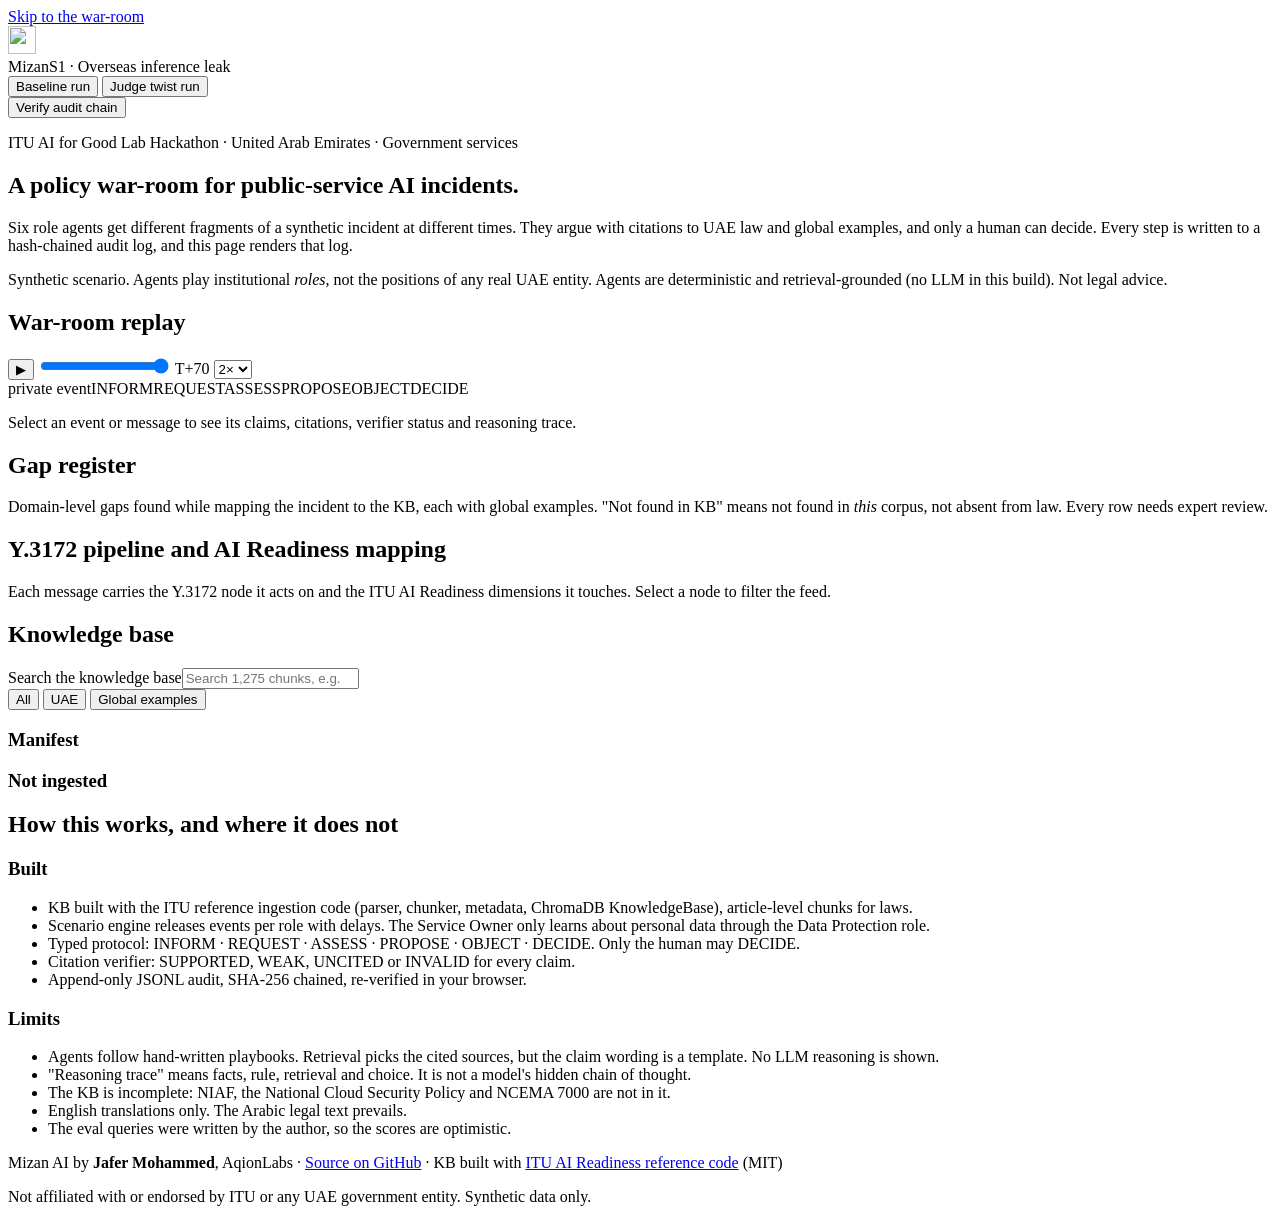
==== web/index.html @ 55af0cc1 "Mizan AI: multi-agent policy war-room for UAE AI governance (ITU AI for Good Hackathon UAE)" ====
<!doctype html>
<html lang="en">
<head>
<meta charset="utf-8">
<meta name="viewport" content="width=device-width, initial-scale=1">
<title>Mizan · policy war-room for public-service AI incidents</title>
<meta name="description" content="Mizan AI: a multi-agent incident simulator for UAE digital government services. Synthetic scenario, cited UAE and global policy sources, hash-chained audit. ITU AI for Good Lab Hackathon UAE entry by AqionLabs.">
<link rel="icon" href="/assets/mark.svg" type="image/svg+xml">
<link rel="preload" href="/assets/fonts/Inter-var-latin.woff2" as="font" type="font/woff2" crossorigin>
<link rel="stylesheet" href="/assets/app.css">
</head>
<body>
<a class="skip" href="#warroom">Skip to the war-room</a>
<header class="top">
  <div class="brand">
    <img src="/assets/mark.svg" width="28" height="28" alt="">
    <div><span class="word">Mizan</span><span class="mono dim tag">S1 · Overseas inference leak</span></div>
  </div>
  <div class="seg" role="radiogroup" aria-label="Recorded run">
    <button role="radio" aria-checked="true" data-run="S1-baseline">Baseline run</button>
    <button role="radio" aria-checked="false" data-run="S1-twist">Judge twist run</button>
  </div>
  <div class="verify">
    <button id="verifyBtn" class="btn">Verify audit chain</button>
    <span id="verifyOut" class="mono small" aria-live="polite"></span>
  </div>
</header>

<main>
<section class="intro">
  <p class="eyebrow mono">ITU AI for Good Lab Hackathon · United Arab Emirates · Government services</p>
  <div><h1>A policy war-room for public-service AI incidents.</h1>
  <p class="lede">Six role agents get different fragments of a synthetic incident at different times. They argue with citations to UAE law and global examples, and only a human can decide. Every step is written to a hash-chained audit log, and this page renders that log.</p></div>
  <div class="side"><ul class="facts mono" id="facts"></ul>
  <p class="notice small">Synthetic scenario. Agents play institutional <em>roles</em>, not the positions of any real UAE entity. Agents are deterministic and retrieval-grounded (no LLM in this build). Not legal advice.</p></div>
</section>

<section id="warroom" class="warroom" aria-label="Incident replay">
  <div class="wr-head">
    <h2>War-room replay</h2>
    <div class="player">
      <button id="playBtn" class="btn icon" aria-label="Play replay">▶</button>
      <input id="scrub" type="range" min="0" max="70" step="0.5" value="70" aria-label="Simulation time">
      <span id="clock" class="mono">T+70</span>
      <select id="speed" aria-label="Replay speed"><option value="1">1×</option><option value="2" selected>2×</option><option value="4">4×</option></select>
    </div>
  </div>
  <div class="legend mono small" aria-hidden="true">
    <span><i class="g ev"></i>private event</span><span><i class="g INFORM"></i>INFORM</span><span><i class="g REQUEST"></i>REQUEST</span><span><i class="g ASSESS"></i>ASSESS</span><span><i class="g PROPOSE"></i>PROPOSE</span><span><i class="g OBJECT"></i>OBJECT</span><span><i class="g DECIDE"></i>DECIDE</span>
  </div>
  <div class="wr-body">
    <div class="lanes-wrap">
      <div id="lanes" class="lanes" role="list" aria-label="Timeline by role"></div>
      <ol id="feed" class="feed" aria-label="Chronological feed"></ol>
    </div>
    <aside id="dossier" class="dossier" aria-live="polite" tabindex="-1">
      <p class="dim">Select an event or message to see its claims, citations, verifier status and reasoning trace.</p>
    </aside>
  </div>
</section>

<section class="gaps" aria-labelledby="gapsH">
  <div class="sec-head"><h2 id="gapsH">Gap register</h2><p class="dim">Domain-level gaps found while mapping the incident to the KB, each with global examples. "Not found in KB" means not found in <em>this</em> corpus, not absent from law. Every row needs expert review.</p></div>
  <div id="gapList" class="gap-list"></div>
</section>

<section class="align" aria-labelledby="alignH">
  <div class="sec-head"><h2 id="alignH">Y.3172 pipeline and AI Readiness mapping</h2><p class="dim">Each message carries the Y.3172 node it acts on and the ITU AI Readiness dimensions it touches. Select a node to filter the feed.</p></div>
  <div id="pipeline" class="pipeline"></div>
  <div id="dims" class="dims"></div>
</section>

<section class="kb" aria-labelledby="kbH">
  <div class="sec-head"><h2 id="kbH">Knowledge base</h2><p class="dim" id="kbMeta"></p></div>
  <div class="kb-tools">
    <label class="search"><span class="sr">Search the knowledge base</span><input id="kbQ" type="search" placeholder="Search 1,275 chunks, e.g. cross-border transfer, serious incident, human oversight" autocomplete="off"></label>
    <div class="chips" role="radiogroup" aria-label="Scope">
      <button class="chip" role="radio" aria-checked="true" data-scope="">All</button>
      <button class="chip" role="radio" aria-checked="false" data-scope="UAE">UAE</button>
      <button class="chip" role="radio" aria-checked="false" data-scope="global">Global examples</button>
    </div>
  </div>
  <div class="kb-grid">
    <ol id="kbResults" class="kb-results" aria-live="polite"></ol>
    <div class="manifest">
      <h3 class="mono small">Manifest</h3>
      <div id="manifest"></div>
      <h3 class="mono small">Not ingested</h3>
      <ul id="notIngested" class="small"></ul>
    </div>
  </div>
  <div id="evalBox" class="eval"></div>
</section>

<section class="method" aria-labelledby="methodH">
  <h2 id="methodH">How this works, and where it does not</h2>
  <div class="cols">
    <div><h3>Built</h3><ul>
      <li>KB built with the ITU reference ingestion code (parser, chunker, metadata, ChromaDB <span class="mono">KnowledgeBase</span>), article-level chunks for laws.</li>
      <li>Scenario engine releases events per role with delays. The Service Owner only learns about personal data through the Data Protection role.</li>
      <li>Typed protocol: INFORM · REQUEST · ASSESS · PROPOSE · OBJECT · DECIDE. Only the human may DECIDE.</li>
      <li>Citation verifier: SUPPORTED, WEAK, UNCITED or INVALID for every claim.</li>
      <li>Append-only JSONL audit, SHA-256 chained, re-verified in your browser.</li>
    </ul></div>
    <div><h3>Limits</h3><ul>
      <li>Agents follow hand-written playbooks. Retrieval picks the cited sources, but the claim wording is a template. No LLM reasoning is shown.</li>
      <li>"Reasoning trace" means facts, rule, retrieval and choice. It is not a model's hidden chain of thought.</li>
      <li>The KB is incomplete: NIAF, the National Cloud Security Policy and NCEMA 7000 are not in it.</li>
      <li>English translations only. The Arabic legal text prevails.</li>
      <li>The eval queries were written by the author, so the scores are optimistic.</li>
    </ul></div>
  </div>
</section>
</main>

<footer class="foot">
  <p>Mizan AI by <strong>Jafer Mohammed</strong>, AqionLabs · <a href="https://github.com/Jaferdecodesai/mizan-ai-itu-uae">Source on GitHub</a> · KB built with <a href="https://github.com/CrashingGuru/ITUAIReadiness">ITU AI Readiness reference code</a> (MIT)</p>
  <p class="dim small">Not affiliated with or endorsed by ITU or any UAE government entity. Synthetic data only.</p>
</footer>

<div id="drawer" class="drawer" role="dialog" aria-modal="true" aria-labelledby="drTitle" hidden>
  <div class="drawer-card">
    <button class="btn icon close" id="drClose" aria-label="Close source">✕</button>
    <p class="mono small dim" id="drId"></p>
    <h3 id="drTitle"></h3>
    <p class="small" id="drMeta"></p>
    <div id="drText" class="src-text"></div>
    <a id="drLink" class="btn" target="_blank" rel="noopener">Open official source ↗</a>
  </div>
</div>
<script type="module" src="/assets/app.js"></script>
</body>
</html>
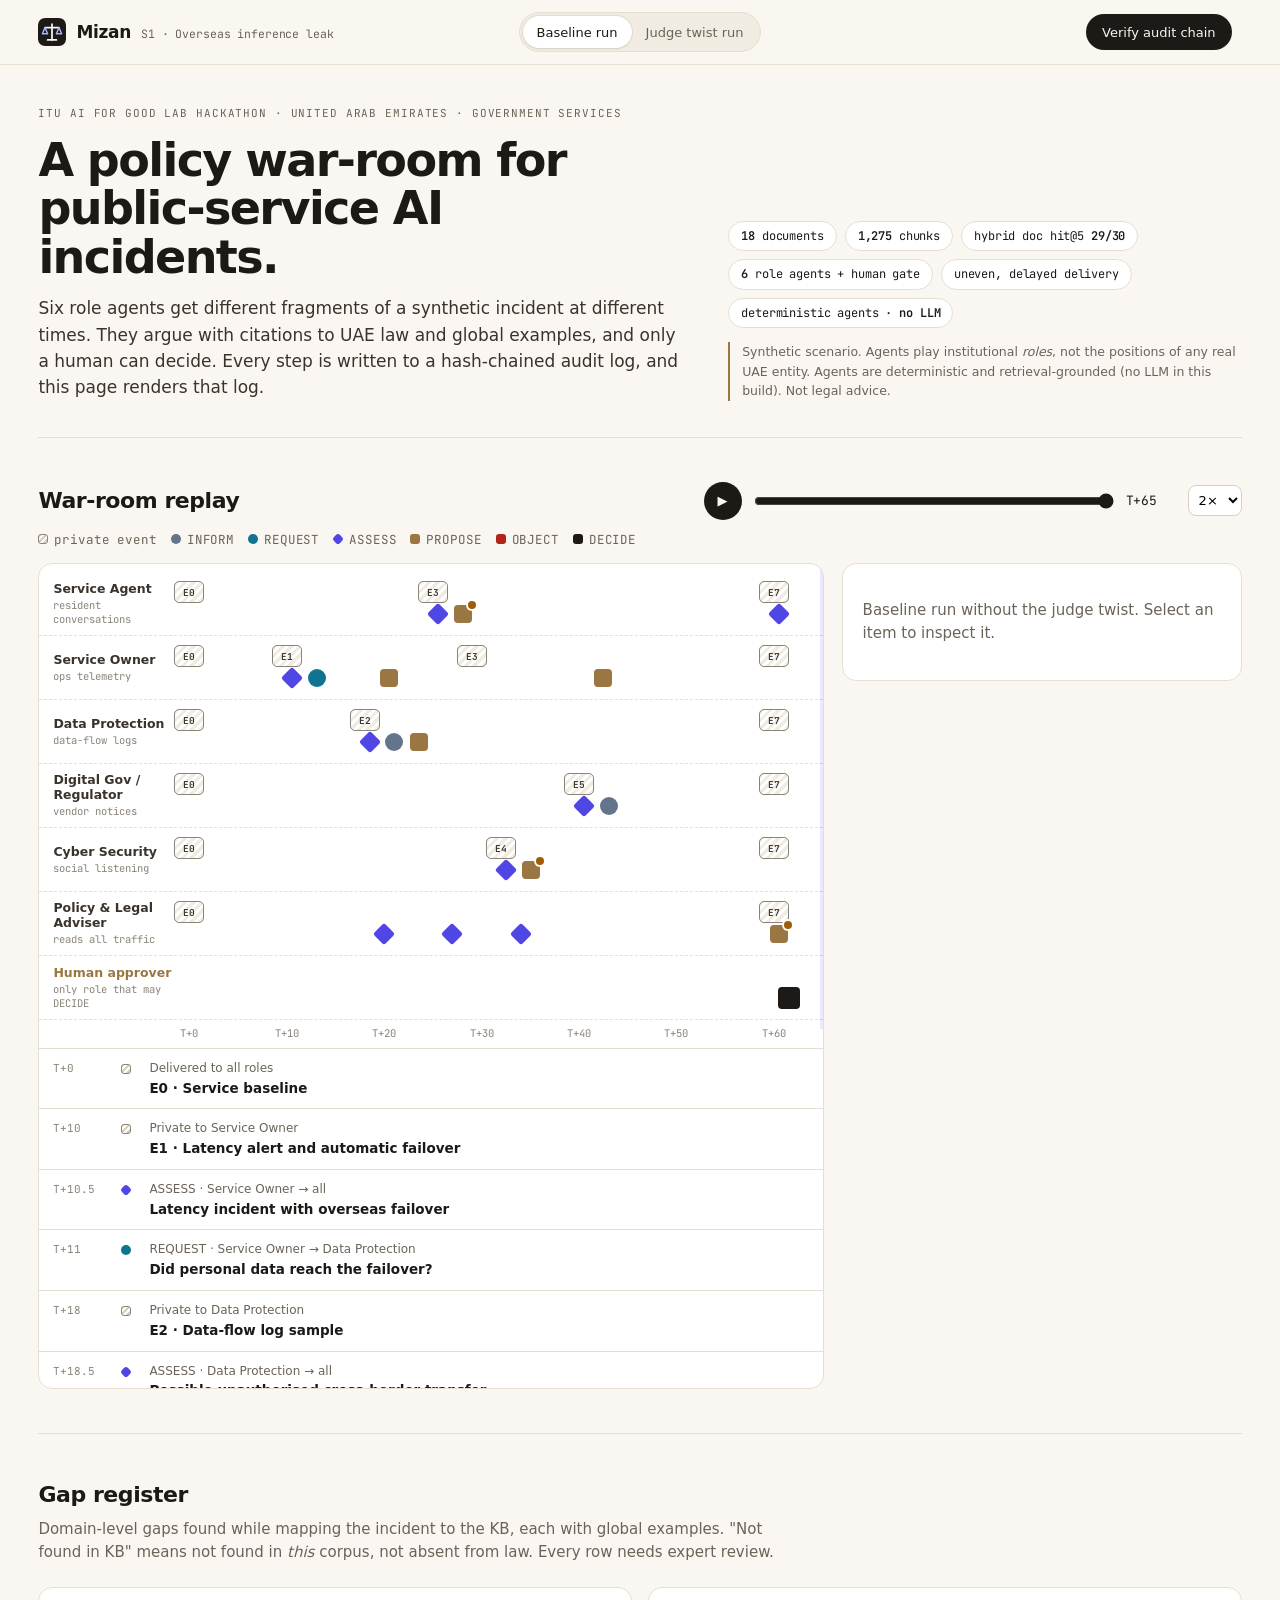
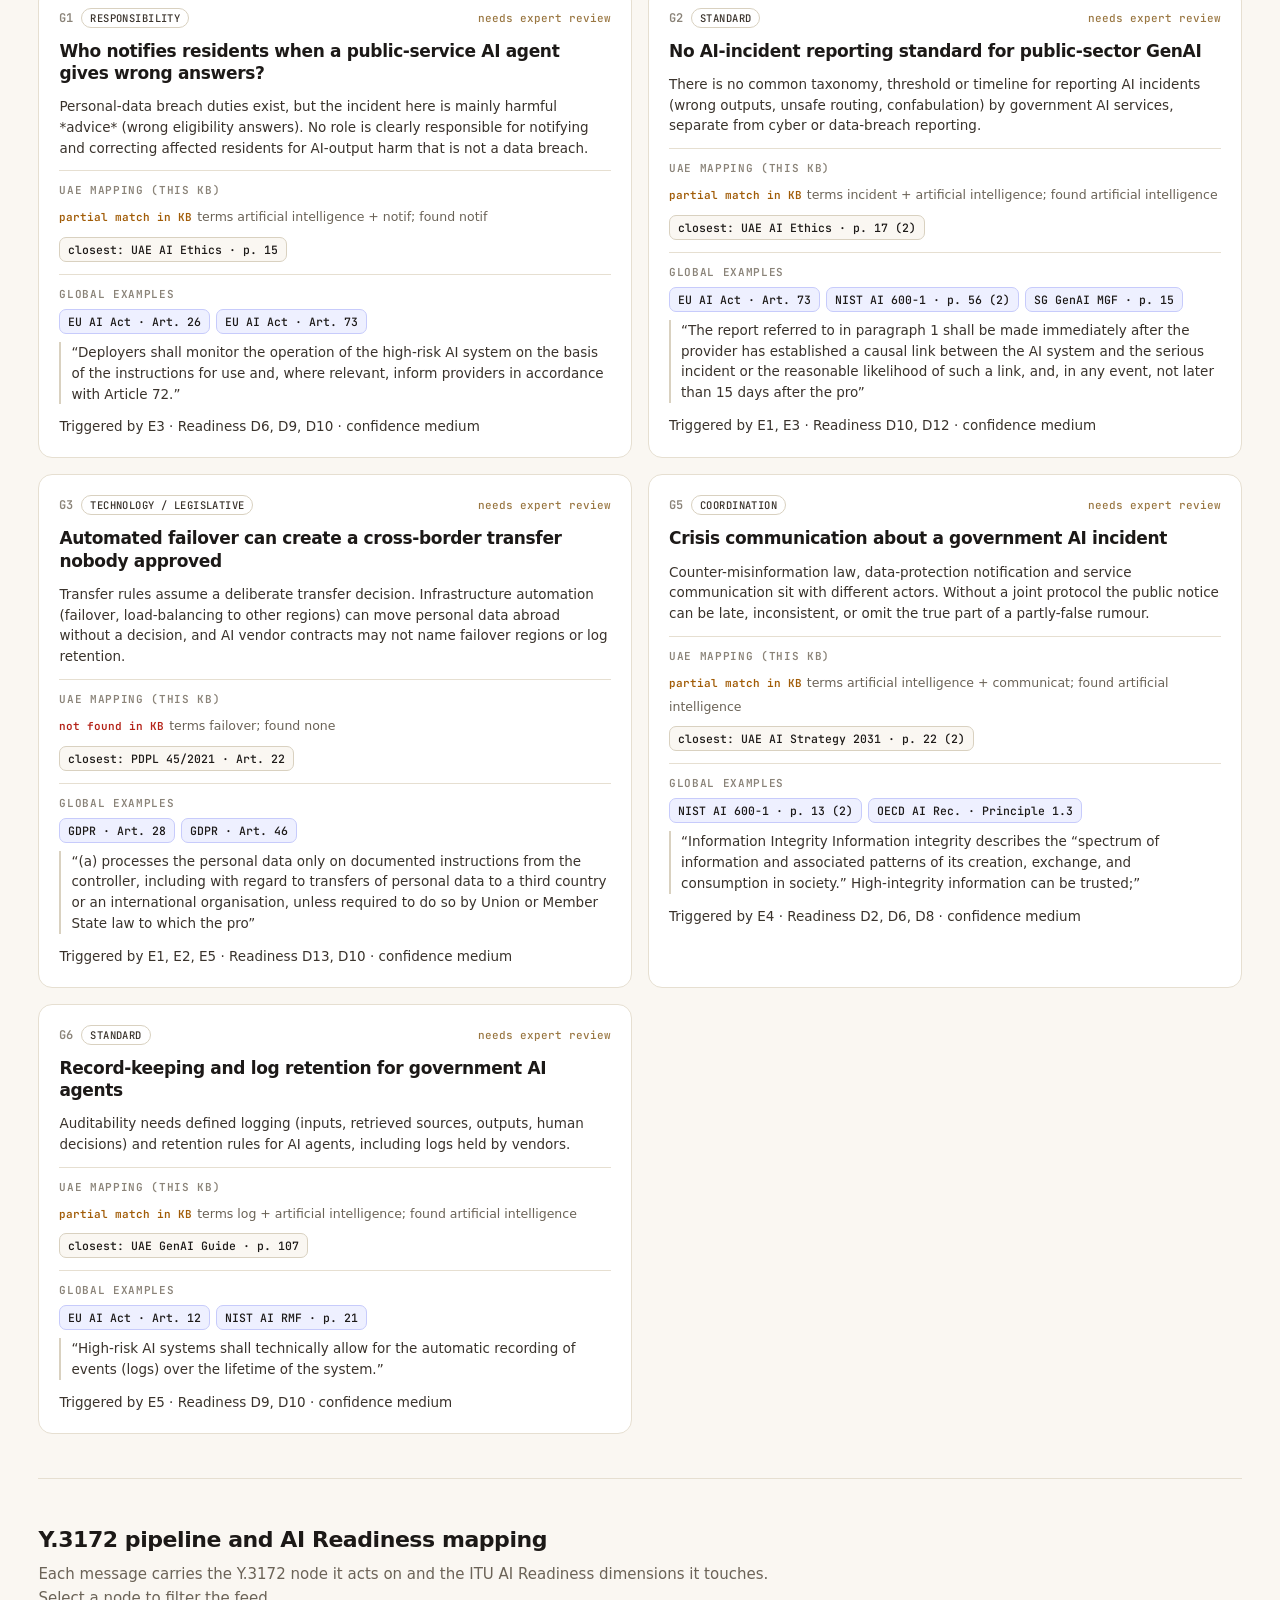
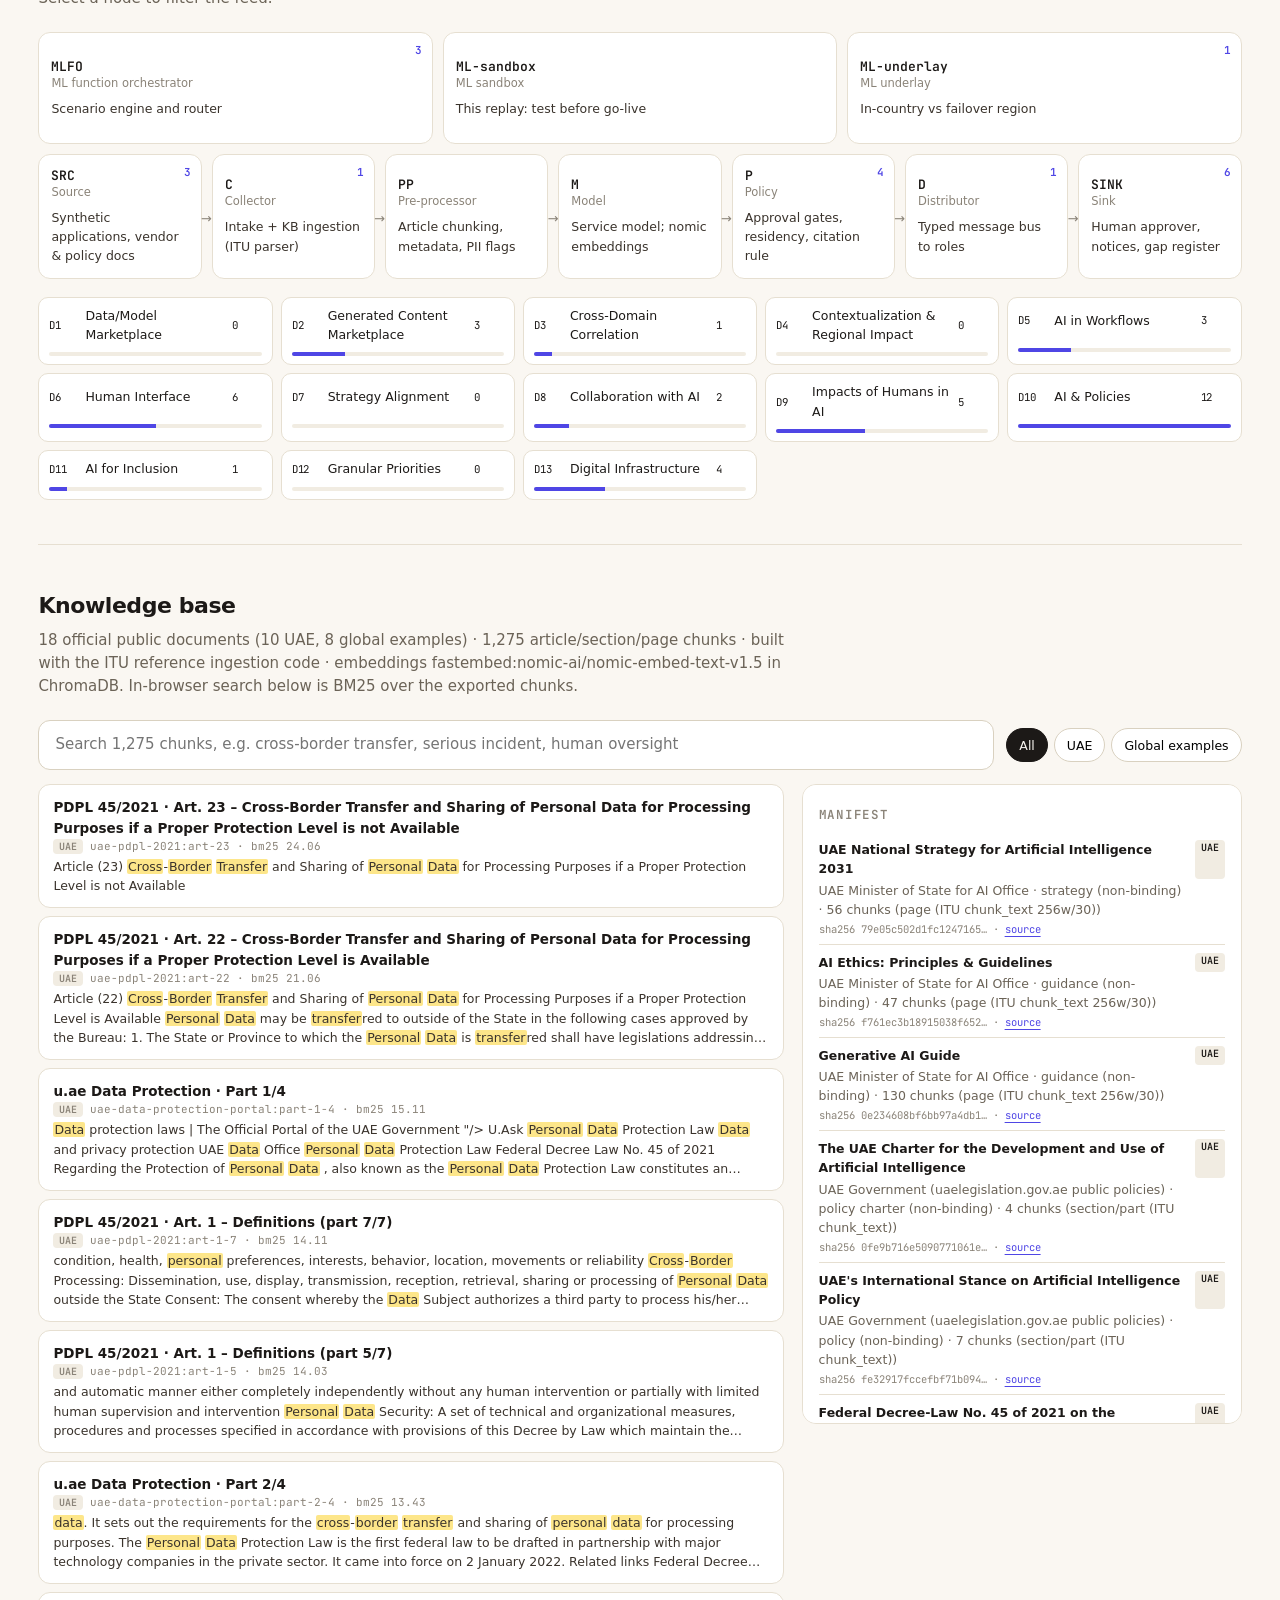
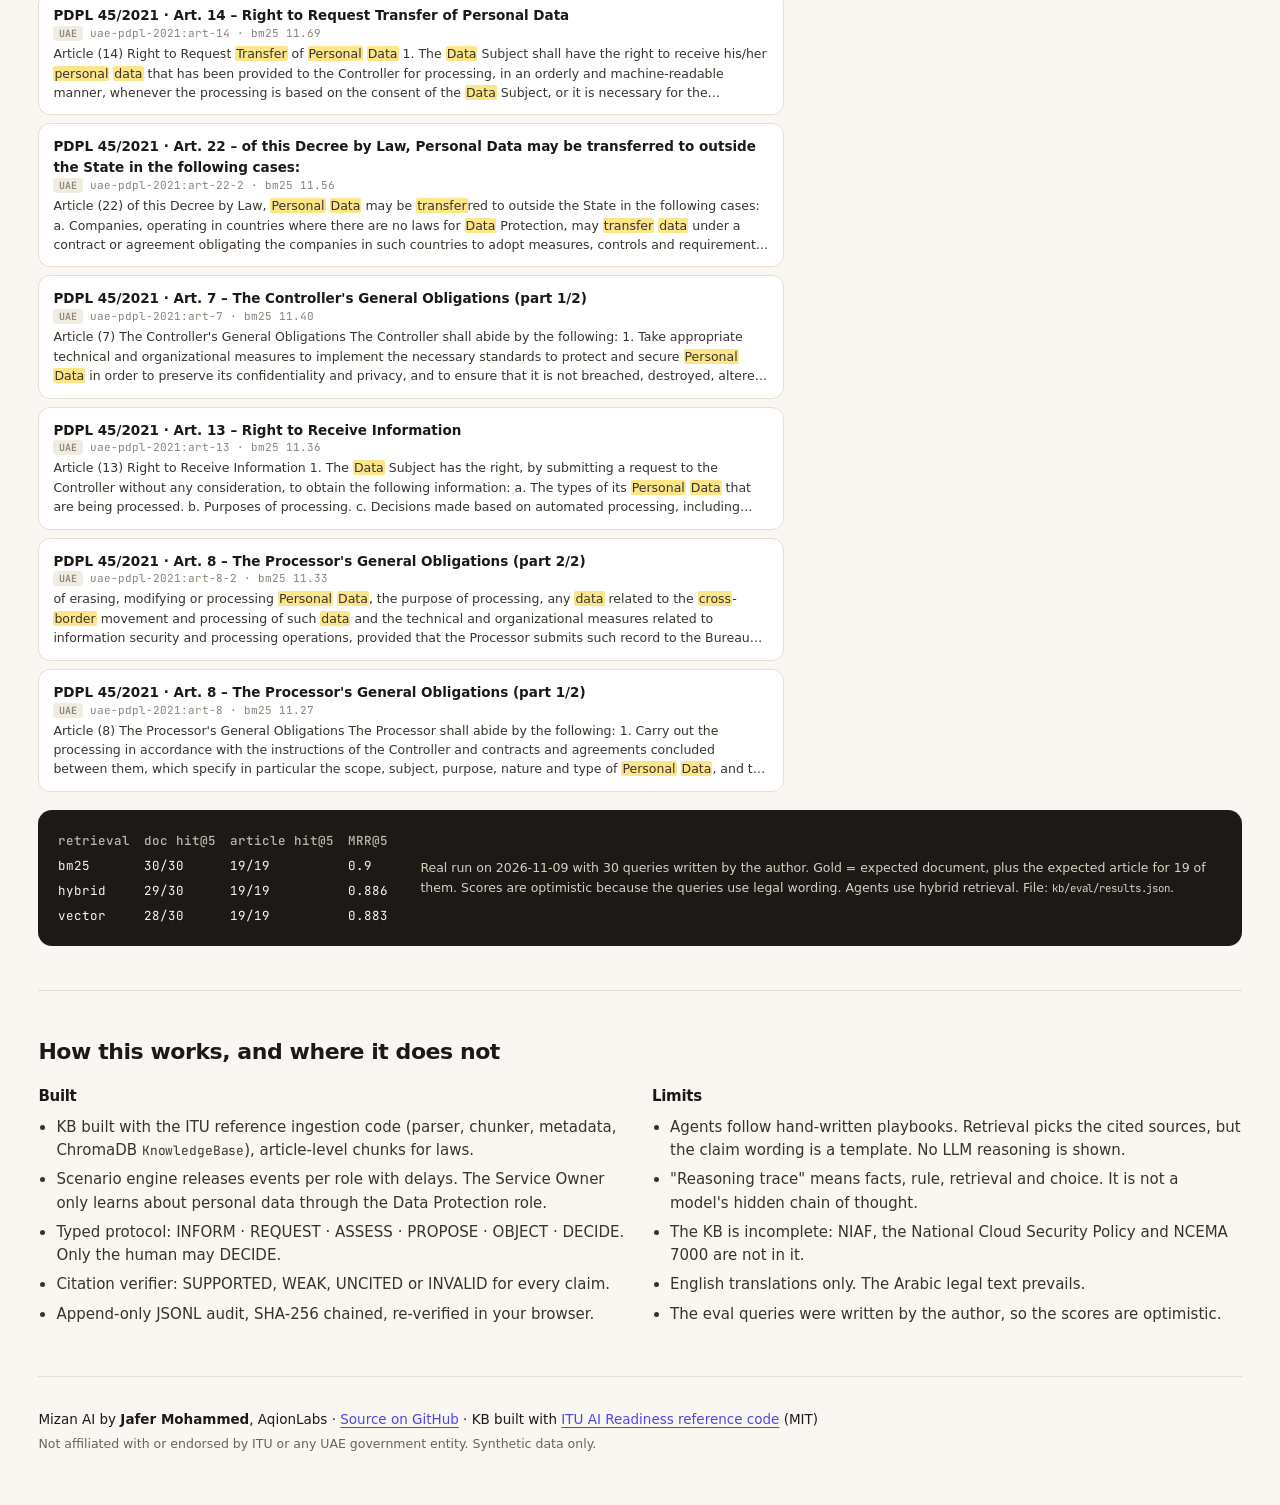
==== commit afb98d3a: "web: relative asset paths (serve from root or sub-path); add fetch_sources script" ====
--- a/web/index.html
+++ b/web/index.html
@@ -5,15 +5,15 @@
 <meta name="viewport" content="width=device-width, initial-scale=1">
 <title>Mizan · policy war-room for public-service AI incidents</title>
 <meta name="description" content="Mizan AI: a multi-agent incident simulator for UAE digital government services. Synthetic scenario, cited UAE and global policy sources, hash-chained audit. ITU AI for Good Lab Hackathon UAE entry by AqionLabs.">
-<link rel="icon" href="/assets/mark.svg" type="image/svg+xml">
-<link rel="preload" href="/assets/fonts/Inter-var-latin.woff2" as="font" type="font/woff2" crossorigin>
-<link rel="stylesheet" href="/assets/app.css">
+<link rel="icon" href="assets/mark.svg" type="image/svg+xml">
+<link rel="preload" href="assets/fonts/Inter-var-latin.woff2" as="font" type="font/woff2" crossorigin>
+<link rel="stylesheet" href="assets/app.css">
 </head>
 <body>
 <a class="skip" href="#warroom">Skip to the war-room</a>
 <header class="top">
   <div class="brand">
-    <img src="/assets/mark.svg" width="28" height="28" alt="">
+    <img src="assets/mark.svg" width="28" height="28" alt="">
     <div><span class="word">Mizan</span><span class="mono dim tag">S1 · Overseas inference leak</span></div>
   </div>
   <div class="seg" role="radiogroup" aria-label="Recorded run">
@@ -128,6 +128,6 @@
     <a id="drLink" class="btn" target="_blank" rel="noopener">Open official source ↗</a>
   </div>
 </div>
-<script type="module" src="/assets/app.js"></script>
+<script type="module" src="assets/app.js"></script>
 </body>
 </html>
--- a/web/assets/app.css
+++ b/web/assets/app.css
@@ -0,0 +1,207 @@
+@font-face{font-family:"Inter";src:url(fonts/Inter-var-latin.woff2) format("woff2");font-weight:100 900;font-display:swap}
+@font-face{font-family:"JetBrains Mono";src:url(fonts/JetBrainsMono-var-latin.woff2) format("woff2");font-weight:400 600;font-display:swap}
+:root{
+  --bone:#faf7f2;--paper:#fff;--parch:#f1ece2;--line:#e6dfd1;--line2:#d9d1c0;
+  --ink:#1c1917;--graphite:#3a332c;--taupe:#6b6357;--ash:#8a8378;
+  --accent:#4f46e5;--accent-soft:#eef0ff;--brass:#9a7742;
+  --ok:#0f766e;--ok-bg:#e7f4f1;--weak:#a15c07;--weak-bg:#fbf0dc;--bad:#b42318;--bad-bg:#fdecea;
+  --t-INFORM:#64748b;--t-REQUEST:#0e7490;--t-ASSESS:#4f46e5;--t-PROPOSE:#9a7742;--t-OBJECT:#b42318;--t-DECIDE:#1c1917;
+  --sans:"Inter",ui-sans-serif,system-ui,-apple-system,"Segoe UI",sans-serif;
+  --mono:"JetBrains Mono",ui-monospace,SFMono-Regular,Menlo,monospace;
+  --r:14px;--lane-h:64px;
+}
+*{box-sizing:border-box}
+html{scroll-behavior:smooth}
+@media (prefers-reduced-motion:reduce){html{scroll-behavior:auto}*{transition:none!important;animation:none!important}}
+body{margin:0;background:var(--bone);color:var(--ink);font:15px/1.55 var(--sans);-webkit-font-smoothing:antialiased;font-feature-settings:"cv11","ss01"}
+a{color:var(--accent);text-underline-offset:3px}
+h1,h2,h3{font-weight:600;letter-spacing:-.02em;margin:0}
+h1{font-size:clamp(30px,3.6vw,48px);line-height:1.05;max-width:17ch;letter-spacing:-.035em;margin-bottom:14px}
+h2{font-size:22px}
+h3{font-size:15px}
+.mono{font-family:var(--mono);font-size:.86em;letter-spacing:-.01em}
+.small{font-size:12.5px}
+.dim{color:var(--taupe)}
+.sr{position:absolute;width:1px;height:1px;overflow:hidden;clip:rect(0 0 0 0)}
+.skip{position:absolute;left:-999px}.skip:focus{left:12px;top:12px;z-index:99;background:var(--ink);color:#fff;padding:8px 12px;border-radius:8px}
+:focus-visible{outline:2px solid var(--accent);outline-offset:2px;border-radius:6px}
+.btn{font:500 13px var(--sans);background:var(--ink);color:var(--bone);border:0;border-radius:999px;padding:9px 16px;cursor:pointer;text-decoration:none;display:inline-flex;gap:6px;align-items:center;min-height:36px}
+.btn:hover{background:var(--graphite)}
+.btn.icon{width:38px;height:38px;padding:0;justify-content:center}
+/* top bar */
+.top{position:sticky;top:0;z-index:20;display:grid;grid-template-columns:1fr auto 1fr;align-items:center;gap:16px;padding:12px clamp(16px,3vw,40px);background:rgba(250,247,242,.86);backdrop-filter:saturate(1.4) blur(12px);border-bottom:1px solid var(--line)}
+.brand{display:flex;gap:10px;align-items:center}
+.brand .word{font-weight:650;font-size:17px;letter-spacing:-.02em;margin-right:10px}
+.brand .tag{font-size:11.5px}
+.seg{display:inline-flex;background:var(--parch);border:1px solid var(--line);border-radius:999px;padding:3px}
+.seg button{font:500 13px var(--sans);border:0;background:transparent;color:var(--taupe);padding:7px 14px;border-radius:999px;cursor:pointer;min-height:32px}
+.seg button[aria-checked=true]{background:var(--paper);color:var(--ink);box-shadow:0 1px 2px rgba(28,25,23,.08),0 0 0 1px var(--line)}
+.seg button[data-run="S1-twist"][aria-checked=true]{color:var(--bad)}
+.verify{justify-self:end;display:flex;gap:10px;align-items:center}
+#verifyOut.ok{color:var(--ok)}#verifyOut.bad{color:var(--bad)}
+main{padding:0 clamp(16px,3vw,40px)}
+section{max-width:1360px;margin:0 auto;padding:44px 0;border-bottom:1px solid var(--line)}
+.intro{padding-top:40px;padding-bottom:36px;display:grid;grid-template-columns:minmax(0,1.25fr) minmax(0,1fr);gap:14px 48px;align-items:end}
+.intro .eyebrow{grid-column:1/-1}.intro .side{display:grid;gap:14px}
+.eyebrow{text-transform:uppercase;letter-spacing:.08em;font-size:11px;color:var(--taupe);margin:0}
+.lede{font-size:17px;max-width:62ch;color:var(--graphite);margin:0}
+.facts{display:flex;flex-wrap:wrap;gap:8px;list-style:none;padding:0;margin:4px 0 0}
+.facts li{border:1px solid var(--line);background:var(--paper);border-radius:999px;padding:5px 12px;font-size:12px}
+.facts b{font-weight:600;color:var(--ink)}
+.notice{margin:0;color:var(--taupe);max-width:80ch;border-left:2px solid var(--brass);padding-left:12px}
+.sec-head{display:grid;gap:6px;margin-bottom:22px;max-width:80ch}
+.sec-head p{margin:0}
+/* war-room */
+.wr-head{display:flex;justify-content:space-between;align-items:center;gap:16px;flex-wrap:wrap;margin-bottom:10px}
+.player{display:flex;align-items:center;gap:10px}
+.player input[type=range]{width:min(360px,40vw);accent-color:var(--ink)}
+.player select{font:inherit;font-size:13px;border:1px solid var(--line2);background:var(--paper);border-radius:8px;padding:6px}
+#clock{min-width:52px;display:inline-block}
+.legend{display:flex;gap:14px;flex-wrap:wrap;color:var(--taupe);margin:0 0 14px}
+.legend span{display:inline-flex;gap:6px;align-items:center}
+.g{display:inline-block;width:10px;height:10px;border-radius:3px;background:currentColor}
+.g.ev{background:repeating-linear-gradient(135deg,var(--line2) 0 2px,transparent 2px 4px);border:1px solid var(--ash)}
+.g.INFORM{color:var(--t-INFORM);border-radius:50%}.g.REQUEST{color:var(--t-REQUEST);border-radius:50%}.g.ASSESS{color:var(--t-ASSESS);transform:rotate(45deg) scale(.85)}
+.g.PROPOSE{color:var(--t-PROPOSE)}.g.OBJECT{color:var(--t-OBJECT)}.g.DECIDE{color:var(--t-DECIDE)}
+.wr-body{display:grid;grid-template-columns:minmax(0,1fr) 400px;gap:18px;align-items:start}
+.lanes-wrap{background:var(--paper);border:1px solid var(--line);border-radius:var(--r);overflow:hidden}
+.lanes{position:relative;padding:8px 0 28px}
+.lane{display:grid;grid-template-columns:150px 1fr;align-items:center;height:var(--lane-h);border-bottom:1px dashed var(--line)}
+.lane:last-of-type{border-bottom:0}
+.lane-name{padding:0 14px;font-size:12.5px;font-weight:550;color:var(--graphite);line-height:1.2}
+.lane-name small{display:block;font:400 10.5px var(--mono);color:var(--ash);margin-top:2px}
+.lane.human .lane-name{color:var(--brass)}
+.track{position:relative;height:100%}
+.axis{position:absolute;left:150px;right:0;bottom:4px;height:18px}
+.axis span{position:absolute;transform:translateX(-50%);font:10.5px var(--mono);color:var(--ash)}
+.gridline{position:absolute;top:0;bottom:0;width:1px;background:var(--line);opacity:.6}
+.playhead{position:absolute;top:0;bottom:22px;width:2px;background:var(--accent);box-shadow:0 0 0 3px rgba(79,70,229,.12);pointer-events:none;transition:left .12s linear}
+.item{position:absolute;top:50%;transform:translate(-50%,-50%);border:0;cursor:pointer;padding:0;display:grid;place-items:center;font:600 9.5px var(--mono);color:#fff;transition:opacity .25s,transform .2s}
+.item:hover{transform:translate(-50%,-50%) scale(1.15)}
+.item.future{opacity:0;pointer-events:none}
+.item.up{top:calc(50% - 11px)}.item.down{top:calc(50% + 11px)}
+.item.sel{outline:2px solid var(--ink);outline-offset:3px}
+.item.dimmed{opacity:.18}
+.item.ev{width:30px;height:22px;border-radius:5px;color:var(--graphite);background:repeating-linear-gradient(135deg,var(--parch) 0 3px,var(--paper) 3px 6px);border:1px solid var(--ash)}
+.item.ev.twist{border-color:var(--bad);color:var(--bad);background:repeating-linear-gradient(135deg,var(--bad-bg) 0 3px,var(--paper) 3px 6px)}
+.item.msg{width:18px;height:18px;border-radius:4px}
+.item.INFORM,.item.REQUEST{border-radius:50%}
+.item.INFORM{background:var(--t-INFORM)}.item.REQUEST{background:var(--t-REQUEST)}.item.ASSESS{background:var(--t-ASSESS);border-radius:3px;transform:translate(-50%,-50%) rotate(45deg) scale(.88)}
+.item.PROPOSE{background:var(--t-PROPOSE)}.item.OBJECT{background:var(--t-OBJECT)}.item.DECIDE{background:var(--t-DECIDE);width:22px;height:22px}
+.item.flag::after{content:"";position:absolute;top:-4px;right:-4px;width:8px;height:8px;border-radius:50%;background:var(--weak);box-shadow:0 0 0 2px var(--paper)}
+.item.flag.uncited::after{background:var(--bad)}
+.links{position:absolute;inset:0;pointer-events:none;overflow:visible}
+.links path{fill:none;stroke:var(--ash);stroke-width:1;stroke-dasharray:2 3;opacity:.55}
+.links path.hl{stroke:var(--ink);stroke-dasharray:none;opacity:.9;stroke-width:1.4}
+.feed{list-style:none;margin:0;padding:0;border-top:1px solid var(--line);max-height:340px;overflow:auto}
+.feed li{display:grid;grid-template-columns:58px 18px 1fr;gap:10px;align-items:start;padding:10px 14px;border-bottom:1px solid var(--line);cursor:pointer}
+.feed li:hover,.feed li.sel{background:var(--bone)}
+.feed li.future{display:none}
+.feed .t{font:11px var(--mono);color:var(--ash);padding-top:2px}
+.feed .who{font-size:12px;color:var(--taupe)}
+.feed .subj{font-size:13.5px;font-weight:550}
+.feed .g{margin-top:5px}
+/* dossier */
+.dossier{position:sticky;top:76px;background:var(--paper);border:1px solid var(--line);border-radius:var(--r);padding:20px;max-height:calc(100vh - 96px);overflow:auto}
+.dossier:focus{outline:none}
+.badge{display:inline-flex;align-items:center;gap:6px;font:600 10.5px var(--mono);letter-spacing:.04em;padding:3px 8px;border-radius:999px;color:#fff;background:var(--ink)}
+.badge.INFORM{background:var(--t-INFORM)}.badge.REQUEST{background:var(--t-REQUEST)}.badge.ASSESS{background:var(--t-ASSESS)}.badge.PROPOSE{background:var(--t-PROPOSE)}.badge.OBJECT{background:var(--t-OBJECT)}.badge.DECIDE{background:var(--t-DECIDE)}
+.badge.ev{background:var(--parch);color:var(--graphite);border:1px solid var(--line2)}
+.route{font-size:12.5px;color:var(--taupe);margin:8px 0 4px}
+.dossier h3{font-size:18px;margin:4px 0 12px;line-height:1.25}
+.claim{border-top:1px solid var(--line);padding:12px 0}
+.claim p{margin:0 0 8px}
+.st{font:600 10px var(--mono);letter-spacing:.05em;padding:2px 7px;border-radius:5px;margin-right:6px;vertical-align:1px}
+.st.SUPPORTED{color:var(--ok);background:var(--ok-bg)}.st.WEAK{color:var(--weak);background:var(--weak-bg)}.st.INFO{color:var(--taupe);background:var(--parch)}.st.UNCITED,.st.INVALID{color:var(--bad);background:var(--bad-bg)}
+.cites{display:flex;flex-wrap:wrap;gap:6px}
+.cite{font:500 11.5px var(--mono);border:1px solid var(--line2);background:var(--bone);color:var(--ink);border-radius:7px;padding:4px 8px;cursor:pointer;text-align:left;max-width:100%}
+.cite:hover{border-color:var(--ink)}
+.cite.global{background:var(--accent-soft);border-color:#c7cbfb}
+.cite.event{background:var(--paper);border-style:dashed}
+.quote{font-size:12.5px;color:var(--graphite);border-left:2px solid var(--line2);padding-left:10px;margin:8px 0 0}
+details.trace{margin-top:14px;border:1px solid var(--line);border-radius:10px;padding:10px 12px;background:var(--bone)}
+details.trace summary{cursor:pointer;font:600 11.5px var(--mono);letter-spacing:.03em}
+.trace ol{margin:10px 0 0;padding-left:18px;font-size:12.5px}
+.trace li{margin-bottom:6px}
+.trace .cand{font:11px var(--mono);color:var(--taupe);display:block}
+.kv{display:grid;grid-template-columns:auto 1fr;gap:4px 12px;font-size:12.5px;margin:10px 0}
+.kv dt{color:var(--ash);font-family:var(--mono);font-size:11px;padding-top:2px}
+.kv dd{margin:0}
+/* gaps */
+.gap-list{display:grid;grid-template-columns:repeat(auto-fill,minmax(400px,1fr));gap:16px}
+.gap{background:var(--paper);border:1px solid var(--line);border-radius:var(--r);padding:20px;display:grid;gap:12px;align-content:start}
+.gap .gid{font:600 12px var(--mono);color:var(--ash)}
+.pill{font:500 10.5px var(--mono);border:1px solid var(--line2);border-radius:999px;padding:2px 8px;color:var(--graphite);text-transform:uppercase;letter-spacing:.04em}
+.gap h3{font-size:17px;line-height:1.3}
+.gap p{margin:0;font-size:13.5px;color:var(--graphite)}
+.map{display:grid;gap:8px;border-top:1px solid var(--line);padding-top:12px}
+.map h4{margin:0;font:600 11px var(--mono);color:var(--ash);text-transform:uppercase;letter-spacing:.06em}
+.ustat{font:600 11px var(--mono)}
+.ustat.found{color:var(--ok)}.ustat.partial{color:var(--weak)}.ustat.none{color:var(--bad)}
+.review{font:500 11px var(--mono);color:var(--brass)}
+/* pipeline */
+.pipeline{display:grid;grid-template-columns:repeat(7,minmax(0,1fr));gap:10px;position:relative;margin-bottom:12px}
+.pipeline .over{grid-column:1/-1;display:grid;grid-template-columns:repeat(3,1fr);gap:10px}
+.node{background:var(--paper);border:1px solid var(--line);border-radius:12px;padding:12px;cursor:pointer;text-align:left;font:inherit;color:inherit;position:relative;min-height:112px}
+.node:hover,.node[aria-pressed=true]{border-color:var(--ink)}
+.node[aria-pressed=true]{box-shadow:0 0 0 3px rgba(79,70,229,.15)}
+.node b{font:600 13px var(--mono);display:block}
+.node .nm{font-size:11.5px;color:var(--ash);display:block;margin-bottom:6px}
+.node .im{font-size:12.5px;color:var(--graphite);display:block}
+.node .ct{position:absolute;top:10px;right:10px;font:600 11px var(--mono);color:var(--accent)}
+.flow .node:not(:last-child)::after{content:"→";position:absolute;right:-11px;top:44%;color:var(--ash);font-size:13px}
+.dims{display:grid;grid-template-columns:repeat(auto-fill,minmax(210px,1fr));gap:8px;margin-top:18px}
+.dim-row{display:grid;grid-template-columns:28px 1fr 30px;gap:8px;align-items:center;font-size:12.5px;background:var(--paper);border:1px solid var(--line);border-radius:10px;padding:8px 10px}
+.dim-row .bar{grid-column:1/-1;height:4px;background:var(--parch);border-radius:4px;overflow:hidden}
+.dim-row .bar i{display:block;height:100%;background:var(--accent)}
+/* kb */
+.kb-tools{display:flex;gap:12px;align-items:center;flex-wrap:wrap;margin-bottom:14px}
+.search{flex:1;min-width:260px}
+.search input{width:100%;font:inherit;font-size:15px;padding:12px 16px;border-radius:12px;border:1px solid var(--line2);background:var(--paper)}
+.chips{display:flex;gap:6px}
+.chip{font:500 12.5px var(--sans);border:1px solid var(--line2);background:var(--paper);border-radius:999px;padding:7px 12px;cursor:pointer;min-height:34px}
+.chip[aria-checked=true]{background:var(--ink);color:var(--bone);border-color:var(--ink)}
+.kb-grid{display:grid;grid-template-columns:minmax(0,1fr) 440px;gap:18px;align-items:start}
+.kb-results{list-style:none;margin:0;padding:0;display:grid;gap:8px}
+.kb-results li button{all:unset;box-sizing:border-box;display:block;width:100%;cursor:pointer;background:var(--paper);border:1px solid var(--line);border-radius:12px;padding:12px 14px}
+.kb-results li button:hover,.kb-results li button:focus-visible{border-color:var(--ink)}
+.kb-results .h{font-weight:600;font-size:13.5px}
+.kb-results .s{font:11px var(--mono);color:var(--ash)}
+.kb-results .x{font-size:12.5px;color:var(--graphite);margin-top:4px;display:-webkit-box;-webkit-line-clamp:3;-webkit-box-orient:vertical;overflow:hidden}
+mark{background:#fde68a;color:inherit;border-radius:2px;padding:0 1px}
+.manifest{background:var(--paper);border:1px solid var(--line);border-radius:var(--r);padding:14px 16px;max-height:640px;overflow:auto}
+.manifest h3{margin:6px 0 8px;color:var(--ash);text-transform:uppercase;letter-spacing:.06em}
+.mrow{display:grid;grid-template-columns:1fr auto;gap:2px 10px;padding:8px 0;border-bottom:1px solid var(--line);font-size:12.5px}
+.mrow .mt{font-weight:550}
+.mrow .ms{grid-column:1/-1;font:10.5px var(--mono);color:var(--ash);word-break:break-all}
+.scope{font:600 10px var(--mono);padding:1px 6px;border-radius:4px;background:var(--parch)}
+.scope.global{background:var(--accent-soft);color:var(--accent)}
+.eval{margin-top:18px;background:var(--ink);color:var(--bone);border-radius:var(--r);padding:18px 20px;display:grid;grid-template-columns:auto 1fr;gap:18px;align-items:center}
+.eval table{border-collapse:collapse;font:12.5px var(--mono)}
+.eval td,.eval th{padding:4px 14px 4px 0;text-align:left}
+.eval th{color:#bdb6aa;font-weight:500}
+.eval p{margin:0;font-size:12.5px;color:#d9d1c0}
+/* method */
+.method .cols{display:grid;grid-template-columns:1fr 1fr;gap:24px;margin-top:16px}
+.method ul{padding-left:18px;margin:8px 0 0;color:var(--graphite)}
+.method li{margin-bottom:6px}
+.foot{max-width:1360px;margin:0 auto;padding:28px clamp(16px,3vw,40px) 48px;font-size:13.5px}
+.foot p{margin:4px 0}
+/* drawer */
+.drawer{position:fixed;inset:0;z-index:50;background:rgba(28,25,23,.38);display:flex;justify-content:flex-end}
+.drawer[hidden]{display:none}
+.drawer-card{width:min(620px,100%);height:100%;background:var(--paper);padding:28px;overflow:auto;position:relative;box-shadow:-20px 0 60px rgba(28,25,23,.18)}
+.drawer .close{position:absolute;top:16px;right:16px}
+.drawer h3{font-size:20px;margin:6px 48px 6px 0;line-height:1.25}
+.src-text{white-space:pre-wrap;font-size:13.5px;line-height:1.6;color:var(--graphite);background:var(--bone);border:1px solid var(--line);border-radius:10px;padding:14px;margin:14px 0}
+/* responsive */
+@media (max-width:1100px){.intro{grid-template-columns:1fr}.wr-body,.kb-grid{grid-template-columns:1fr}.dossier{position:static;max-height:none}.pipeline{grid-template-columns:repeat(4,1fr)}.flow .node::after{display:none}}
+@media (max-width:760px){
+  .top{grid-template-columns:1fr auto;row-gap:10px}.seg{grid-column:1/-1;order:3;justify-self:stretch}.seg button{flex:1}
+  .brand .tag{display:none}.verify #verifyOut{display:none}
+  .lanes{display:none}.feed{max-height:none;border-top:0}
+  .gap-list{grid-template-columns:1fr}.method .cols{grid-template-columns:1fr}.pipeline{grid-template-columns:repeat(2,1fr)}
+  .pipeline .over{grid-template-columns:1fr}
+  .eval{grid-template-columns:1fr}.player input[type=range]{width:46vw}
+  section{padding:32px 0}.intro{padding-top:32px}
+}
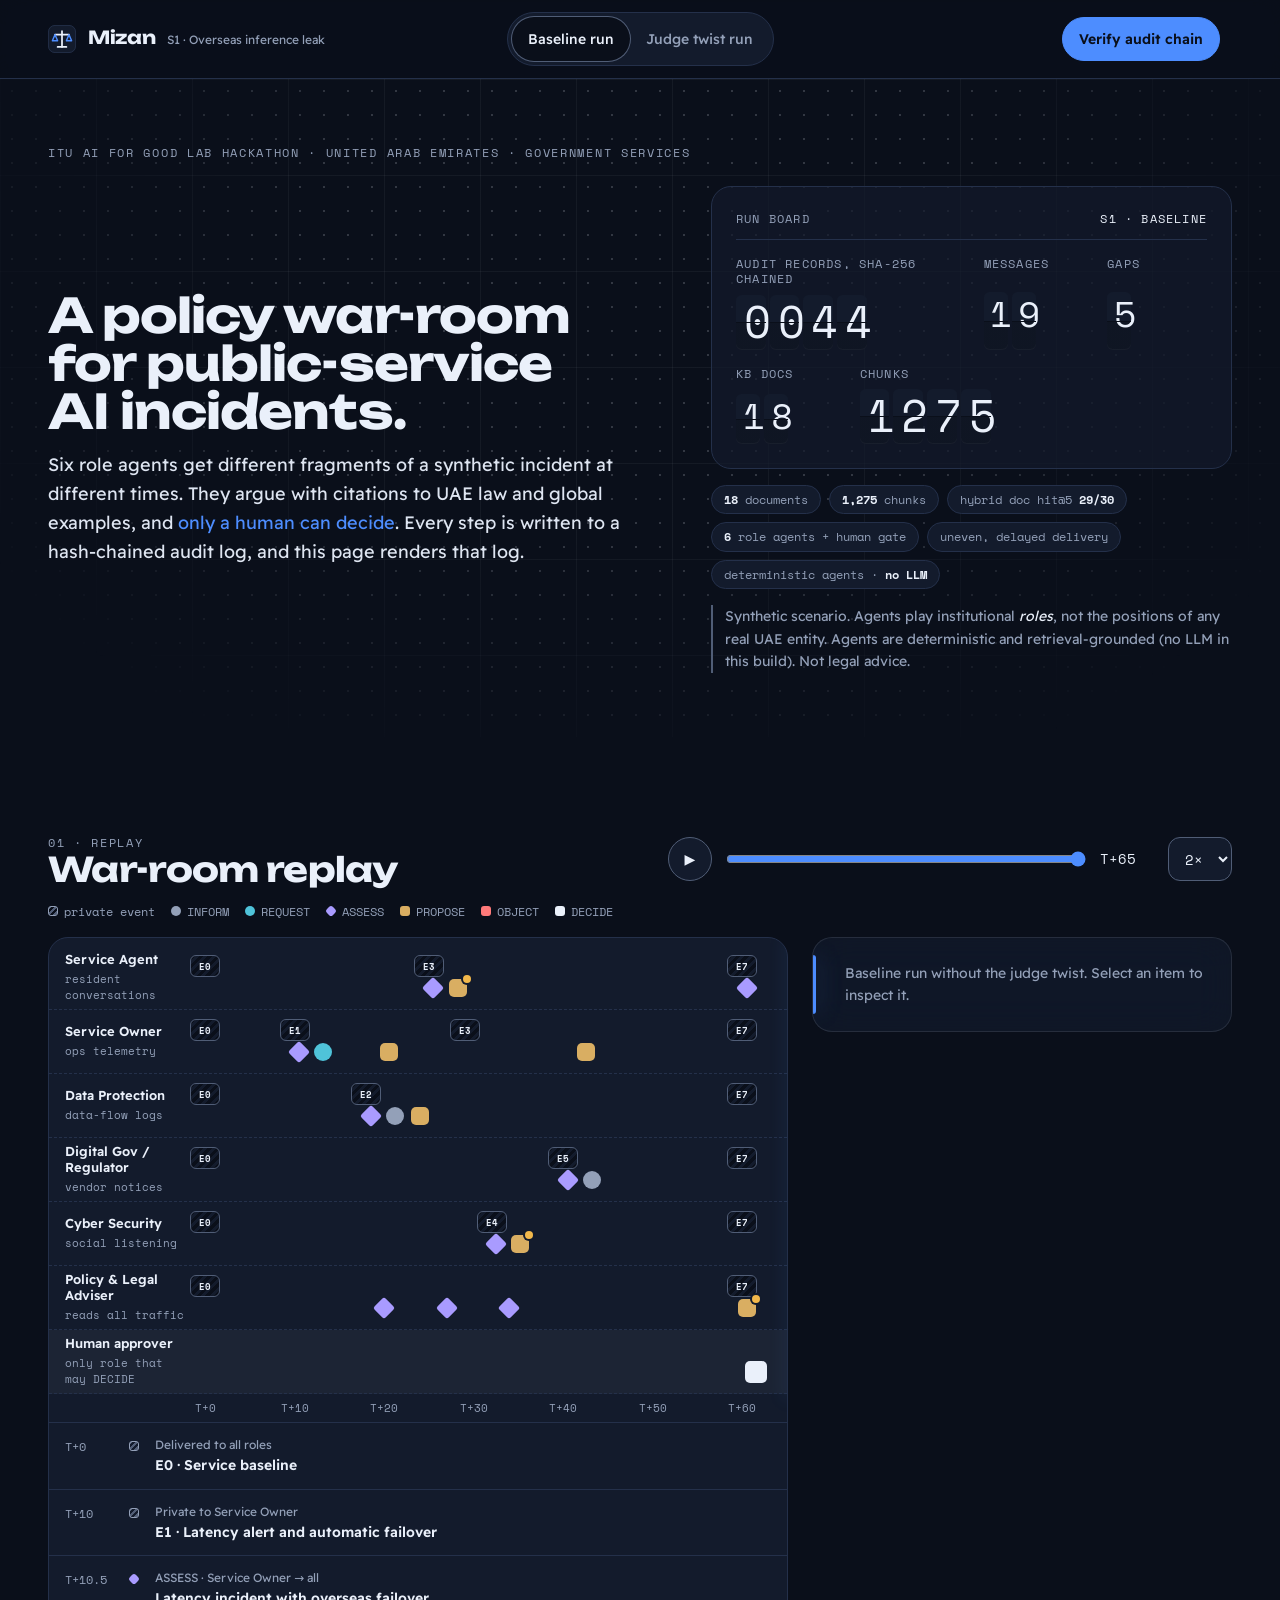
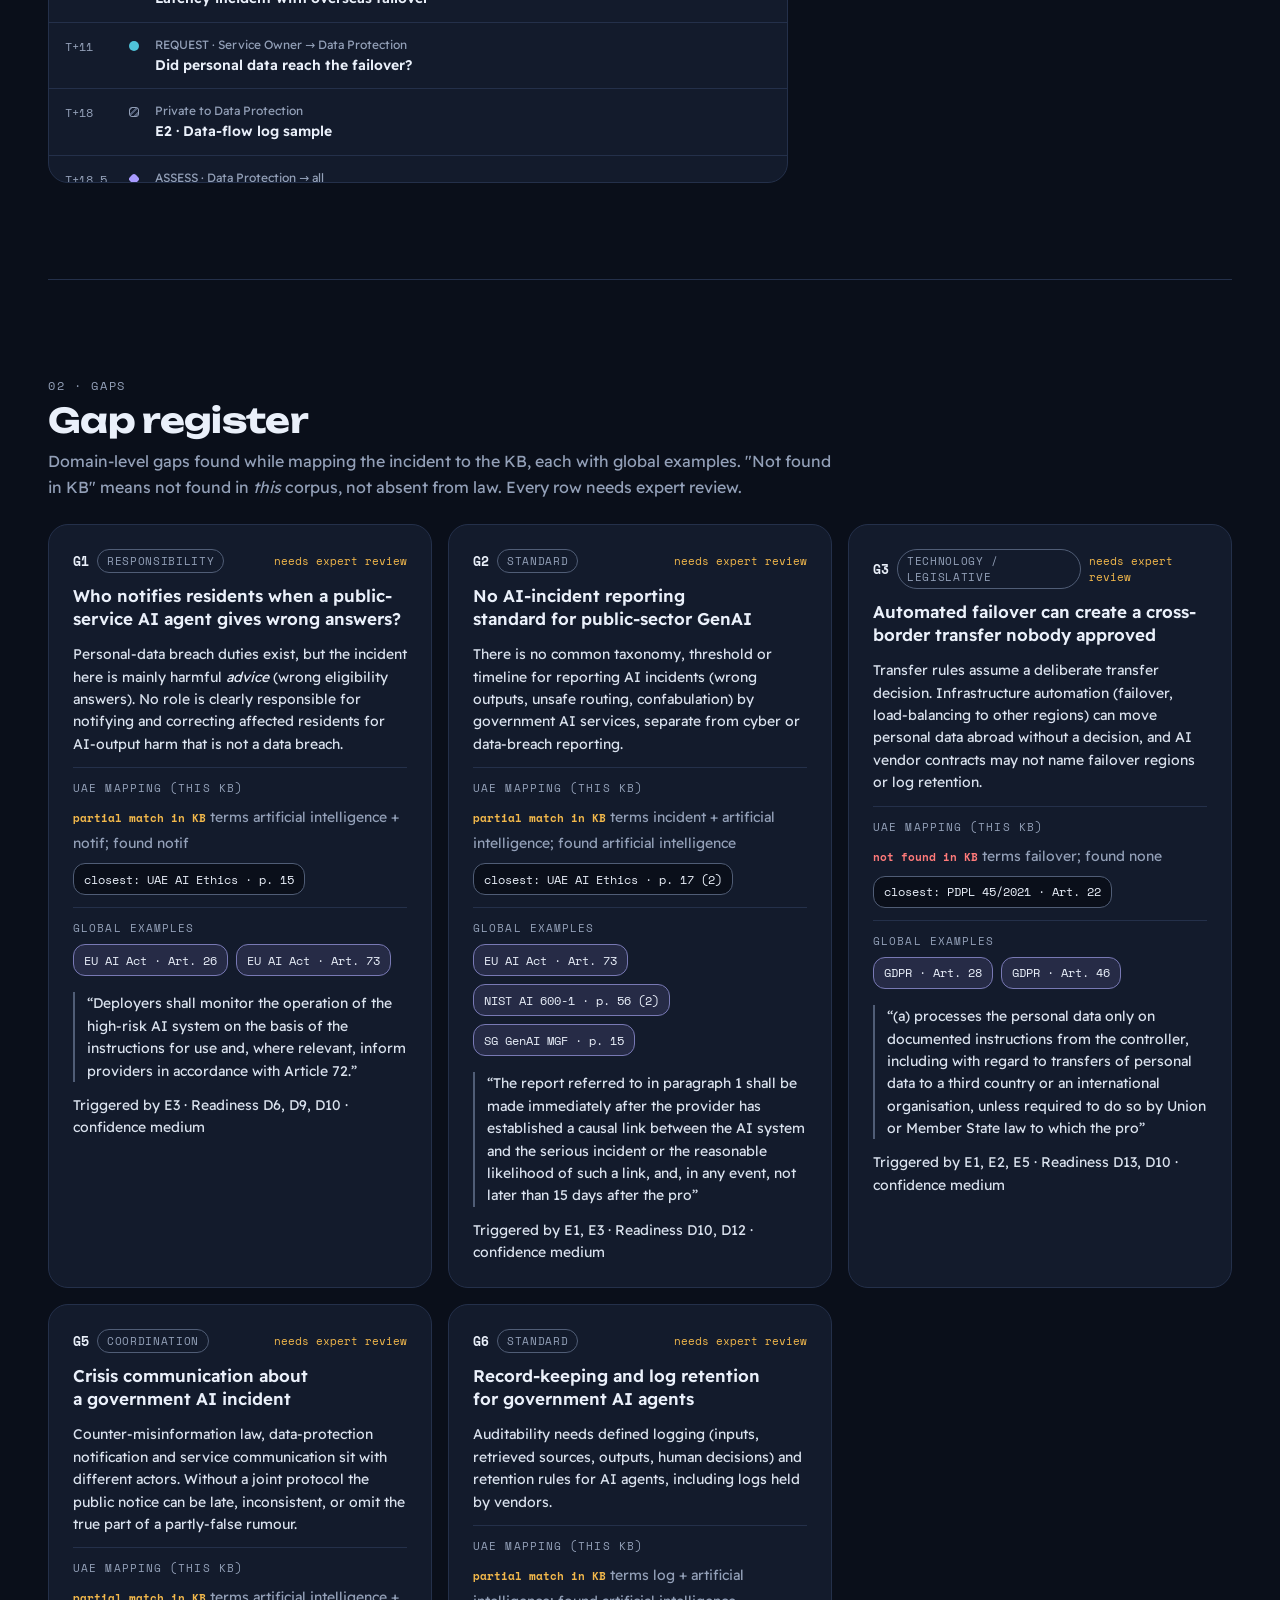
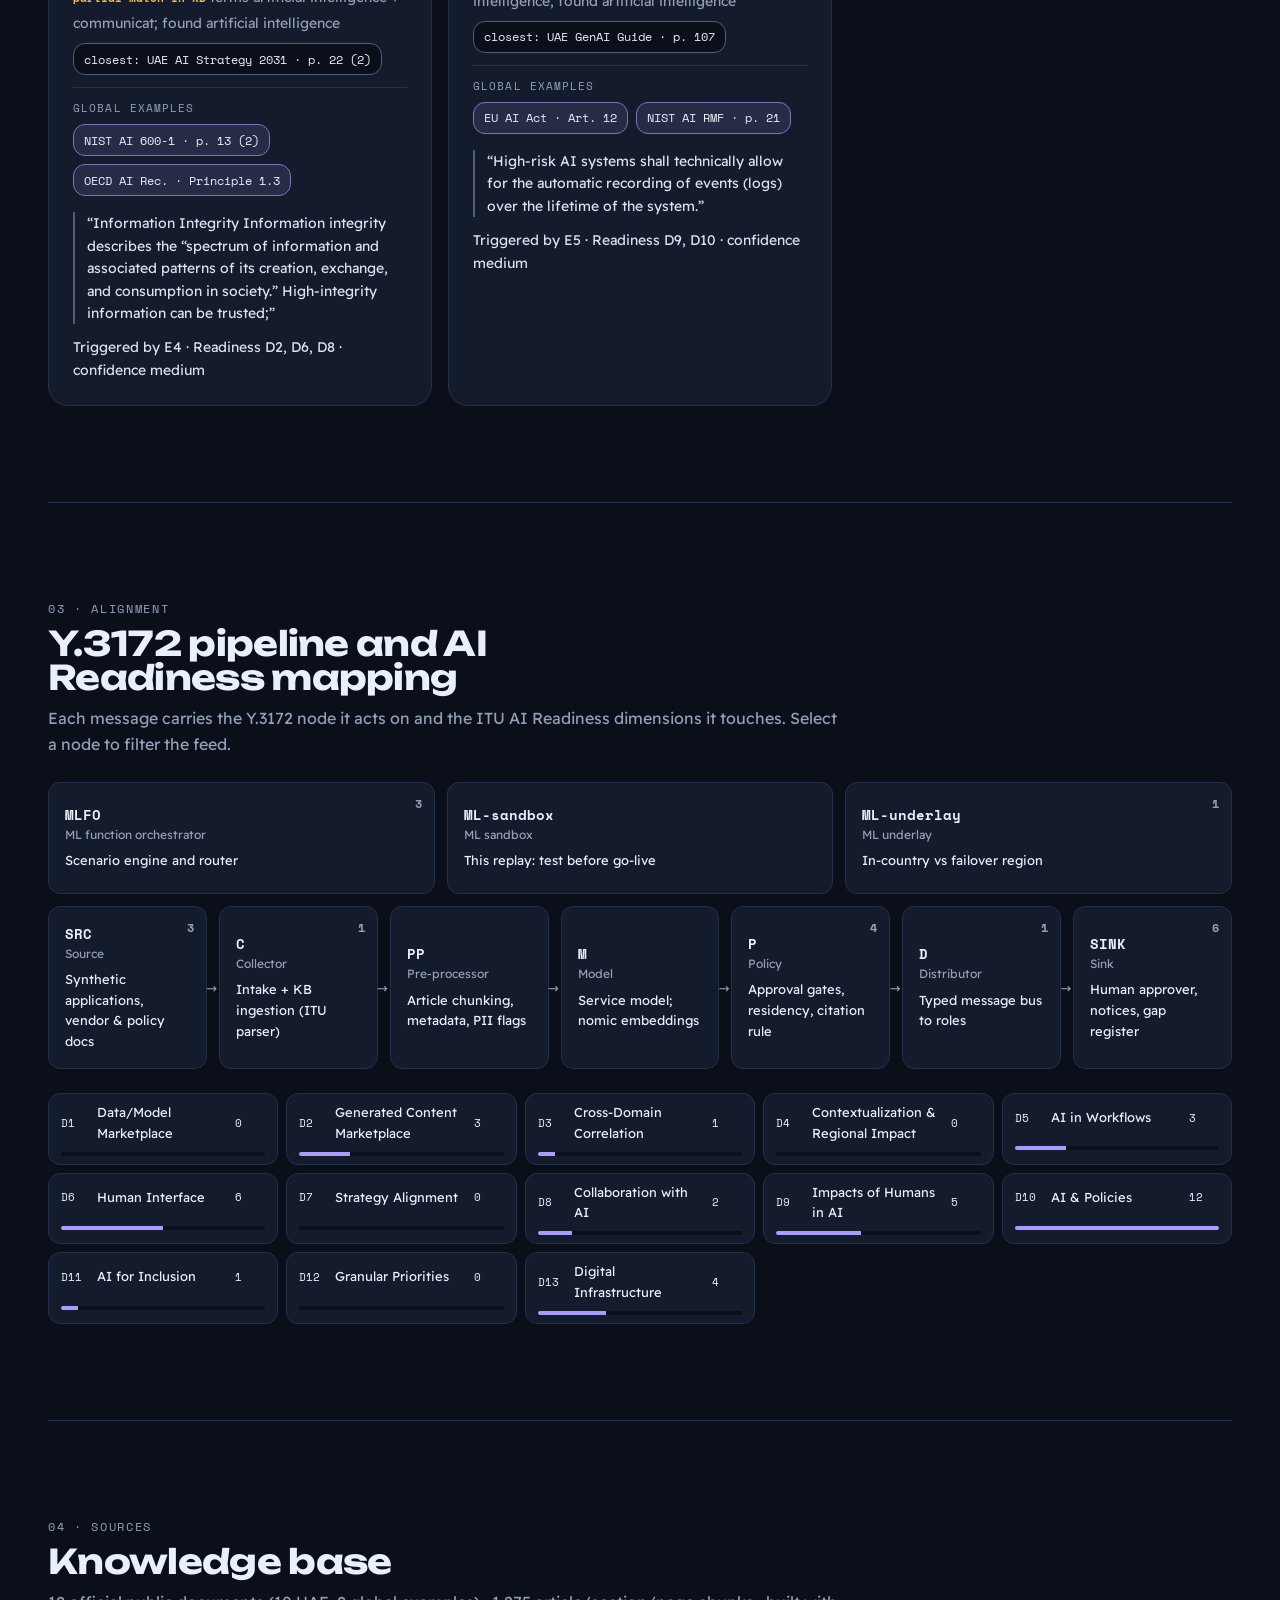
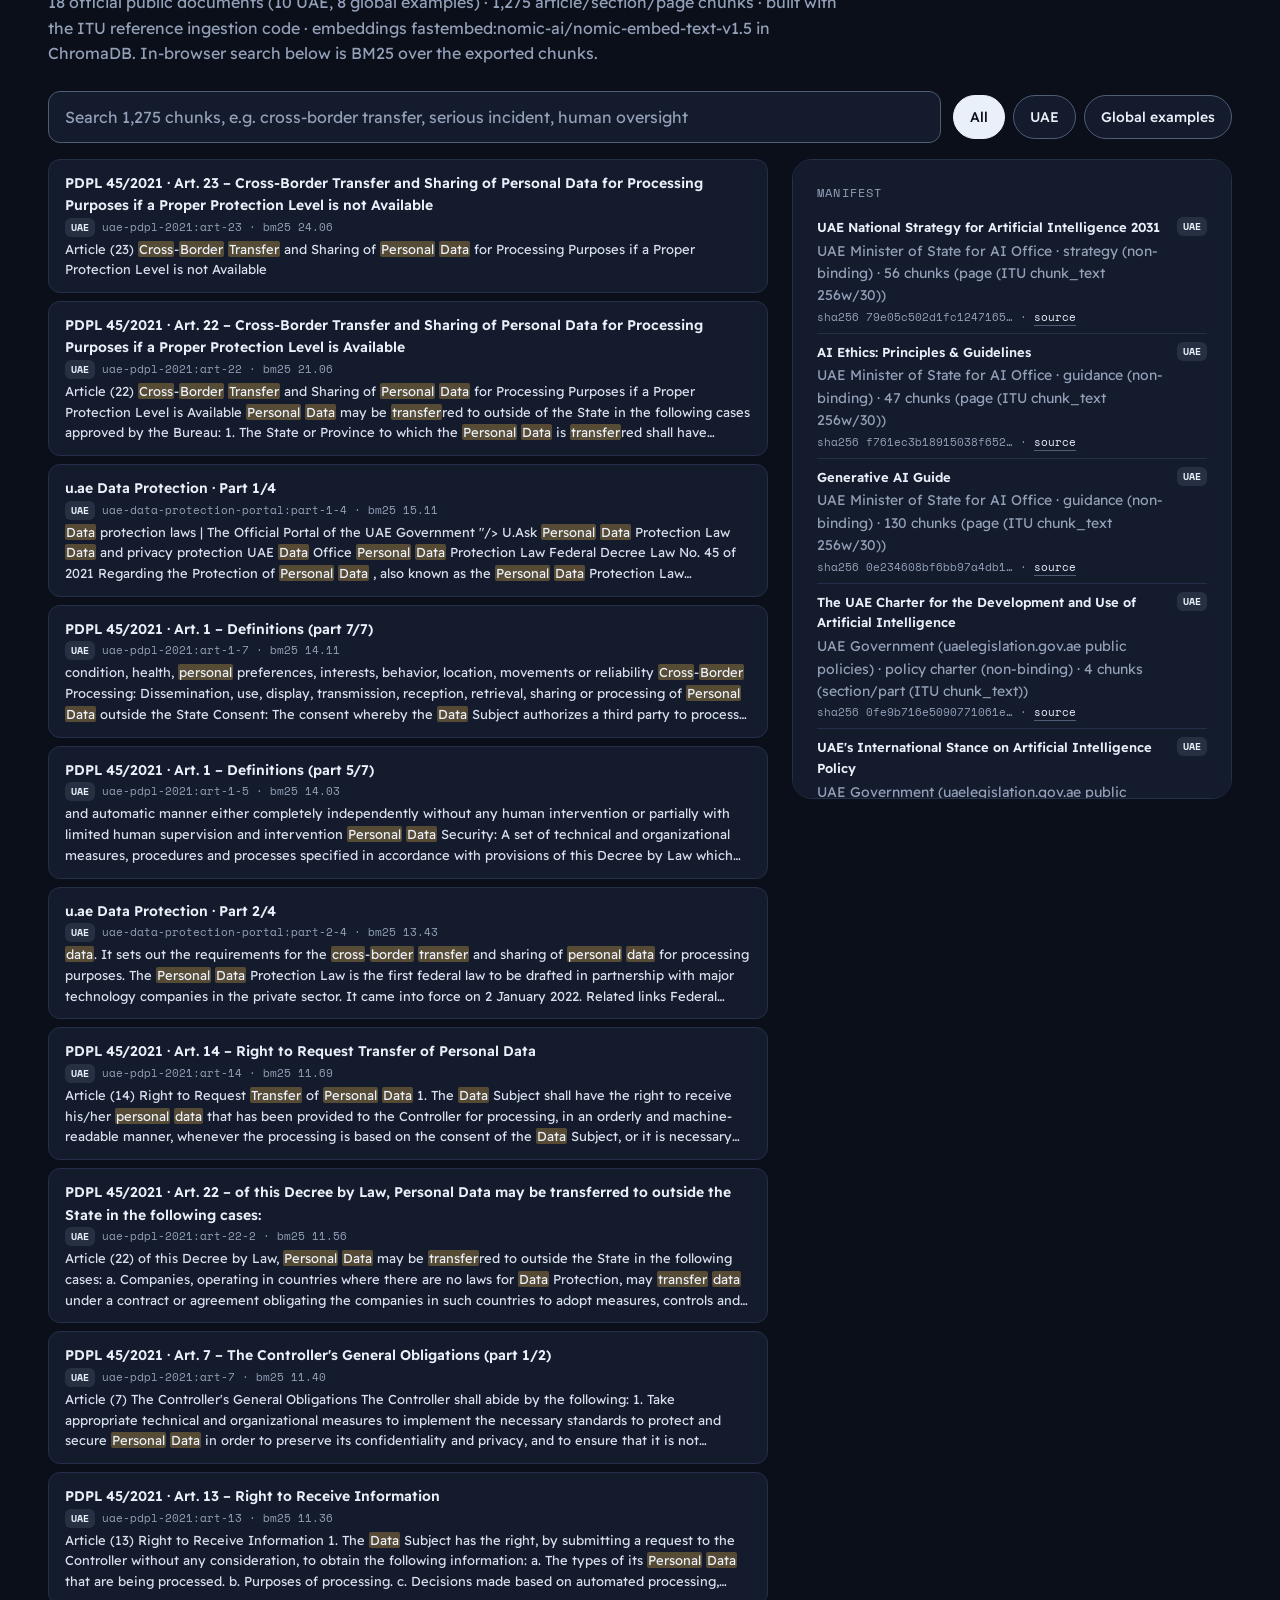
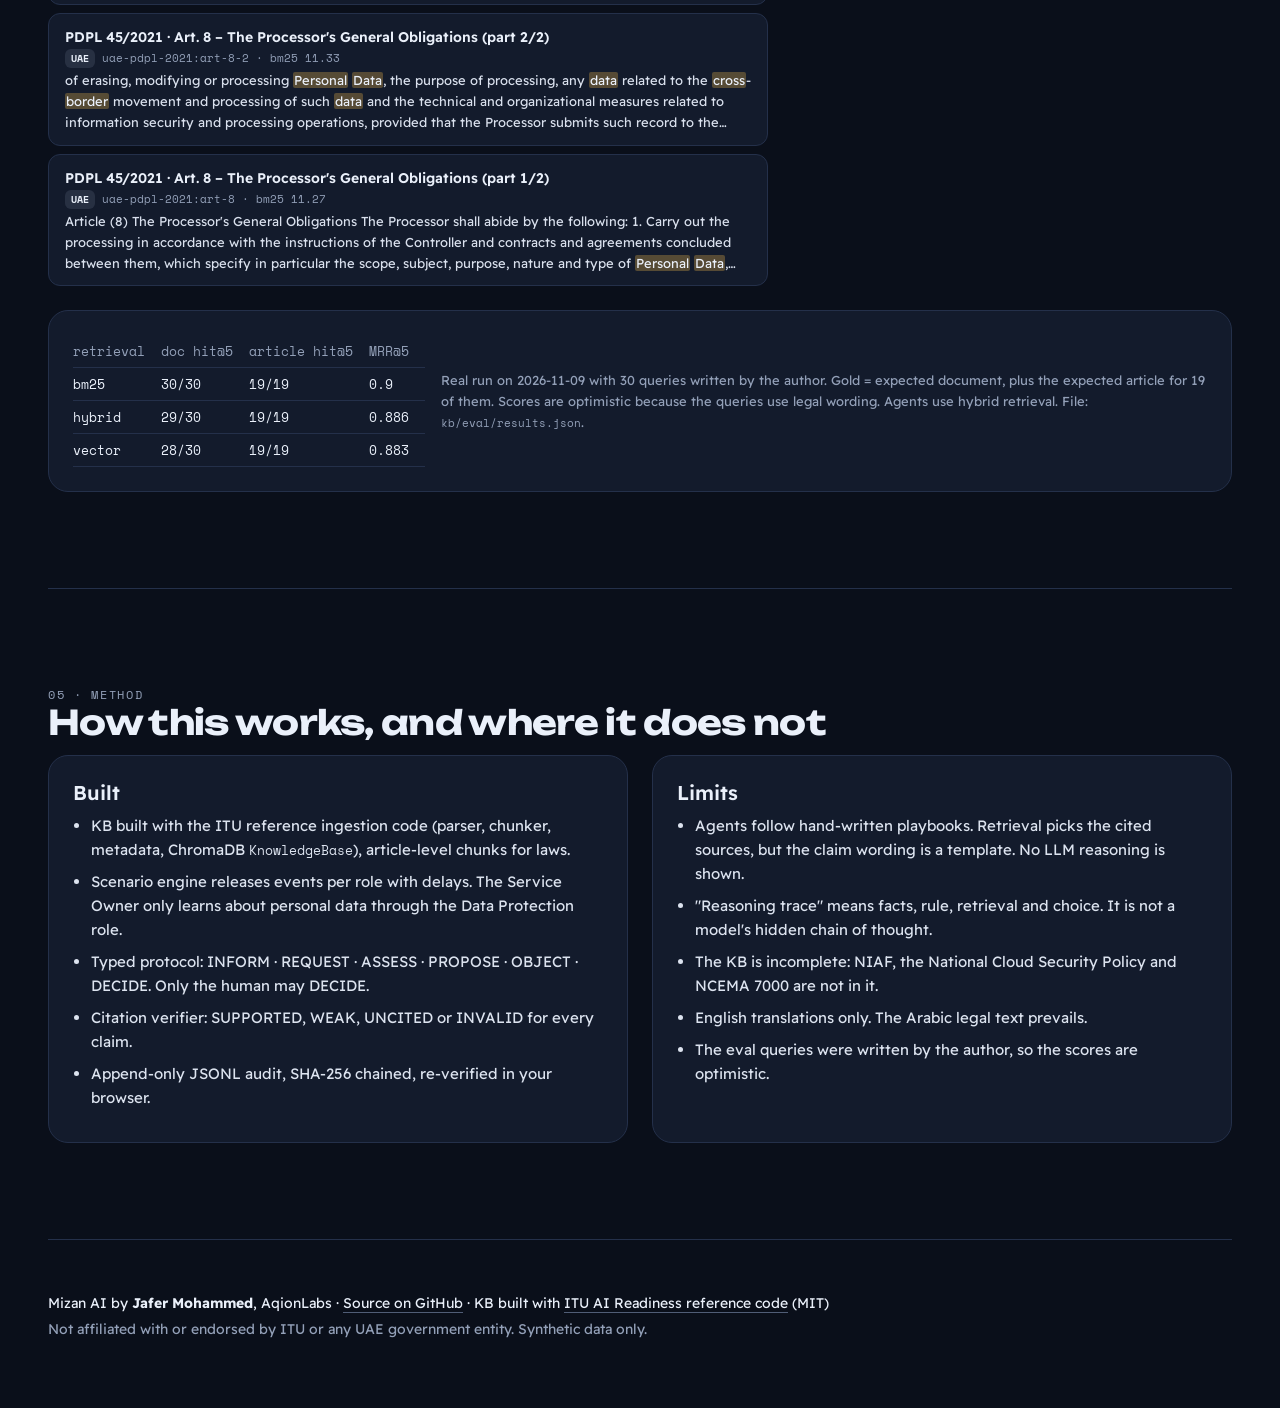
==== commit 9476b549: "Redesign web replay with AqionLabs Design Kit (Cobalt Civic + Gulf Geometric; split-flap run board, " ====
--- a/web/index.html
+++ b/web/index.html
@@ -1,12 +1,17 @@
 <!doctype html>
-<html lang="en">
+<html lang="en" data-palette="cobalt-civic" data-type="gulf">
 <head>
 <meta charset="utf-8">
 <meta name="viewport" content="width=device-width, initial-scale=1">
 <title>Mizan · policy war-room for public-service AI incidents</title>
 <meta name="description" content="Mizan AI: a multi-agent incident simulator for UAE digital government services. Synthetic scenario, cited UAE and global policy sources, hash-chained audit. ITU AI for Good Lab Hackathon UAE entry by AqionLabs.">
 <link rel="icon" href="assets/mark.svg" type="image/svg+xml">
-<link rel="preload" href="assets/fonts/Inter-var-latin.woff2" as="font" type="font/woff2" crossorigin>
+<meta name="theme-color" content="#0A0F1A">
+<link rel="preload" href="assets/fonts/ReadexPro-var-latin.woff2" as="font" type="font/woff2" crossorigin>
+<link rel="preload" href="assets/fonts/Unbounded-var-latin.woff2" as="font" type="font/woff2" crossorigin>
+<link rel="stylesheet" href="assets/fonts.css">
+<link rel="stylesheet" href="assets/kit/tokens.css">
+<link rel="stylesheet" href="assets/kit/elements.css">
 <link rel="stylesheet" href="assets/app.css">
 </head>
 <body>
@@ -14,30 +19,40 @@
 <header class="top">
   <div class="brand">
     <img src="assets/mark.svg" width="28" height="28" alt="">
-    <div><span class="word">Mizan</span><span class="mono dim tag">S1 · Overseas inference leak</span></div>
+    <div><span class="word">Mizan</span><span class="tag">S1 · Overseas inference leak</span></div>
   </div>
   <div class="seg" role="radiogroup" aria-label="Recorded run">
     <button role="radio" aria-checked="true" data-run="S1-baseline">Baseline run</button>
     <button role="radio" aria-checked="false" data-run="S1-twist">Judge twist run</button>
   </div>
   <div class="verify">
-    <button id="verifyBtn" class="btn">Verify audit chain</button>
+    <button id="verifyBtn" class="btn primary">Verify audit chain</button>
     <span id="verifyOut" class="mono small" aria-live="polite"></span>
   </div>
 </header>
 
 <main>
-<section class="intro">
-  <p class="eyebrow mono">ITU AI for Good Lab Hackathon · United Arab Emirates · Government services</p>
+<section class="intro blueprint">
+  <p class="eyebrow">ITU AI for Good Lab Hackathon · United Arab Emirates · Government services</p>
   <div><h1>A policy war-room for public-service AI incidents.</h1>
-  <p class="lede">Six role agents get different fragments of a synthetic incident at different times. They argue with citations to UAE law and global examples, and only a human can decide. Every step is written to a hash-chained audit log, and this page renders that log.</p></div>
-  <div class="side"><ul class="facts mono" id="facts"></ul>
-  <p class="notice small">Synthetic scenario. Agents play institutional <em>roles</em>, not the positions of any real UAE entity. Agents are deterministic and retrieval-grounded (no LLM in this build). Not legal advice.</p></div>
+  <p class="lede">Six role agents get different fragments of a synthetic incident at different times. They argue with citations to UAE law and global examples, and <em>only a human can decide</em>. Every step is written to a hash-chained audit log, and this page renders that log.</p></div>
+  <div class="side">
+    <div class="board" aria-label="Run board">
+      <div class="board-head"><span>Run board</span><b id="boardRun">S1 · baseline</b></div>
+      <div class="cell wide"><span class="lbl">Audit records, SHA-256 chained</span><span class="flap" id="fRec" data-value="0000" aria-describedby="fRecT"></span><span class="sr" id="fRecT"></span></div>
+      <div class="cell"><span class="lbl">Messages</span><span class="flap" id="fMsg" data-value="00"></span></div>
+      <div class="cell"><span class="lbl">Gaps</span><span class="flap" id="fGap" data-value="0"></span></div>
+      <div class="cell"><span class="lbl">KB docs</span><span class="flap" id="fDoc" data-value="00"></span></div>
+      <div class="cell wide"><span class="lbl">Chunks</span><span class="flap" id="fChk" data-value="0000"></span></div>
+    </div>
+    <ul class="facts" id="facts"></ul>
+    <p class="notice">Synthetic scenario. Agents play institutional <em>roles</em>, not the positions of any real UAE entity. Agents are deterministic and retrieval-grounded (no LLM in this build). Not legal advice.</p>
+  </div>
 </section>
 
 <section id="warroom" class="warroom" aria-label="Incident replay">
   <div class="wr-head">
-    <h2>War-room replay</h2>
+    <div><p class="eyebrow">01 · Replay</p><h2>War-room replay</h2></div>
     <div class="player">
       <button id="playBtn" class="btn icon" aria-label="Play replay">▶</button>
       <input id="scrub" type="range" min="0" max="70" step="0.5" value="70" aria-label="Simulation time">
@@ -53,25 +68,25 @@
       <div id="lanes" class="lanes" role="list" aria-label="Timeline by role"></div>
       <ol id="feed" class="feed" aria-label="Chronological feed"></ol>
     </div>
-    <aside id="dossier" class="dossier" aria-live="polite" tabindex="-1">
-      <p class="dim">Select an event or message to see its claims, citations, verifier status and reasoning trace.</p>
+    <aside id="dossier" class="dossier glass" aria-live="polite" tabindex="-1">
+      <p class="dim small">Select an event or message to see its claims, citations, verifier status and reasoning trace.</p>
     </aside>
   </div>
 </section>
 
 <section class="gaps" aria-labelledby="gapsH">
-  <div class="sec-head"><h2 id="gapsH">Gap register</h2><p class="dim">Domain-level gaps found while mapping the incident to the KB, each with global examples. "Not found in KB" means not found in <em>this</em> corpus, not absent from law. Every row needs expert review.</p></div>
+  <div class="sec-head"><p class="eyebrow">02 · Gaps</p><h2 id="gapsH">Gap register</h2><p class="dim">Domain-level gaps found while mapping the incident to the KB, each with global examples. "Not found in KB" means not found in <em>this</em> corpus, not absent from law. Every row needs expert review.</p></div>
   <div id="gapList" class="gap-list"></div>
 </section>
 
 <section class="align" aria-labelledby="alignH">
-  <div class="sec-head"><h2 id="alignH">Y.3172 pipeline and AI Readiness mapping</h2><p class="dim">Each message carries the Y.3172 node it acts on and the ITU AI Readiness dimensions it touches. Select a node to filter the feed.</p></div>
+  <div class="sec-head"><p class="eyebrow">03 · Alignment</p><h2 id="alignH">Y.3172 pipeline and AI Readiness mapping</h2><p class="dim">Each message carries the Y.3172 node it acts on and the ITU AI Readiness dimensions it touches. Select a node to filter the feed.</p></div>
   <div id="pipeline" class="pipeline"></div>
   <div id="dims" class="dims"></div>
 </section>
 
 <section class="kb" aria-labelledby="kbH">
-  <div class="sec-head"><h2 id="kbH">Knowledge base</h2><p class="dim" id="kbMeta"></p></div>
+  <div class="sec-head"><p class="eyebrow">04 · Sources</p><h2 id="kbH">Knowledge base</h2><p class="dim" id="kbMeta"></p></div>
   <div class="kb-tools">
     <label class="search"><span class="sr">Search the knowledge base</span><input id="kbQ" type="search" placeholder="Search 1,275 chunks, e.g. cross-border transfer, serious incident, human oversight" autocomplete="off"></label>
     <div class="chips" role="radiogroup" aria-label="Scope">
@@ -83,9 +98,9 @@
   <div class="kb-grid">
     <ol id="kbResults" class="kb-results" aria-live="polite"></ol>
     <div class="manifest">
-      <h3 class="mono small">Manifest</h3>
+      <h3>Manifest</h3>
       <div id="manifest"></div>
-      <h3 class="mono small">Not ingested</h3>
+      <h3>Not ingested</h3>
       <ul id="notIngested" class="small"></ul>
     </div>
   </div>
@@ -93,7 +108,7 @@
 </section>
 
 <section class="method" aria-labelledby="methodH">
-  <h2 id="methodH">How this works, and where it does not</h2>
+  <p class="eyebrow">05 · Method</p><h2 id="methodH">How this works, and where it does not</h2>
   <div class="cols">
     <div><h3>Built</h3><ul>
       <li>KB built with the ITU reference ingestion code (parser, chunker, metadata, ChromaDB <span class="mono">KnowledgeBase</span>), article-level chunks for laws.</li>
@@ -128,6 +143,7 @@
     <a id="drLink" class="btn" target="_blank" rel="noopener">Open official source ↗</a>
   </div>
 </div>
+<script src="assets/kit/elements.js"></script>
 <script type="module" src="assets/app.js"></script>
 </body>
 </html>
--- a/web/assets/fonts.css
+++ b/web/assets/fonts.css
@@ -0,0 +1,5 @@
+/* Gulf Geometric pairing (AqionLabs Design Kit), self-hosted Google Fonts (SIL OFL 1.1), latin subset, display=swap */
+@font-face{font-family:"Unbounded";src:url(fonts/Unbounded-var-latin.woff2) format("woff2");font-weight:200 900;font-display:swap}
+@font-face{font-family:"Readex Pro";src:url(fonts/ReadexPro-var-latin.woff2) format("woff2");font-weight:160 700;font-display:swap}
+@font-face{font-family:"Space Mono";src:url(fonts/SpaceMono-400-latin.woff2) format("woff2");font-weight:400;font-display:swap}
+@font-face{font-family:"Space Mono";src:url(fonts/SpaceMono-700-latin.woff2) format("woff2");font-weight:700;font-display:swap}
--- a/web/assets/kit/tokens.css
+++ b/web/assets/kit/tokens.css
@@ -0,0 +1,198 @@
+/* AqionLabs Design Kit — tokens.css
+   Usage: <html data-palette="ember-noir" data-type="gallery">
+   Load the matching Google Fonts URL from DESIGN_KIT.md (or preview.html). */
+
+:root, [data-palette="ember-noir"] {  /* Ember Noir */
+  --c-accent: #FF5A1F;
+  --c-base-1: #0E0D0C;
+  --c-base-2: #1C1A17;
+  --c-text: #F2EDE4;
+  --c-muted: #A39C90;
+  --c-border: #34302A;
+  --c-on-accent: #0E0D0C;
+  --c-accent-soft: color-mix(in srgb, var(--c-accent) 14%, transparent);
+  --c-accent-glow: color-mix(in srgb, var(--c-accent) 38%, transparent);
+}
+[data-palette="acid-moss"] {  /* Acid Moss */
+  --c-accent: #C6FF3D;
+  --c-base-1: #0B1210;
+  --c-base-2: #15201C;
+  --c-text: #E8F0EA;
+  --c-muted: #93A79E;
+  --c-border: #26352F;
+  --c-on-accent: #0B1210;
+  --c-accent-soft: color-mix(in srgb, var(--c-accent) 14%, transparent);
+  --c-accent-glow: color-mix(in srgb, var(--c-accent) 38%, transparent);
+}
+[data-palette="coral-clinic"] {  /* Coral Clinic */
+  --c-accent: #FF7A66;
+  --c-base-1: #0F1520;
+  --c-base-2: #1A2333;
+  --c-text: #EEF2F7;
+  --c-muted: #98A3B5;
+  --c-border: #2A3548;
+  --c-on-accent: #0F1520;
+  --c-accent-soft: color-mix(in srgb, var(--c-accent) 14%, transparent);
+  --c-accent-glow: color-mix(in srgb, var(--c-accent) 38%, transparent);
+}
+[data-palette="saffron-souk"] {  /* Saffron Souk */
+  --c-accent: #FFB800;
+  --c-base-1: #140F18;
+  --c-base-2: #231B2A;
+  --c-text: #F5EFE6;
+  --c-muted: #A99DB0;
+  --c-border: #382D41;
+  --c-on-accent: #140F18;
+  --c-accent-soft: color-mix(in srgb, var(--c-accent) 14%, transparent);
+  --c-accent-glow: color-mix(in srgb, var(--c-accent) 38%, transparent);
+}
+[data-palette="signal-pink"] {  /* Signal Pink */
+  --c-accent: #FF2E88;
+  --c-base-1: #0C0E13;
+  --c-base-2: #181C25;
+  --c-text: #EDEFF4;
+  --c-muted: #969CAB;
+  --c-border: #2A303D;
+  --c-on-accent: #0C0E13;
+  --c-accent-soft: color-mix(in srgb, var(--c-accent) 14%, transparent);
+  --c-accent-glow: color-mix(in srgb, var(--c-accent) 38%, transparent);
+}
+[data-palette="cobalt-civic"] {  /* Cobalt Civic */
+  --c-accent: #4D8DFF;
+  --c-base-1: #0A0F1A;
+  --c-base-2: #131B2C;
+  --c-text: #EAF0FA;
+  --c-muted: #93A0B8;
+  --c-border: #24304A;
+  --c-on-accent: #0A0F1A;
+  --c-accent-soft: color-mix(in srgb, var(--c-accent) 14%, transparent);
+  --c-accent-glow: color-mix(in srgb, var(--c-accent) 38%, transparent);
+}
+[data-palette="dune-mint"] {  /* Dune Mint */
+  --c-accent: #3DFFB0;
+  --c-base-1: #16130E;
+  --c-base-2: #262019;
+  --c-text: #F1EBE0;
+  --c-muted: #A69C8C;
+  --c-border: #3A3226;
+  --c-on-accent: #16130E;
+  --c-accent-soft: color-mix(in srgb, var(--c-accent) 14%, transparent);
+  --c-accent-glow: color-mix(in srgb, var(--c-accent) 38%, transparent);
+}
+:root, [data-type="gallery"] {  /* Gallery Grotesk */
+  --font-display: "Syne", ui-serif, Georgia, serif;
+  --font-body: "Inter Tight", ui-sans-serif, system-ui, sans-serif;
+  --font-mono: "JetBrains Mono", ui-monospace, SFMono-Regular, monospace;
+  --display-weight: 800;
+  --display-tracking: -0.04em;
+  --display-leading: 0.95;
+  --display-transform: none;
+  --display-scale: 1;
+}
+[data-type="gulf"] {  /* Gulf Geometric */
+  --font-display: "Unbounded", ui-serif, Georgia, serif;
+  --font-body: "Readex Pro", ui-sans-serif, system-ui, sans-serif;
+  --font-mono: "Space Mono", ui-monospace, SFMono-Regular, monospace;
+  --display-weight: 700;
+  --display-tracking: -0.02em;
+  --display-leading: 1.0;
+  --display-transform: none;
+  --display-scale: 0.85;
+}
+[data-type="editorial"] {  /* Editorial Soft Serif */
+  --font-display: "Fraunces", ui-serif, Georgia, serif;
+  --font-body: "Inter", ui-sans-serif, system-ui, sans-serif;
+  --font-mono: "DM Mono", ui-monospace, SFMono-Regular, monospace;
+  --display-weight: 700;
+  --display-tracking: -0.03em;
+  --display-leading: 1.0;
+  --display-transform: none;
+  --display-scale: 1;
+}
+[data-type="studio"] {  /* Studio Bricolage */
+  --font-display: "Bricolage Grotesque", ui-serif, Georgia, serif;
+  --font-body: "Instrument Sans", ui-sans-serif, system-ui, sans-serif;
+  --font-mono: "Geist Mono", ui-monospace, SFMono-Regular, monospace;
+  --display-weight: 800;
+  --display-tracking: -0.045em;
+  --display-leading: 0.95;
+  --display-transform: none;
+  --display-scale: 1;
+}
+[data-type="luxe"] {  /* Quiet Luxury */
+  --font-display: "Instrument Serif", ui-serif, Georgia, serif;
+  --font-body: "Geist", ui-sans-serif, system-ui, sans-serif;
+  --font-mono: "Geist Mono", ui-monospace, SFMono-Regular, monospace;
+  --display-weight: 400;
+  --display-tracking: -0.01em;
+  --display-leading: 1.0;
+  --display-transform: none;
+  --display-scale: 1.1;
+}
+[data-type="stadium"] {  /* Stadium Condensed */
+  --font-display: "Big Shoulders Display", ui-serif, Georgia, serif;
+  --font-body: "Figtree", ui-sans-serif, system-ui, sans-serif;
+  --font-mono: "IBM Plex Mono", ui-monospace, SFMono-Regular, monospace;
+  --display-weight: 900;
+  --display-tracking: 0;
+  --display-leading: 0.9;
+  --display-transform: uppercase;
+  --display-scale: 1.15;
+}
+
+:root {
+  /* Type scale (rem @16px). Display sizes multiply by --display-scale. */
+  --fs-display-2xl: clamp(3rem, 7vw + 1rem, calc(6rem * var(--display-scale)));   /* 48→96px */
+  --fs-display-xl:  clamp(2.5rem, 5vw + 1rem, calc(4.5rem * var(--display-scale))); /* 40→72px */
+  --fs-h1: clamp(2.125rem, 4vw + 1rem, calc(3.5rem * var(--display-scale)));  /* 34→56px */
+  --fs-h2: clamp(1.75rem, 2.5vw + 1rem, calc(2.5rem * var(--display-scale))); /* 28→40px */
+  --fs-h3: 1.75rem;   /* 28px */
+  --fs-h4: 1.25rem;   /* 20px */
+  --fs-body-lg: 1.125rem; /* 18px */
+  --fs-body: 1rem;    /* 16px */
+  --fs-small: 0.875rem; /* 14px */
+  --fs-eyebrow: 0.75rem; /* 12px mono, uppercase, +0.14em */
+  --fs-hero: clamp(3rem, 8vw + 1rem, calc(7.5rem * var(--display-scale)));
+  --lh-tight: 1.05; --lh-snug: 1.2; --lh-body: 1.6;
+  --ls-tight: -0.03em; --ls-snug: -0.01em; --ls-wide: 0.14em;
+
+  /* Spacing (4px base) */
+  --sp-1: 4px; --sp-2: 8px; --sp-3: 12px; --sp-4: 16px; --sp-5: 24px;
+  --sp-6: 32px; --sp-7: 48px; --sp-8: 64px; --sp-9: 96px; --sp-10: 128px;
+
+  /* Radii — pick ONE family per prototype: sharp (0/2) or soft (12/20) */
+  --r-0: 0; --r-xs: 2px; --r-sm: 6px; --r-md: 12px; --r-lg: 20px; --r-xl: 28px; --r-pill: 999px;
+
+  /* Shadows */
+  --sh-hard: 6px 6px 0 0 var(--c-accent);
+  --sh-hard-ink: 6px 6px 0 0 #000;
+  --sh-soft: 0 1px 0 rgba(255,255,255,.04) inset, 0 20px 40px -20px rgba(0,0,0,.6);
+  --sh-glow: 0 0 0 1px var(--c-accent-soft), 0 10px 40px -10px var(--c-accent-glow);
+
+  /* Motion */
+  --dur-instant: 80ms; --dur-fast: 160ms; --dur-base: 240ms; --dur-slow: 420ms; --dur-xslow: 700ms;
+  --ease-out: cubic-bezier(.22, 1, .36, 1);        /* entrances */
+  --ease-in-out: cubic-bezier(.65, 0, .35, 1);     /* moves/morphs */
+  --ease-spring: cubic-bezier(.34, 1.56, .64, 1);  /* playful pops, small elements only */
+  --ease-in: cubic-bezier(.55, 0, 1, .45);         /* exits */
+
+  /* Layout */
+  --max-prose: 68ch; --max-content: 1200px; --max-wide: 1440px;
+  --gutter: clamp(16px, 4vw, 48px);
+}
+
+/* Base application */
+h1, h2, h3, .display { overflow-wrap: break-word; text-wrap: balance; }
+html { background: var(--c-base-1); color: var(--c-text); font-family: var(--font-body);
+  font-size: 100%; line-height: var(--lh-body); -webkit-font-smoothing: antialiased; text-rendering: optimizeLegibility; }
+.display, h1, h2 { font-family: var(--font-display); font-weight: var(--display-weight);
+  letter-spacing: var(--display-tracking); line-height: var(--display-leading); text-transform: var(--display-transform); }
+.eyebrow { font-family: var(--font-mono); font-size: var(--fs-eyebrow); letter-spacing: var(--ls-wide); text-transform: uppercase; color: var(--c-muted); }
+.mono, code, kbd, .num { font-family: var(--font-mono); font-variant-numeric: tabular-nums; }
+::selection { background: var(--c-accent); color: var(--c-on-accent); }
+:focus-visible { outline: 2px solid var(--c-accent); outline-offset: 3px; border-radius: var(--r-xs); }
+
+@media (prefers-reduced-motion: reduce) {
+  *, *::before, *::after { animation-duration: 0.01ms !important; animation-iteration-count: 1 !important;
+    transition-duration: 0.01ms !important; scroll-behavior: auto !important; }
+}
--- a/web/assets/kit/elements.css
+++ b/web/assets/kit/elements.css
@@ -0,0 +1,34 @@
+/* 05 Glass card, single accent edge */
+.glass { position: relative; padding: var(--sp-6); border-radius: var(--r-lg);
+  background: color-mix(in srgb, var(--c-base-2) 55%, transparent);
+  backdrop-filter: blur(18px) saturate(140%); -webkit-backdrop-filter: blur(18px) saturate(140%);
+  border: 1px solid color-mix(in srgb, var(--c-text) 10%, transparent); overflow: hidden; }
+.glass::before { content: ""; position: absolute; left: 0; top: 18%; bottom: 18%; width: 3px;
+  background: var(--c-accent); border-radius: 0 3px 3px 0; box-shadow: 0 0 24px var(--c-accent-glow); }
+
+/* 09 Split-flap counter */
+.flap { display: inline-flex; gap: 4px; font-family: var(--font-mono); font-weight: 500; font-size: clamp(2rem, 6vw, 3.5rem); }
+.flap i { font-style: normal; position: relative; width: 1.1ch; padding: .12em .18em; text-align: center; line-height: 1;
+  background: linear-gradient(var(--c-base-2) 50%, color-mix(in srgb, var(--c-base-2) 80%, #000) 50%);
+  border-radius: var(--r-sm); color: var(--c-text); box-shadow: inset 0 -1px 0 rgba(255,255,255,.04); }
+.flap i::after { content: ""; position: absolute; left: 0; right: 0; top: 50%; height: 1px; background: var(--c-base-1); }
+.flap i.flip { animation: aq-flip var(--dur-slow) var(--ease-in-out); }
+.flap i.hi { color: var(--c-accent); }
+@keyframes aq-flip { 0% { transform: rotateX(0); } 50% { transform: rotateX(-90deg); } 100% { transform: rotateX(0); } }
+
+/* 13 Blueprint grid / dot-matrix backdrop (pattern on ::before so content isn't masked) */
+.blueprint { position: relative; isolation: isolate; background-color: var(--c-base-1); }
+.blueprint::before { content: ""; position: absolute; inset: 0; z-index: -1; pointer-events: none;
+  background-image: radial-gradient(color-mix(in srgb, var(--c-text) 18%, transparent) 1px, transparent 1px),
+    linear-gradient(color-mix(in srgb, var(--c-text) 5%, transparent) 1px, transparent 1px),
+    linear-gradient(90deg, color-mix(in srgb, var(--c-text) 5%, transparent) 1px, transparent 1px);
+  background-size: 24px 24px, 96px 96px, 96px 96px;
+  -webkit-mask-image: radial-gradient(ellipse at 50% 30%, #000 40%, transparent 85%);
+  mask-image: radial-gradient(ellipse at 50% 30%, #000 40%, transparent 85%); }
+
+@media (prefers-reduced-motion: reduce) {
+  .marquee__track { animation: none; flex-wrap: wrap; width: auto; }
+  .wave i { animation: none; transform: scaleY(calc(.3 + var(--i) * .07)); }
+  .live i::after { animation: none; }
+  .magnetic, .magnetic span { transform: none !important; }
+}
--- a/web/assets/app.css
+++ b/web/assets/app.css
@@ -1,207 +1,257 @@
-@font-face{font-family:"Inter";src:url(fonts/Inter-var-latin.woff2) format("woff2");font-weight:100 900;font-display:swap}
-@font-face{font-family:"JetBrains Mono";src:url(fonts/JetBrainsMono-var-latin.woff2) format("woff2");font-weight:400 600;font-display:swap}
+/* Mizan war-room — AqionLabs Design Kit v1: palette cobalt-civic, type gulf. Mobile first (375 → 768 → 1280). Soft radius family. */
 :root{
-  --bone:#faf7f2;--paper:#fff;--parch:#f1ece2;--line:#e6dfd1;--line2:#d9d1c0;
-  --ink:#1c1917;--graphite:#3a332c;--taupe:#6b6357;--ash:#8a8378;
-  --accent:#4f46e5;--accent-soft:#eef0ff;--brass:#9a7742;
-  --ok:#0f766e;--ok-bg:#e7f4f1;--weak:#a15c07;--weak-bg:#fbf0dc;--bad:#b42318;--bad-bg:#fdecea;
-  --t-INFORM:#64748b;--t-REQUEST:#0e7490;--t-ASSESS:#4f46e5;--t-PROPOSE:#9a7742;--t-OBJECT:#b42318;--t-DECIDE:#1c1917;
-  --sans:"Inter",ui-sans-serif,system-ui,-apple-system,"Segoe UI",sans-serif;
-  --mono:"JetBrains Mono",ui-monospace,SFMono-Regular,Menlo,monospace;
-  --r:14px;--lane-h:64px;
+  --ok:#4FD1A1;--ok-bg:color-mix(in srgb,#4FD1A1 14%,transparent);
+  --weak:#F2B84B;--weak-bg:color-mix(in srgb,#F2B84B 14%,transparent);
+  --bad:#FF7A7A;--bad-bg:color-mix(in srgb,#FF7A7A 14%,transparent);
+  /* categorical message-type colours (data encoding, not accents) */
+  --t-INFORM:#93A0B8;--t-REQUEST:#4FC3D9;--t-ASSESS:#A99BFF;--t-PROPOSE:#D9AE62;--t-OBJECT:#FF7A7A;--t-DECIDE:#EAF0FA;
+  --surface:var(--c-base-2);--surface-2:color-mix(in srgb,var(--c-base-2) 70%,var(--c-base-1));
+  --line:var(--c-border);--line2:color-mix(in srgb,var(--c-border) 60%,var(--c-muted));
+  --lane-h:64px;--tap:44px;
 }
 *{box-sizing:border-box}
 html{scroll-behavior:smooth}
-@media (prefers-reduced-motion:reduce){html{scroll-behavior:auto}*{transition:none!important;animation:none!important}}
-body{margin:0;background:var(--bone);color:var(--ink);font:15px/1.55 var(--sans);-webkit-font-smoothing:antialiased;font-feature-settings:"cv11","ss01"}
-a{color:var(--accent);text-underline-offset:3px}
-h1,h2,h3{font-weight:600;letter-spacing:-.02em;margin:0}
-h1{font-size:clamp(30px,3.6vw,48px);line-height:1.05;max-width:17ch;letter-spacing:-.035em;margin-bottom:14px}
-h2{font-size:22px}
-h3{font-size:15px}
-.mono{font-family:var(--mono);font-size:.86em;letter-spacing:-.01em}
-.small{font-size:12.5px}
-.dim{color:var(--taupe)}
+body{margin:0;background:var(--c-base-1);color:var(--c-text);font:400 var(--fs-body)/var(--lh-body) var(--font-body)}
+a{color:var(--c-text);text-decoration:none;background:linear-gradient(var(--c-accent),var(--c-accent)) 0 100%/0% 2px no-repeat;padding-bottom:1px;transition:background-size var(--dur-base) var(--ease-out),color var(--dur-fast)}
+a:hover,a:focus-visible{background-size:100% 2px;color:var(--c-accent)}
+a{box-shadow:inset 0 -1px 0 var(--line2)}
+h1,h2,h3,h4{margin:0}
+h1{font-size:var(--fs-h1);max-width:16ch;margin-bottom:var(--sp-4)}
+h2{font-size:var(--fs-h2)}
+h3{font-family:var(--font-body);font-weight:600;font-size:var(--fs-h4);line-height:1.3}
+p{margin:0}
+.mono{font-family:var(--font-mono);font-size:.86em}
+.small{font-size:var(--fs-small)}
+.dim{color:var(--c-muted)}
 .sr{position:absolute;width:1px;height:1px;overflow:hidden;clip:rect(0 0 0 0)}
-.skip{position:absolute;left:-999px}.skip:focus{left:12px;top:12px;z-index:99;background:var(--ink);color:#fff;padding:8px 12px;border-radius:8px}
-:focus-visible{outline:2px solid var(--accent);outline-offset:2px;border-radius:6px}
-.btn{font:500 13px var(--sans);background:var(--ink);color:var(--bone);border:0;border-radius:999px;padding:9px 16px;cursor:pointer;text-decoration:none;display:inline-flex;gap:6px;align-items:center;min-height:36px}
-.btn:hover{background:var(--graphite)}
-.btn.icon{width:38px;height:38px;padding:0;justify-content:center}
+.skip{position:absolute;left:-999px}.skip:focus{left:12px;top:12px;z-index:99;background:var(--c-accent);color:var(--c-on-accent);padding:8px 12px;border-radius:var(--r-md)}
+button,select,input{font:inherit;color:inherit}
+.btn{font:600 var(--fs-small)/1 var(--font-body);background:var(--surface);color:var(--c-text);border:1px solid var(--line2);border-radius:var(--r-pill);padding:0 var(--sp-4);min-height:var(--tap);cursor:pointer;display:inline-flex;gap:var(--sp-2);align-items:center;justify-content:center;transition:border-color var(--dur-fast),transform var(--dur-instant)}
+.btn:hover{border-color:var(--c-text)}
+.btn:active{transform:translateY(1px)}
+.btn.primary{background:var(--c-accent);color:var(--c-on-accent);border-color:var(--c-accent)}
+.btn.primary:hover{box-shadow:var(--sh-glow)}
+.btn.icon{width:var(--tap);padding:0}
 /* top bar */
-.top{position:sticky;top:0;z-index:20;display:grid;grid-template-columns:1fr auto 1fr;align-items:center;gap:16px;padding:12px clamp(16px,3vw,40px);background:rgba(250,247,242,.86);backdrop-filter:saturate(1.4) blur(12px);border-bottom:1px solid var(--line)}
-.brand{display:flex;gap:10px;align-items:center}
-.brand .word{font-weight:650;font-size:17px;letter-spacing:-.02em;margin-right:10px}
-.brand .tag{font-size:11.5px}
-.seg{display:inline-flex;background:var(--parch);border:1px solid var(--line);border-radius:999px;padding:3px}
-.seg button{font:500 13px var(--sans);border:0;background:transparent;color:var(--taupe);padding:7px 14px;border-radius:999px;cursor:pointer;min-height:32px}
-.seg button[aria-checked=true]{background:var(--paper);color:var(--ink);box-shadow:0 1px 2px rgba(28,25,23,.08),0 0 0 1px var(--line)}
-.seg button[data-run="S1-twist"][aria-checked=true]{color:var(--bad)}
-.verify{justify-self:end;display:flex;gap:10px;align-items:center}
+.top{position:sticky;top:0;z-index:20;display:grid;grid-template-columns:1fr auto;align-items:center;gap:var(--sp-3);padding:var(--sp-3) var(--gutter);background:color-mix(in srgb,var(--c-base-1) 82%,transparent);backdrop-filter:blur(14px) saturate(140%);-webkit-backdrop-filter:blur(14px) saturate(140%);border-bottom:1px solid var(--line)}
+.brand{display:flex;gap:var(--sp-3);align-items:center;min-width:0}
+.brand .word{font:var(--display-weight) 1.125rem/1 var(--font-display);letter-spacing:var(--display-tracking)}
+.brand .tag{display:none;font-size:var(--fs-eyebrow);color:var(--c-muted);margin-left:var(--sp-3)}
+.seg{grid-column:1/-1;order:3;display:flex;background:var(--surface);border:1px solid var(--line);border-radius:var(--r-pill);padding:4px}
+.seg button{flex:1;font:500 var(--fs-small)/1 var(--font-body);border:0;background:transparent;color:var(--c-muted);padding:0 var(--sp-4);min-height:var(--tap);border-radius:var(--r-pill);cursor:pointer;transition:background var(--dur-fast),color var(--dur-fast)}
+.seg button[aria-checked=true]{background:var(--c-base-1);color:var(--c-text);box-shadow:0 0 0 1px var(--line2)}
+.seg button[data-run="S1-twist"][aria-checked=true]{color:var(--bad);box-shadow:0 0 0 1px color-mix(in srgb,var(--bad) 45%,transparent)}
+.verify{justify-self:end;display:flex;gap:var(--sp-3);align-items:center}
+#verifyOut{display:none}
 #verifyOut.ok{color:var(--ok)}#verifyOut.bad{color:var(--bad)}
-main{padding:0 clamp(16px,3vw,40px)}
-section{max-width:1360px;margin:0 auto;padding:44px 0;border-bottom:1px solid var(--line)}
-.intro{padding-top:40px;padding-bottom:36px;display:grid;grid-template-columns:minmax(0,1.25fr) minmax(0,1fr);gap:14px 48px;align-items:end}
-.intro .eyebrow{grid-column:1/-1}.intro .side{display:grid;gap:14px}
-.eyebrow{text-transform:uppercase;letter-spacing:.08em;font-size:11px;color:var(--taupe);margin:0}
-.lede{font-size:17px;max-width:62ch;color:var(--graphite);margin:0}
-.facts{display:flex;flex-wrap:wrap;gap:8px;list-style:none;padding:0;margin:4px 0 0}
-.facts li{border:1px solid var(--line);background:var(--paper);border-radius:999px;padding:5px 12px;font-size:12px}
-.facts b{font-weight:600;color:var(--ink)}
-.notice{margin:0;color:var(--taupe);max-width:80ch;border-left:2px solid var(--brass);padding-left:12px}
-.sec-head{display:grid;gap:6px;margin-bottom:22px;max-width:80ch}
-.sec-head p{margin:0}
+main{padding:0 var(--gutter)}
+section{max-width:var(--max-wide);margin:0 auto;padding:var(--sp-8) 0;border-bottom:1px solid var(--line)}
+/* hero */
+.intro{position:relative;display:grid;gap:var(--sp-5);padding-top:var(--sp-7);padding-bottom:var(--sp-7);border-bottom:0}
+.intro.blueprint{background-color:transparent}
+.intro.blueprint::before{inset:0 calc(var(--gutter) * -1)}
+.eyebrow{font-family:var(--font-mono);font-size:var(--fs-eyebrow);letter-spacing:var(--ls-wide);text-transform:uppercase;color:var(--c-muted);margin:0}
+.lede{font-size:var(--fs-body-lg);max-width:60ch;color:color-mix(in srgb,var(--c-text) 86%,var(--c-muted))}
+.lede em{font-style:normal;color:var(--c-accent)}
+.side{display:grid;gap:var(--sp-4);min-width:0}
+.board{display:grid;grid-template-columns:repeat(2,minmax(0,1fr));gap:var(--sp-4) var(--sp-5);padding:var(--sp-5);border:1px solid var(--line);border-radius:var(--r-lg);background:color-mix(in srgb,var(--c-base-2) 70%,transparent)}
+.board .cell{display:grid;gap:var(--sp-2);min-width:0}
+.board .cell.wide{grid-column:1/-1}.board .cell.wide:last-child{grid-column:auto}
+.board .lbl{font:400 var(--fs-eyebrow)/1.3 var(--font-mono);letter-spacing:.1em;text-transform:uppercase;color:var(--c-muted)}
+.board .flap{font-size:clamp(1.5rem,6.4vw,2.25rem)}
+.board .cell.wide .flap{font-size:clamp(1.75rem,8vw,2.75rem)}
+.board-head{grid-column:1/-1;display:flex;justify-content:space-between;gap:var(--sp-3);font:400 var(--fs-eyebrow)/1.3 var(--font-mono);letter-spacing:.1em;text-transform:uppercase;color:var(--c-muted);border-bottom:1px solid var(--line);padding-bottom:var(--sp-3)}
+.board-head b{color:var(--c-text);font-weight:400}
+.facts{display:flex;flex-wrap:wrap;gap:var(--sp-2);list-style:none;padding:0;margin:0}
+.facts li{border:1px solid var(--line);background:var(--surface);border-radius:var(--r-pill);padding:6px 12px;font:400 .75rem/1.3 var(--font-mono);color:var(--c-muted)}
+.facts b{font-weight:700;color:var(--c-text)}
+.notice{color:var(--c-muted);font-size:var(--fs-small);max-width:80ch;border-left:2px solid var(--line2);padding-left:var(--sp-3)}
+.notice em{font-style:italic;color:var(--c-text)}
+.sec-head{display:grid;gap:var(--sp-3);margin-bottom:var(--sp-5);max-width:80ch}
+.sec-head .eyebrow{margin-bottom:-4px}
 /* war-room */
-.wr-head{display:flex;justify-content:space-between;align-items:center;gap:16px;flex-wrap:wrap;margin-bottom:10px}
-.player{display:flex;align-items:center;gap:10px}
-.player input[type=range]{width:min(360px,40vw);accent-color:var(--ink)}
-.player select{font:inherit;font-size:13px;border:1px solid var(--line2);background:var(--paper);border-radius:8px;padding:6px}
-#clock{min-width:52px;display:inline-block}
-.legend{display:flex;gap:14px;flex-wrap:wrap;color:var(--taupe);margin:0 0 14px}
+.wr-head{display:flex;justify-content:space-between;align-items:center;gap:var(--sp-4);flex-wrap:wrap;margin-bottom:var(--sp-4)}
+.player{display:flex;align-items:center;gap:var(--sp-3);flex-wrap:wrap}
+.player input[type=range]{width:min(360px,46vw);accent-color:var(--c-accent);min-height:var(--tap)}
+.player select{font:400 var(--fs-small) var(--font-mono);border:1px solid var(--line2);background:var(--surface);border-radius:var(--r-md);padding:0 var(--sp-3);min-height:var(--tap)}
+#clock{min-width:56px;display:inline-block;font-variant-numeric:tabular-nums}
+.legend{display:flex;gap:var(--sp-3) var(--sp-4);flex-wrap:wrap;color:var(--c-muted);margin:0 0 var(--sp-4);font-family:var(--font-mono);font-size:.75rem}
 .legend span{display:inline-flex;gap:6px;align-items:center}
-.g{display:inline-block;width:10px;height:10px;border-radius:3px;background:currentColor}
-.g.ev{background:repeating-linear-gradient(135deg,var(--line2) 0 2px,transparent 2px 4px);border:1px solid var(--ash)}
+.g{display:inline-block;width:10px;height:10px;border-radius:3px;background:currentColor;flex:none}
+.g.ev{background:repeating-linear-gradient(135deg,var(--line2) 0 2px,transparent 2px 4px);border:1px solid var(--c-muted)}
 .g.INFORM{color:var(--t-INFORM);border-radius:50%}.g.REQUEST{color:var(--t-REQUEST);border-radius:50%}.g.ASSESS{color:var(--t-ASSESS);transform:rotate(45deg) scale(.85)}
 .g.PROPOSE{color:var(--t-PROPOSE)}.g.OBJECT{color:var(--t-OBJECT)}.g.DECIDE{color:var(--t-DECIDE)}
-.wr-body{display:grid;grid-template-columns:minmax(0,1fr) 400px;gap:18px;align-items:start}
-.lanes-wrap{background:var(--paper);border:1px solid var(--line);border-radius:var(--r);overflow:hidden}
-.lanes{position:relative;padding:8px 0 28px}
-.lane{display:grid;grid-template-columns:150px 1fr;align-items:center;height:var(--lane-h);border-bottom:1px dashed var(--line)}
+.wr-body{display:grid;grid-template-columns:minmax(0,1fr);gap:var(--sp-5);align-items:start}
+.lanes-wrap{background:var(--surface);border:1px solid var(--line);border-radius:var(--r-lg);overflow:hidden;min-width:0}
+.lanes{display:none;position:relative;padding:var(--sp-2) 0 28px}
+.lane{display:grid;grid-template-columns:156px 1fr;align-items:center;height:var(--lane-h);border-bottom:1px dashed var(--line)}
 .lane:last-of-type{border-bottom:0}
-.lane-name{padding:0 14px;font-size:12.5px;font-weight:550;color:var(--graphite);line-height:1.2}
-.lane-name small{display:block;font:400 10.5px var(--mono);color:var(--ash);margin-top:2px}
-.lane.human .lane-name{color:var(--brass)}
+.lane-name{padding:0 var(--sp-4);font-size:.8125rem;font-weight:600;line-height:1.2}
+.lane-name small{display:block;font:400 .6875rem var(--font-mono);color:var(--c-muted);margin-top:3px}
+.lane.human .lane-name{color:var(--c-text)}.lane.human{background:color-mix(in srgb,var(--c-text) 4%,transparent)}
 .track{position:relative;height:100%}
-.axis{position:absolute;left:150px;right:0;bottom:4px;height:18px}
-.axis span{position:absolute;transform:translateX(-50%);font:10.5px var(--mono);color:var(--ash)}
-.gridline{position:absolute;top:0;bottom:0;width:1px;background:var(--line);opacity:.6}
-.playhead{position:absolute;top:0;bottom:22px;width:2px;background:var(--accent);box-shadow:0 0 0 3px rgba(79,70,229,.12);pointer-events:none;transition:left .12s linear}
-.item{position:absolute;top:50%;transform:translate(-50%,-50%);border:0;cursor:pointer;padding:0;display:grid;place-items:center;font:600 9.5px var(--mono);color:#fff;transition:opacity .25s,transform .2s}
-.item:hover{transform:translate(-50%,-50%) scale(1.15)}
+.axis{position:absolute;left:156px;right:0;bottom:4px;height:18px}
+.axis span{position:absolute;transform:translateX(-50%);font:.6875rem var(--font-mono);color:var(--c-muted)}
+.gridline{position:absolute;top:0;bottom:0;width:1px;background:var(--line);opacity:.7}
+.playhead{position:absolute;top:0;bottom:22px;width:2px;background:var(--c-accent);box-shadow:0 0 16px var(--c-accent-glow);pointer-events:none;transition:left .12s linear}
+.item{position:absolute;top:50%;transform:translate(-50%,-50%);border:0;cursor:pointer;padding:0;display:grid;place-items:center;font:700 .5625rem var(--font-mono);color:var(--c-base-1);transition:opacity var(--dur-base) var(--ease-out),transform var(--dur-fast) var(--ease-out)}
+.item:hover{transform:translate(-50%,-50%) scale(1.18)}
 .item.future{opacity:0;pointer-events:none}
 .item.up{top:calc(50% - 11px)}.item.down{top:calc(50% + 11px)}
-.item.sel{outline:2px solid var(--ink);outline-offset:3px}
-.item.dimmed{opacity:.18}
-.item.ev{width:30px;height:22px;border-radius:5px;color:var(--graphite);background:repeating-linear-gradient(135deg,var(--parch) 0 3px,var(--paper) 3px 6px);border:1px solid var(--ash)}
-.item.ev.twist{border-color:var(--bad);color:var(--bad);background:repeating-linear-gradient(135deg,var(--bad-bg) 0 3px,var(--paper) 3px 6px)}
-.item.msg{width:18px;height:18px;border-radius:4px}
+.item.sel{outline:2px solid var(--c-accent);outline-offset:3px}
+.item.dimmed{opacity:.16}
+.item.ev{width:30px;height:22px;border-radius:6px;color:var(--c-text);background:repeating-linear-gradient(135deg,var(--c-base-1) 0 3px,var(--surface) 3px 6px);border:1px solid var(--line2)}
+.item.ev.twist{border-color:var(--bad);color:var(--bad);background:repeating-linear-gradient(135deg,var(--bad-bg) 0 3px,var(--surface) 3px 6px)}
+.item.msg{width:18px;height:18px;border-radius:5px}
 .item.INFORM,.item.REQUEST{border-radius:50%}
 .item.INFORM{background:var(--t-INFORM)}.item.REQUEST{background:var(--t-REQUEST)}.item.ASSESS{background:var(--t-ASSESS);border-radius:3px;transform:translate(-50%,-50%) rotate(45deg) scale(.88)}
 .item.PROPOSE{background:var(--t-PROPOSE)}.item.OBJECT{background:var(--t-OBJECT)}.item.DECIDE{background:var(--t-DECIDE);width:22px;height:22px}
-.item.flag::after{content:"";position:absolute;top:-4px;right:-4px;width:8px;height:8px;border-radius:50%;background:var(--weak);box-shadow:0 0 0 2px var(--paper)}
+.item.flag::after{content:"";position:absolute;top:-4px;right:-4px;width:8px;height:8px;border-radius:50%;background:var(--weak);box-shadow:0 0 0 2px var(--surface)}
 .item.flag.uncited::after{background:var(--bad)}
 .links{position:absolute;inset:0;pointer-events:none;overflow:visible}
-.links path{fill:none;stroke:var(--ash);stroke-width:1;stroke-dasharray:2 3;opacity:.55}
-.links path.hl{stroke:var(--ink);stroke-dasharray:none;opacity:.9;stroke-width:1.4}
-.feed{list-style:none;margin:0;padding:0;border-top:1px solid var(--line);max-height:340px;overflow:auto}
-.feed li{display:grid;grid-template-columns:58px 18px 1fr;gap:10px;align-items:start;padding:10px 14px;border-bottom:1px solid var(--line);cursor:pointer}
-.feed li:hover,.feed li.sel{background:var(--bone)}
+.links path{fill:none;stroke:var(--c-muted);stroke-width:1;stroke-dasharray:2 3;opacity:.6}
+.links path.hl{stroke:var(--c-accent);stroke-dasharray:none;opacity:.95;stroke-width:1.4}
+.feed{list-style:none;margin:0;padding:0;max-height:none;overflow:auto}
+.feed li{display:grid;grid-template-columns:52px 14px minmax(0,1fr);gap:var(--sp-3);align-items:start;padding:var(--sp-3) var(--sp-4);border-bottom:1px solid var(--line);cursor:pointer;min-height:var(--tap);transition:background var(--dur-fast)}
+.feed li:hover,.feed li.sel{background:color-mix(in srgb,var(--c-accent) 8%,transparent)}
+.feed li.sel{box-shadow:inset 3px 0 0 var(--c-accent)}
 .feed li.future{display:none}
-.feed .t{font:11px var(--mono);color:var(--ash);padding-top:2px}
-.feed .who{font-size:12px;color:var(--taupe)}
-.feed .subj{font-size:13.5px;font-weight:550}
-.feed .g{margin-top:5px}
-/* dossier */
-.dossier{position:sticky;top:76px;background:var(--paper);border:1px solid var(--line);border-radius:var(--r);padding:20px;max-height:calc(100vh - 96px);overflow:auto}
+.feed .t{font:.75rem var(--font-mono);color:var(--c-muted);padding-top:3px}
+.feed .who{font-size:.75rem;color:var(--c-muted)}
+.feed .subj{font-size:.875rem;font-weight:600}
+.feed .g{margin-top:6px}
+/* dossier = glass card with single accent edge */
+.dossier{padding:var(--sp-5) var(--sp-5) var(--sp-5) var(--sp-6);min-width:0}
+.dossier.glass{background:color-mix(in srgb,var(--c-base-2) 72%,transparent)}
 .dossier:focus{outline:none}
-.badge{display:inline-flex;align-items:center;gap:6px;font:600 10.5px var(--mono);letter-spacing:.04em;padding:3px 8px;border-radius:999px;color:#fff;background:var(--ink)}
+.badge{display:inline-flex;align-items:center;gap:6px;font:700 .6875rem/1 var(--font-mono);letter-spacing:.06em;padding:5px 9px;border-radius:var(--r-pill);color:var(--c-base-1);background:var(--c-text)}
 .badge.INFORM{background:var(--t-INFORM)}.badge.REQUEST{background:var(--t-REQUEST)}.badge.ASSESS{background:var(--t-ASSESS)}.badge.PROPOSE{background:var(--t-PROPOSE)}.badge.OBJECT{background:var(--t-OBJECT)}.badge.DECIDE{background:var(--t-DECIDE)}
-.badge.ev{background:var(--parch);color:var(--graphite);border:1px solid var(--line2)}
-.route{font-size:12.5px;color:var(--taupe);margin:8px 0 4px}
-.dossier h3{font-size:18px;margin:4px 0 12px;line-height:1.25}
-.claim{border-top:1px solid var(--line);padding:12px 0}
-.claim p{margin:0 0 8px}
-.st{font:600 10px var(--mono);letter-spacing:.05em;padding:2px 7px;border-radius:5px;margin-right:6px;vertical-align:1px}
-.st.SUPPORTED{color:var(--ok);background:var(--ok-bg)}.st.WEAK{color:var(--weak);background:var(--weak-bg)}.st.INFO{color:var(--taupe);background:var(--parch)}.st.UNCITED,.st.INVALID{color:var(--bad);background:var(--bad-bg)}
-.cites{display:flex;flex-wrap:wrap;gap:6px}
-.cite{font:500 11.5px var(--mono);border:1px solid var(--line2);background:var(--bone);color:var(--ink);border-radius:7px;padding:4px 8px;cursor:pointer;text-align:left;max-width:100%}
-.cite:hover{border-color:var(--ink)}
-.cite.global{background:var(--accent-soft);border-color:#c7cbfb}
-.cite.event{background:var(--paper);border-style:dashed}
-.quote{font-size:12.5px;color:var(--graphite);border-left:2px solid var(--line2);padding-left:10px;margin:8px 0 0}
-details.trace{margin-top:14px;border:1px solid var(--line);border-radius:10px;padding:10px 12px;background:var(--bone)}
-details.trace summary{cursor:pointer;font:600 11.5px var(--mono);letter-spacing:.03em}
-.trace ol{margin:10px 0 0;padding-left:18px;font-size:12.5px}
+.badge.ev{background:transparent;color:var(--c-text);border:1px solid var(--line2)}
+.route{font-size:.8125rem;color:var(--c-muted);margin:var(--sp-3) 0 var(--sp-1)}
+.dossier h3{font-size:var(--fs-h4);margin:var(--sp-1) 0 var(--sp-3)}
+.dossier > p{font-size:var(--fs-small)}
+.claim{border-top:1px solid var(--line);padding:var(--sp-3) 0}
+.claim p{margin:0 0 var(--sp-2);font-size:.9375rem}
+.st{font:700 .625rem/1 var(--font-mono);letter-spacing:.06em;padding:3px 7px;border-radius:var(--r-sm);margin-right:6px;vertical-align:2px}
+.st.SUPPORTED{color:var(--ok);background:var(--ok-bg)}.st.WEAK{color:var(--weak);background:var(--weak-bg)}.st.INFO{color:var(--c-muted);background:color-mix(in srgb,var(--c-muted) 14%,transparent)}.st.UNCITED,.st.INVALID{color:var(--bad);background:var(--bad-bg)}
+.cites{display:flex;flex-wrap:wrap;gap:var(--sp-2)}
+.cite{font:400 .75rem/1.3 var(--font-mono);border:1px solid var(--line2);background:var(--c-base-1);color:var(--c-text);border-radius:var(--r-md);padding:6px 10px;cursor:pointer;text-align:left;max-width:100%;min-height:32px;transition:border-color var(--dur-fast)}
+.cite:hover{border-color:var(--c-accent)}
+.cite.global{border-color:color-mix(in srgb,var(--t-ASSESS) 45%,var(--line2));background:color-mix(in srgb,var(--t-ASSESS) 12%,transparent)}
+.cite.event{border-style:dashed;background:transparent}
+.quote{font-size:.8125rem;color:var(--c-muted);border-left:2px solid var(--line2);padding-left:var(--sp-3);margin:var(--sp-2) 0 0}
+details.trace{margin-top:var(--sp-4);border:1px solid var(--line);border-radius:var(--r-md);padding:var(--sp-3) var(--sp-4);background:color-mix(in srgb,var(--c-base-1) 60%,transparent)}
+details.trace summary{cursor:pointer;font:700 .75rem var(--font-mono);letter-spacing:.04em;min-height:24px}
+.trace ol{margin:var(--sp-3) 0 0;padding-left:18px;font-size:.8125rem}
 .trace li{margin-bottom:6px}
-.trace .cand{font:11px var(--mono);color:var(--taupe);display:block}
-.kv{display:grid;grid-template-columns:auto 1fr;gap:4px 12px;font-size:12.5px;margin:10px 0}
-.kv dt{color:var(--ash);font-family:var(--mono);font-size:11px;padding-top:2px}
-.kv dd{margin:0}
+.trace .cand{font:.6875rem var(--font-mono);color:var(--c-muted);display:block}
+.kv{display:grid;grid-template-columns:auto minmax(0,1fr);gap:6px var(--sp-3);font-size:.8125rem;margin:var(--sp-3) 0}
+.kv dt{color:var(--c-muted);font-family:var(--font-mono);font-size:.6875rem;padding-top:2px}
+.kv dd{margin:0;overflow-wrap:anywhere}
 /* gaps */
-.gap-list{display:grid;grid-template-columns:repeat(auto-fill,minmax(400px,1fr));gap:16px}
-.gap{background:var(--paper);border:1px solid var(--line);border-radius:var(--r);padding:20px;display:grid;gap:12px;align-content:start}
-.gap .gid{font:600 12px var(--mono);color:var(--ash)}
-.pill{font:500 10.5px var(--mono);border:1px solid var(--line2);border-radius:999px;padding:2px 8px;color:var(--graphite);text-transform:uppercase;letter-spacing:.04em}
-.gap h3{font-size:17px;line-height:1.3}
-.gap p{margin:0;font-size:13.5px;color:var(--graphite)}
-.map{display:grid;gap:8px;border-top:1px solid var(--line);padding-top:12px}
-.map h4{margin:0;font:600 11px var(--mono);color:var(--ash);text-transform:uppercase;letter-spacing:.06em}
-.ustat{font:600 11px var(--mono)}
+.gap-list{display:grid;grid-template-columns:minmax(0,1fr);gap:var(--sp-4)}
+.gap{background:var(--surface);border:1px solid var(--line);border-radius:var(--r-lg);padding:var(--sp-5);display:grid;gap:var(--sp-3);align-content:start;min-width:0}
+.gap .gid{font:700 .8125rem var(--font-mono);color:var(--c-text)}
+.pill{font:400 .6875rem var(--font-mono);border:1px solid var(--line2);border-radius:var(--r-pill);padding:3px 9px;color:var(--c-muted);text-transform:uppercase;letter-spacing:.06em}
+.gap h3{font-size:1.0625rem;line-height:1.35}
+.gap p{font-size:.875rem;color:color-mix(in srgb,var(--c-text) 82%,var(--c-muted))}
+.gap em{font-style:italic;color:var(--c-text)}
+.map{display:grid;gap:var(--sp-2);border-top:1px solid var(--line);padding-top:var(--sp-3)}
+.map h4{margin:0;font:400 .6875rem var(--font-mono);color:var(--c-muted);text-transform:uppercase;letter-spacing:.1em}
+.ustat{font:700 .6875rem var(--font-mono)}
 .ustat.found{color:var(--ok)}.ustat.partial{color:var(--weak)}.ustat.none{color:var(--bad)}
-.review{font:500 11px var(--mono);color:var(--brass)}
+.review{font:400 .6875rem var(--font-mono);color:var(--weak)}
 /* pipeline */
-.pipeline{display:grid;grid-template-columns:repeat(7,minmax(0,1fr));gap:10px;position:relative;margin-bottom:12px}
-.pipeline .over{grid-column:1/-1;display:grid;grid-template-columns:repeat(3,1fr);gap:10px}
-.node{background:var(--paper);border:1px solid var(--line);border-radius:12px;padding:12px;cursor:pointer;text-align:left;font:inherit;color:inherit;position:relative;min-height:112px}
-.node:hover,.node[aria-pressed=true]{border-color:var(--ink)}
-.node[aria-pressed=true]{box-shadow:0 0 0 3px rgba(79,70,229,.15)}
-.node b{font:600 13px var(--mono);display:block}
-.node .nm{font-size:11.5px;color:var(--ash);display:block;margin-bottom:6px}
-.node .im{font-size:12.5px;color:var(--graphite);display:block}
-.node .ct{position:absolute;top:10px;right:10px;font:600 11px var(--mono);color:var(--accent)}
-.flow .node:not(:last-child)::after{content:"→";position:absolute;right:-11px;top:44%;color:var(--ash);font-size:13px}
-.dims{display:grid;grid-template-columns:repeat(auto-fill,minmax(210px,1fr));gap:8px;margin-top:18px}
-.dim-row{display:grid;grid-template-columns:28px 1fr 30px;gap:8px;align-items:center;font-size:12.5px;background:var(--paper);border:1px solid var(--line);border-radius:10px;padding:8px 10px}
-.dim-row .bar{grid-column:1/-1;height:4px;background:var(--parch);border-radius:4px;overflow:hidden}
-.dim-row .bar i{display:block;height:100%;background:var(--accent)}
+.pipeline{display:grid;grid-template-columns:repeat(2,minmax(0,1fr));gap:var(--sp-3);position:relative;margin-bottom:var(--sp-3)}
+.pipeline .over{grid-column:1/-1;display:grid;grid-template-columns:1fr;gap:var(--sp-3)}
+.node{background:var(--surface);border:1px solid var(--line);border-radius:var(--r-md);padding:var(--sp-4);cursor:pointer;text-align:left;font:inherit;color:inherit;position:relative;min-height:112px;transition:border-color var(--dur-fast)}
+.node:hover{border-color:var(--line2)}
+.node[aria-pressed=true]{border-color:var(--c-accent);box-shadow:var(--sh-glow)}
+.node b{font:700 .875rem var(--font-mono);display:block}
+.node .nm{font-size:.75rem;color:var(--c-muted);display:block;margin-bottom:6px}
+.node .im{font-size:.8125rem;display:block}
+.node .ct{position:absolute;top:var(--sp-3);right:var(--sp-3);font:700 .75rem var(--font-mono);color:var(--c-muted)}
+.flow .node::after{display:none}
+.dims{display:grid;grid-template-columns:repeat(auto-fill,minmax(210px,1fr));gap:var(--sp-2);margin-top:var(--sp-5)}
+.dim-row{display:grid;grid-template-columns:28px minmax(0,1fr) 30px;gap:var(--sp-2);align-items:center;font-size:.8125rem;background:var(--surface);border:1px solid var(--line);border-radius:var(--r-md);padding:var(--sp-2) var(--sp-3)}
+.dim-row .bar{grid-column:1/-1;height:4px;background:var(--c-base-1);border-radius:4px;overflow:hidden}
+.dim-row .bar i{display:block;height:100%;background:var(--t-ASSESS)}
 /* kb */
-.kb-tools{display:flex;gap:12px;align-items:center;flex-wrap:wrap;margin-bottom:14px}
-.search{flex:1;min-width:260px}
-.search input{width:100%;font:inherit;font-size:15px;padding:12px 16px;border-radius:12px;border:1px solid var(--line2);background:var(--paper)}
-.chips{display:flex;gap:6px}
-.chip{font:500 12.5px var(--sans);border:1px solid var(--line2);background:var(--paper);border-radius:999px;padding:7px 12px;cursor:pointer;min-height:34px}
-.chip[aria-checked=true]{background:var(--ink);color:var(--bone);border-color:var(--ink)}
-.kb-grid{display:grid;grid-template-columns:minmax(0,1fr) 440px;gap:18px;align-items:start}
-.kb-results{list-style:none;margin:0;padding:0;display:grid;gap:8px}
-.kb-results li button{all:unset;box-sizing:border-box;display:block;width:100%;cursor:pointer;background:var(--paper);border:1px solid var(--line);border-radius:12px;padding:12px 14px}
-.kb-results li button:hover,.kb-results li button:focus-visible{border-color:var(--ink)}
-.kb-results .h{font-weight:600;font-size:13.5px}
-.kb-results .s{font:11px var(--mono);color:var(--ash)}
-.kb-results .x{font-size:12.5px;color:var(--graphite);margin-top:4px;display:-webkit-box;-webkit-line-clamp:3;-webkit-box-orient:vertical;overflow:hidden}
-mark{background:#fde68a;color:inherit;border-radius:2px;padding:0 1px}
-.manifest{background:var(--paper);border:1px solid var(--line);border-radius:var(--r);padding:14px 16px;max-height:640px;overflow:auto}
-.manifest h3{margin:6px 0 8px;color:var(--ash);text-transform:uppercase;letter-spacing:.06em}
-.mrow{display:grid;grid-template-columns:1fr auto;gap:2px 10px;padding:8px 0;border-bottom:1px solid var(--line);font-size:12.5px}
-.mrow .mt{font-weight:550}
-.mrow .ms{grid-column:1/-1;font:10.5px var(--mono);color:var(--ash);word-break:break-all}
-.scope{font:600 10px var(--mono);padding:1px 6px;border-radius:4px;background:var(--parch)}
-.scope.global{background:var(--accent-soft);color:var(--accent)}
-.eval{margin-top:18px;background:var(--ink);color:var(--bone);border-radius:var(--r);padding:18px 20px;display:grid;grid-template-columns:auto 1fr;gap:18px;align-items:center}
-.eval table{border-collapse:collapse;font:12.5px var(--mono)}
-.eval td,.eval th{padding:4px 14px 4px 0;text-align:left}
-.eval th{color:#bdb6aa;font-weight:500}
-.eval p{margin:0;font-size:12.5px;color:#d9d1c0}
+.kb-tools{display:flex;gap:var(--sp-3);align-items:center;flex-wrap:wrap;margin-bottom:var(--sp-4)}
+.search{flex:1;min-width:min(260px,100%)}
+.search input{width:100%;font:400 var(--fs-body) var(--font-body);padding:0 var(--sp-4);min-height:52px;border-radius:var(--r-md);border:1px solid var(--line2);background:var(--surface);color:var(--c-text)}
+.search input::placeholder{color:var(--c-muted)}
+.chips{display:flex;gap:var(--sp-2);flex-wrap:wrap}
+.chip{font:500 var(--fs-small)/1 var(--font-body);border:1px solid var(--line2);background:var(--surface);border-radius:var(--r-pill);padding:0 var(--sp-4);cursor:pointer;min-height:var(--tap)}
+.chip[aria-checked=true]{background:var(--c-text);color:var(--c-base-1);border-color:var(--c-text)}
+.kb-grid{display:grid;grid-template-columns:minmax(0,1fr);gap:var(--sp-5);align-items:start}
+.kb-results{list-style:none;margin:0;padding:0;display:grid;gap:var(--sp-2);min-width:0}
+.kb-results li button{all:unset;box-sizing:border-box;display:block;width:100%;cursor:pointer;background:var(--surface);border:1px solid var(--line);border-radius:var(--r-md);padding:var(--sp-3) var(--sp-4);transition:border-color var(--dur-fast)}
+.kb-results li button:hover{border-color:var(--line2)}
+.kb-results li button:focus-visible{outline:2px solid var(--c-accent);outline-offset:3px}
+.kb-results .h{font-weight:600;font-size:.875rem}
+.kb-results .s{font:.6875rem var(--font-mono);color:var(--c-muted);margin-top:2px}
+.kb-results .x{font-size:.8125rem;color:color-mix(in srgb,var(--c-text) 80%,var(--c-muted));margin-top:var(--sp-1);display:-webkit-box;-webkit-line-clamp:3;-webkit-box-orient:vertical;overflow:hidden}
+mark{background:color-mix(in srgb,var(--weak) 30%,transparent);color:var(--c-text);border-radius:2px;padding:0 1px}
+.manifest{background:var(--surface);border:1px solid var(--line);border-radius:var(--r-lg);padding:var(--sp-4) var(--sp-5);max-height:640px;overflow:auto;min-width:0}
+.manifest h3{margin:var(--sp-2) 0;font:400 var(--fs-eyebrow) var(--font-mono);color:var(--c-muted);text-transform:uppercase;letter-spacing:.1em}
+.manifest ul{padding-left:18px;color:var(--c-muted)}
+.manifest li b{color:var(--c-text);font-weight:600}
+.mrow{display:grid;grid-template-columns:minmax(0,1fr) auto;gap:2px var(--sp-3);padding:var(--sp-2) 0;border-bottom:1px solid var(--line);font-size:.8125rem}
+.mrow .mt{font-weight:600}
+.mrow .ms{grid-column:1/-1;font:.6875rem var(--font-mono);color:var(--c-muted);word-break:break-all}
+.scope{font:700 .625rem var(--font-mono);padding:2px 6px;border-radius:var(--r-sm);background:color-mix(in srgb,var(--c-muted) 16%,transparent);color:var(--c-text);align-self:start}
+.scope.global{background:color-mix(in srgb,var(--t-ASSESS) 16%,transparent);color:var(--t-ASSESS)}
+.eval{margin-top:var(--sp-5);background:var(--surface);border:1px solid var(--line);border-radius:var(--r-lg);padding:var(--sp-5);display:grid;grid-template-columns:minmax(0,1fr);gap:var(--sp-4);align-items:center;overflow-x:auto}
+.eval table{border-collapse:collapse;font:.8125rem var(--font-mono);font-variant-numeric:tabular-nums}
+.eval td,.eval th{padding:6px var(--sp-4) 6px 0;text-align:left;border-bottom:1px solid var(--line)}
+.eval th{color:var(--c-muted);font-weight:400}
+.eval p{font-size:.8125rem;color:var(--c-muted)}
 /* method */
-.method .cols{display:grid;grid-template-columns:1fr 1fr;gap:24px;margin-top:16px}
-.method ul{padding-left:18px;margin:8px 0 0;color:var(--graphite)}
-.method li{margin-bottom:6px}
-.foot{max-width:1360px;margin:0 auto;padding:28px clamp(16px,3vw,40px) 48px;font-size:13.5px}
-.foot p{margin:4px 0}
+.method h2{margin-bottom:var(--sp-2)}
+.method .cols{display:grid;grid-template-columns:1fr;gap:var(--sp-5);margin-top:var(--sp-4)}
+.method .cols > div{background:var(--surface);border:1px solid var(--line);border-radius:var(--r-lg);padding:var(--sp-5)}
+.method ul{padding-left:18px;margin:var(--sp-2) 0 0;color:color-mix(in srgb,var(--c-text) 84%,var(--c-muted));font-size:.9375rem}
+.method li{margin-bottom:var(--sp-2)}
+.foot{max-width:var(--max-wide);margin:0 auto;padding:var(--sp-7) var(--gutter) var(--sp-8);font-size:var(--fs-small)}
+.foot p{margin:var(--sp-1) 0}
 /* drawer */
-.drawer{position:fixed;inset:0;z-index:50;background:rgba(28,25,23,.38);display:flex;justify-content:flex-end}
+.drawer{position:fixed;inset:0;z-index:50;background:color-mix(in srgb,#000 55%,transparent);display:flex;justify-content:flex-end}
 .drawer[hidden]{display:none}
-.drawer-card{width:min(620px,100%);height:100%;background:var(--paper);padding:28px;overflow:auto;position:relative;box-shadow:-20px 0 60px rgba(28,25,23,.18)}
-.drawer .close{position:absolute;top:16px;right:16px}
-.drawer h3{font-size:20px;margin:6px 48px 6px 0;line-height:1.25}
-.src-text{white-space:pre-wrap;font-size:13.5px;line-height:1.6;color:var(--graphite);background:var(--bone);border:1px solid var(--line);border-radius:10px;padding:14px;margin:14px 0}
-/* responsive */
-@media (max-width:1100px){.intro{grid-template-columns:1fr}.wr-body,.kb-grid{grid-template-columns:1fr}.dossier{position:static;max-height:none}.pipeline{grid-template-columns:repeat(4,1fr)}.flow .node::after{display:none}}
-@media (max-width:760px){
-  .top{grid-template-columns:1fr auto;row-gap:10px}.seg{grid-column:1/-1;order:3;justify-self:stretch}.seg button{flex:1}
-  .brand .tag{display:none}.verify #verifyOut{display:none}
-  .lanes{display:none}.feed{max-height:none;border-top:0}
-  .gap-list{grid-template-columns:1fr}.method .cols{grid-template-columns:1fr}.pipeline{grid-template-columns:repeat(2,1fr)}
-  .pipeline .over{grid-template-columns:1fr}
-  .eval{grid-template-columns:1fr}.player input[type=range]{width:46vw}
-  section{padding:32px 0}.intro{padding-top:32px}
+.drawer-card{width:min(620px,100%);height:100%;background:var(--c-base-2);border-left:1px solid var(--line);padding:var(--sp-6) var(--sp-5);overflow:auto;position:relative;box-shadow:var(--sh-soft)}
+.drawer .close{position:absolute;top:var(--sp-4);right:var(--sp-4)}
+.drawer h3{font-size:var(--fs-h4);margin:6px 56px 6px 0}
+.drawer #drLink{background:var(--c-accent);color:var(--c-on-accent);border-color:var(--c-accent);box-shadow:none;padding:0 var(--sp-5)}
+.src-text{white-space:pre-wrap;font-size:.875rem;line-height:1.65;color:color-mix(in srgb,var(--c-text) 86%,var(--c-muted));background:var(--c-base-1);border:1px solid var(--line);border-radius:var(--r-md);padding:var(--sp-4);margin:var(--sp-4) 0}
+/* ---------- tablet ---------- */
+@media (min-width:768px){
+  .top{grid-template-columns:1fr auto 1fr}
+  .seg{grid-column:auto;order:0;justify-self:center}
+  .seg button{flex:none}
+  #verifyOut{display:inline}
+  section{padding:var(--sp-9) 0}
+  .intro{padding-top:var(--sp-8);padding-bottom:var(--sp-8)}
+  .board{grid-template-columns:repeat(4,minmax(0,1fr))}
+  .board .cell.wide,.board .cell.wide:last-child{grid-column:span 2}
+  .lanes{display:block}
+  .feed{max-height:360px;border-top:1px solid var(--line)}
+  .gap-list{grid-template-columns:repeat(2,minmax(0,1fr))}
+  .pipeline{grid-template-columns:repeat(4,minmax(0,1fr))}
+  .pipeline .over{grid-template-columns:repeat(3,1fr)}
+  .method .cols{grid-template-columns:1fr 1fr}
+  .eval{grid-template-columns:auto 1fr}
 }
+/* ---------- desktop ---------- */
+@media (min-width:1280px){
+  .brand .tag{display:inline}
+  .intro{grid-template-columns:minmax(0,1.15fr) minmax(0,1fr);gap:var(--sp-5) var(--sp-8);align-items:center}
+  .intro .eyebrow{grid-column:1/-1}
+  .wr-body{grid-template-columns:minmax(0,1fr) 420px}
+  .dossier{position:sticky;top:88px;max-height:calc(100vh - 108px);overflow:auto}
+  .gap-list{grid-template-columns:repeat(3,minmax(0,1fr))}
+  .pipeline{grid-template-columns:repeat(7,minmax(0,1fr))}
+  .flow .node:not(:last-child)::after{display:block;content:"→";position:absolute;right:-11px;top:44%;color:var(--c-muted);font-size:.8125rem}
+  .kb-grid{grid-template-columns:minmax(0,1fr) 440px}
+}
+@media (pointer:coarse){.cite{min-height:var(--tap)}.item.msg{width:22px;height:22px}}
+@media (prefers-reduced-motion:reduce){html{scroll-behavior:auto}.playhead{transition:none}}
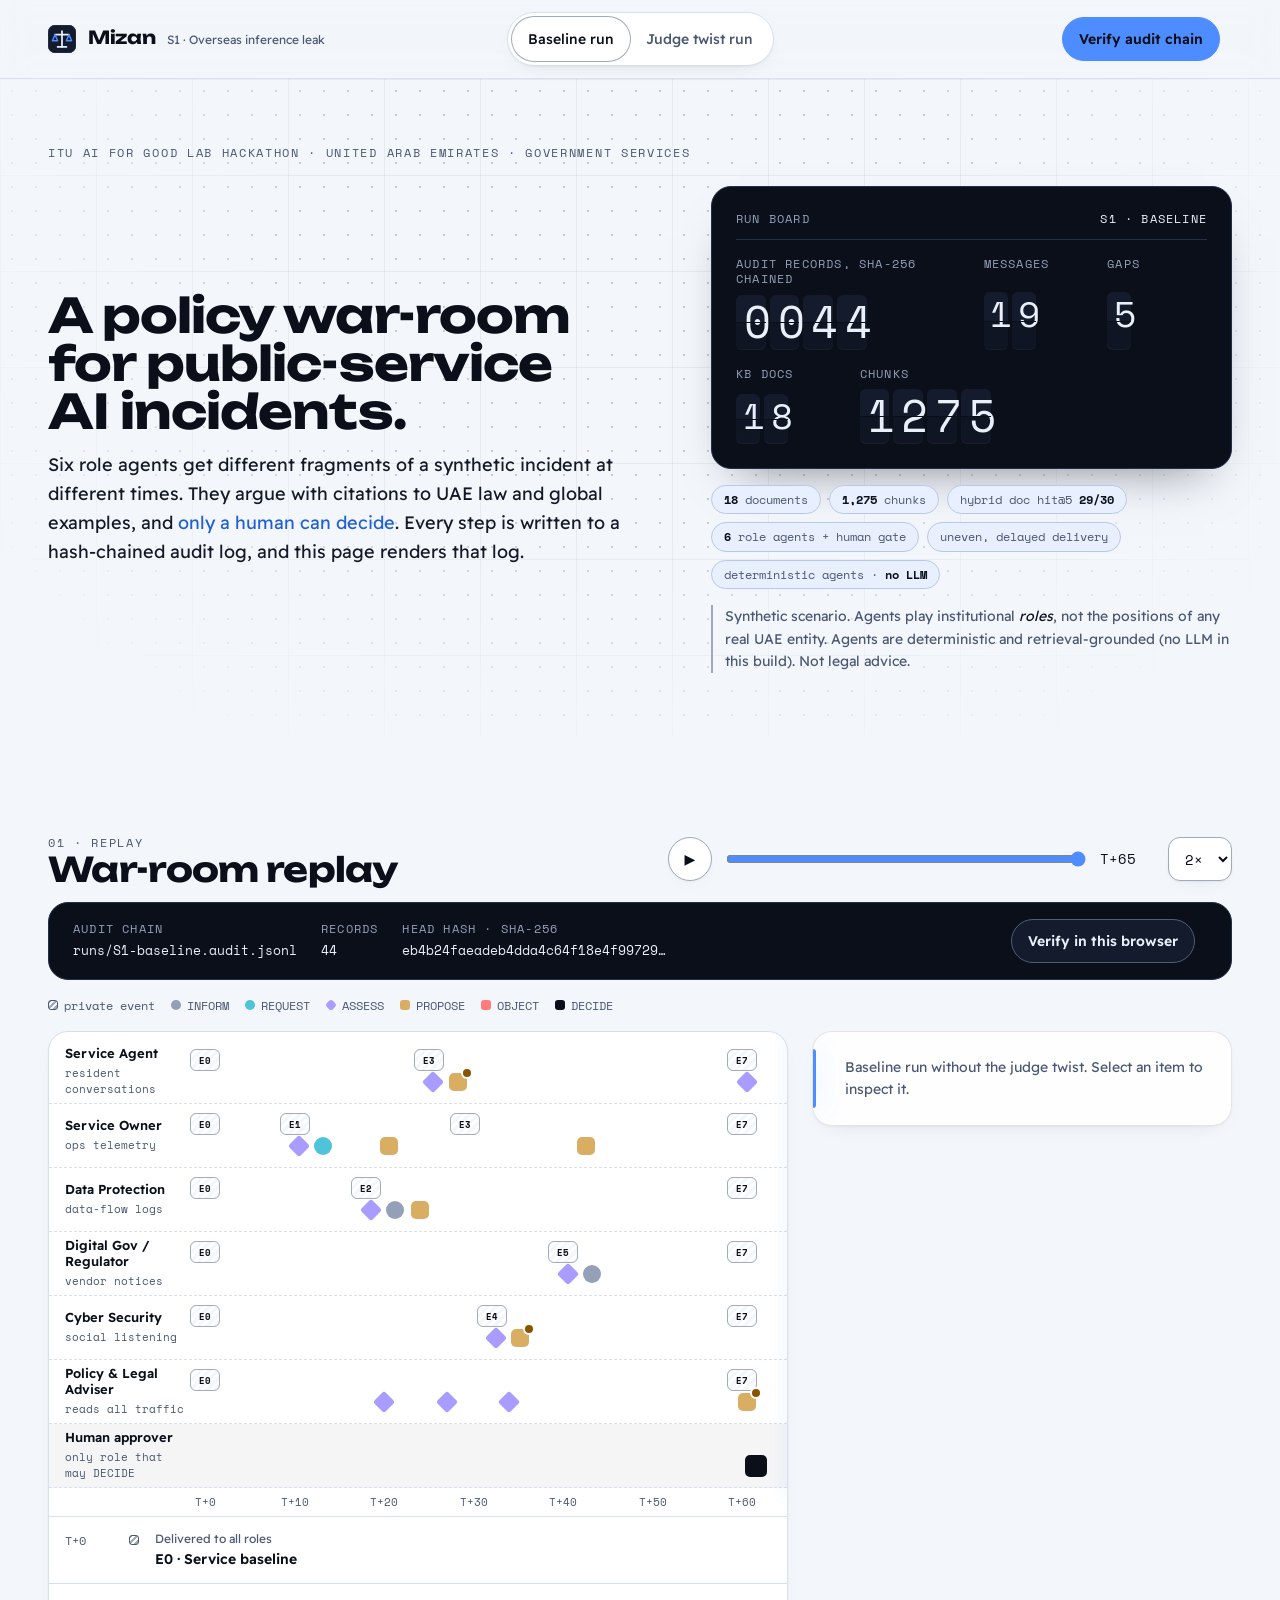
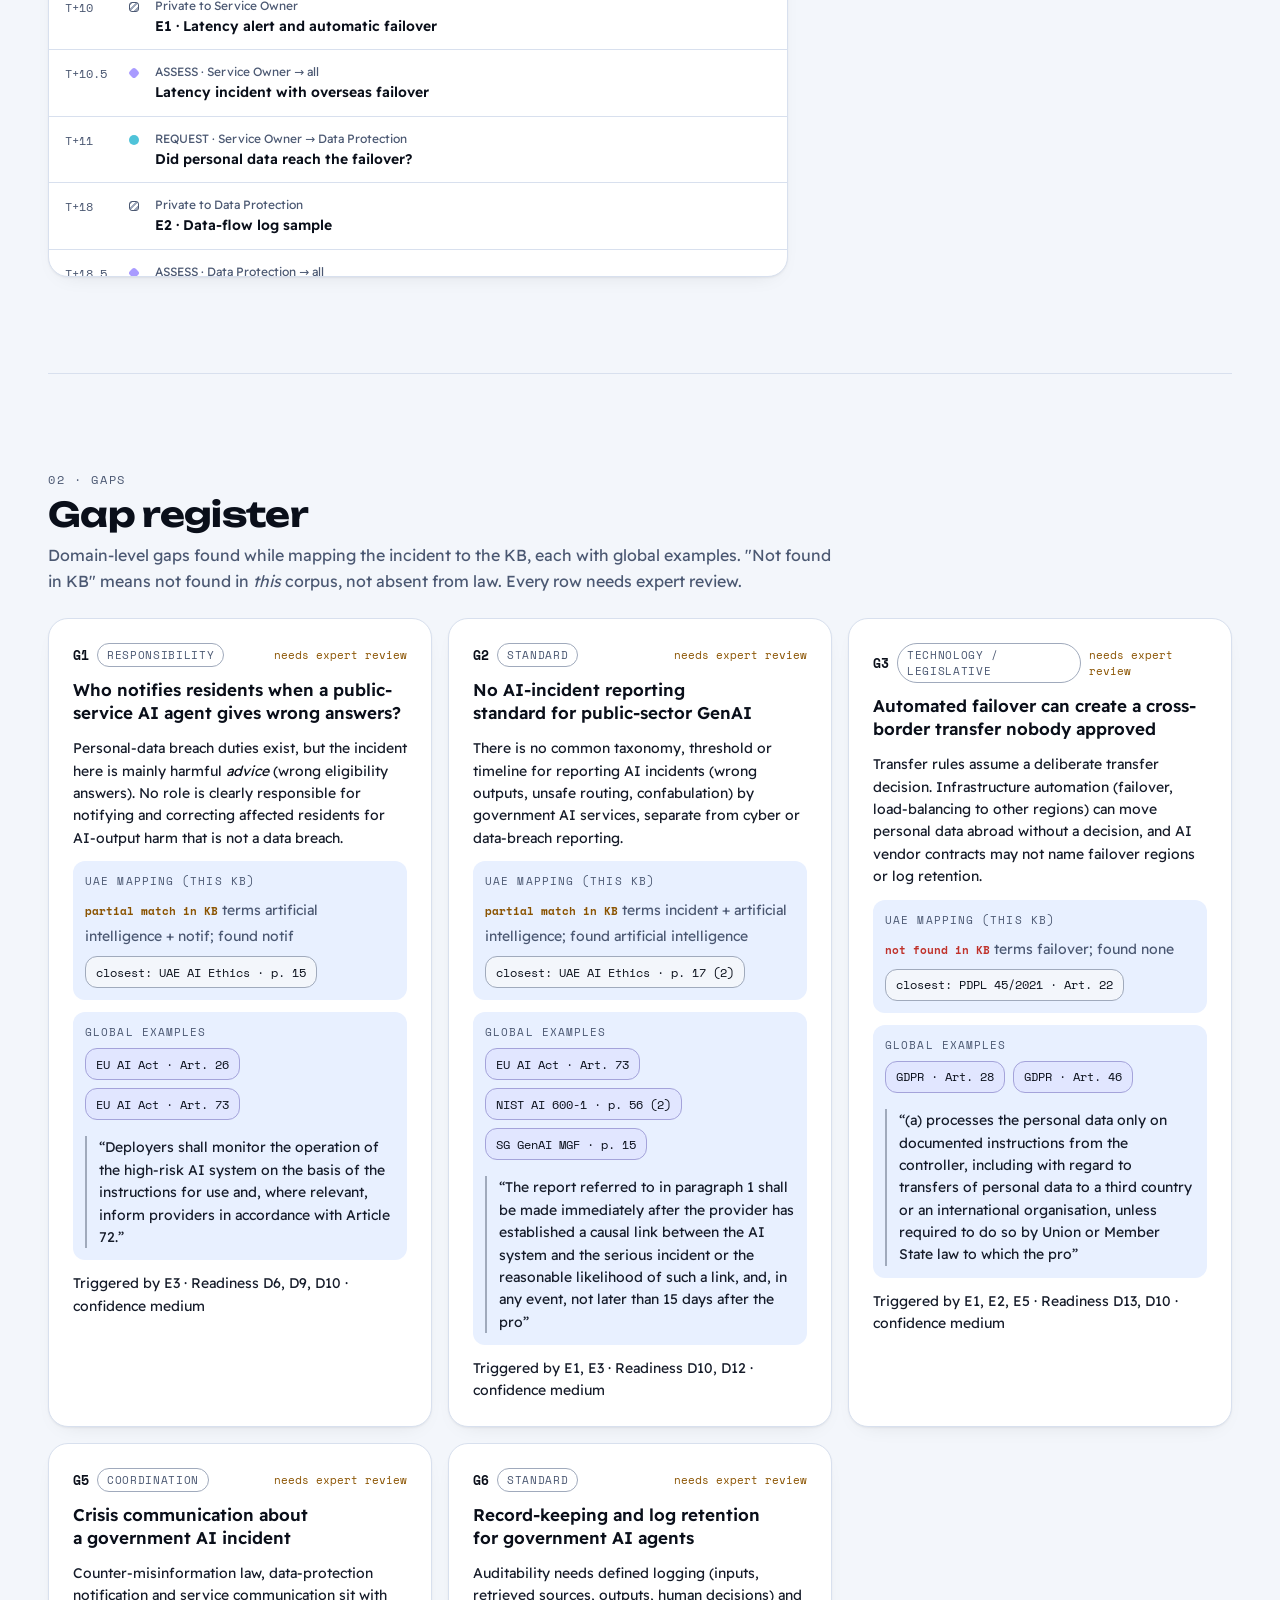
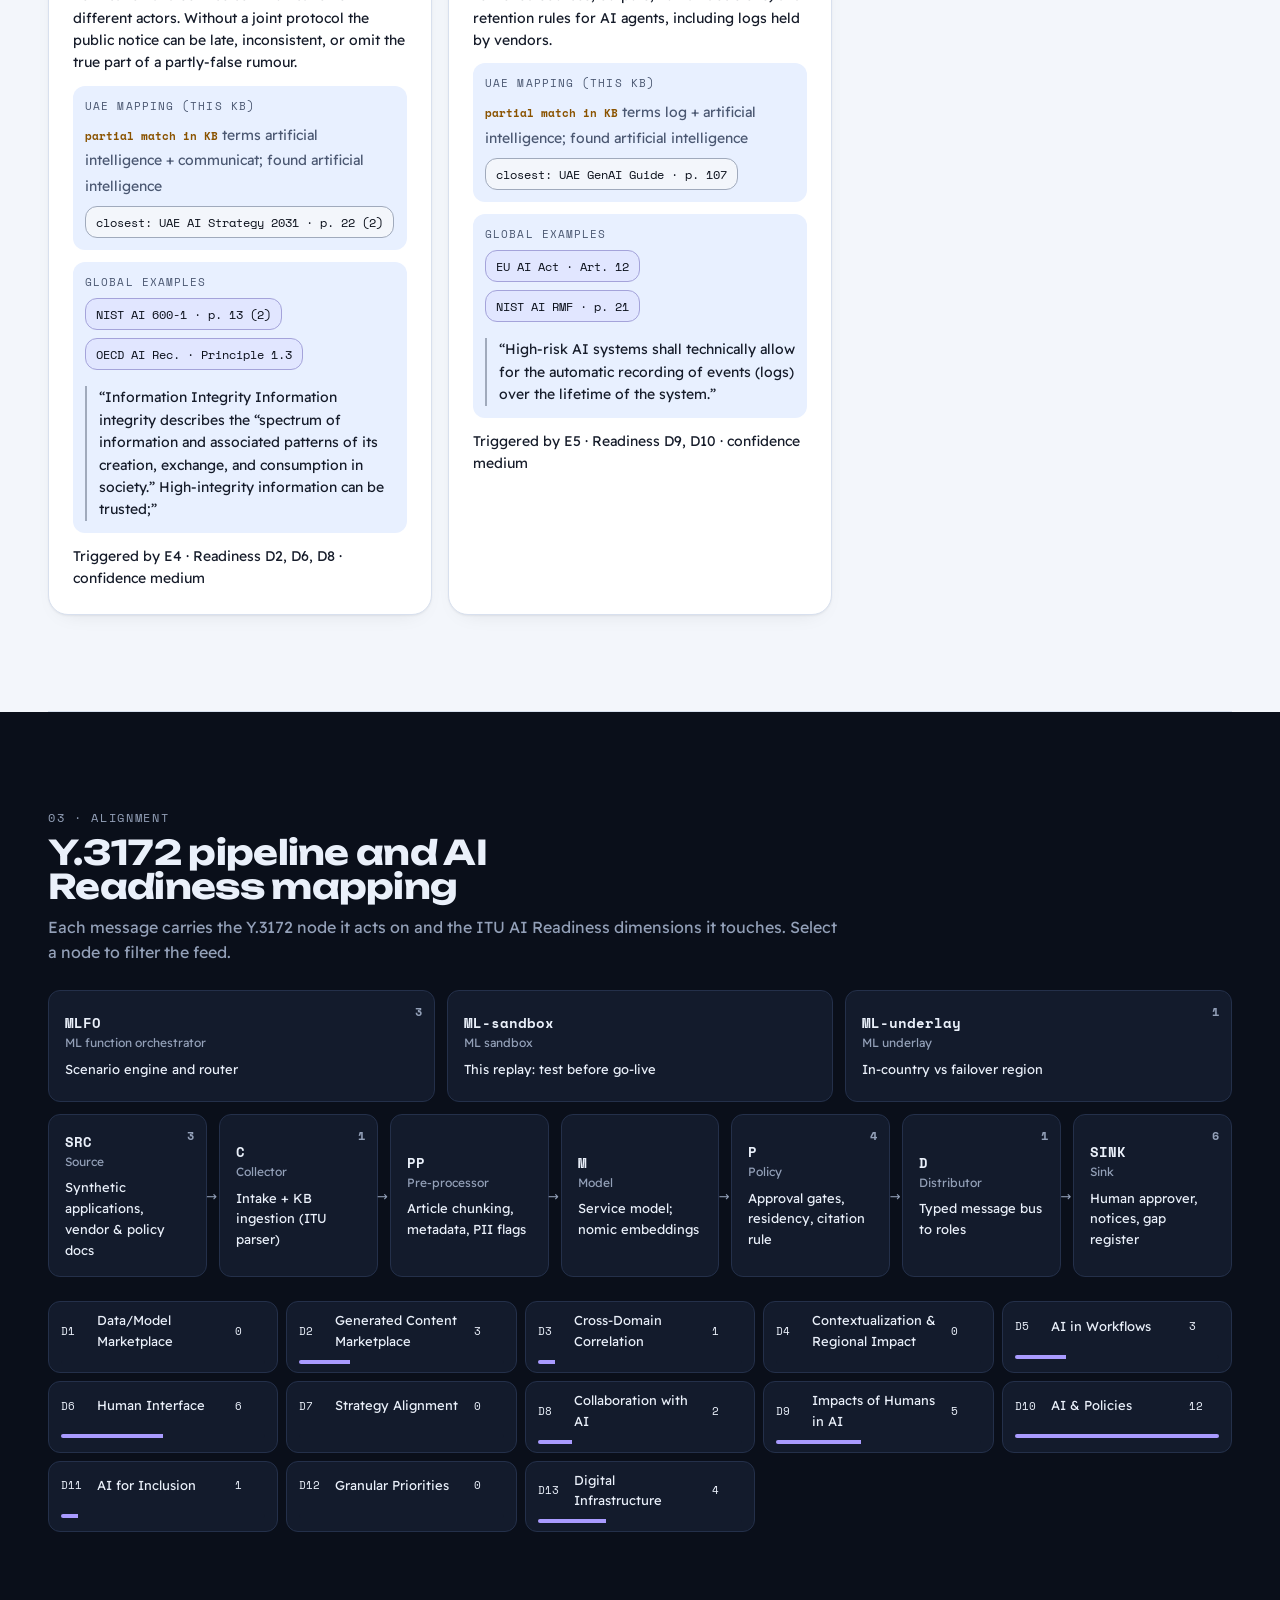
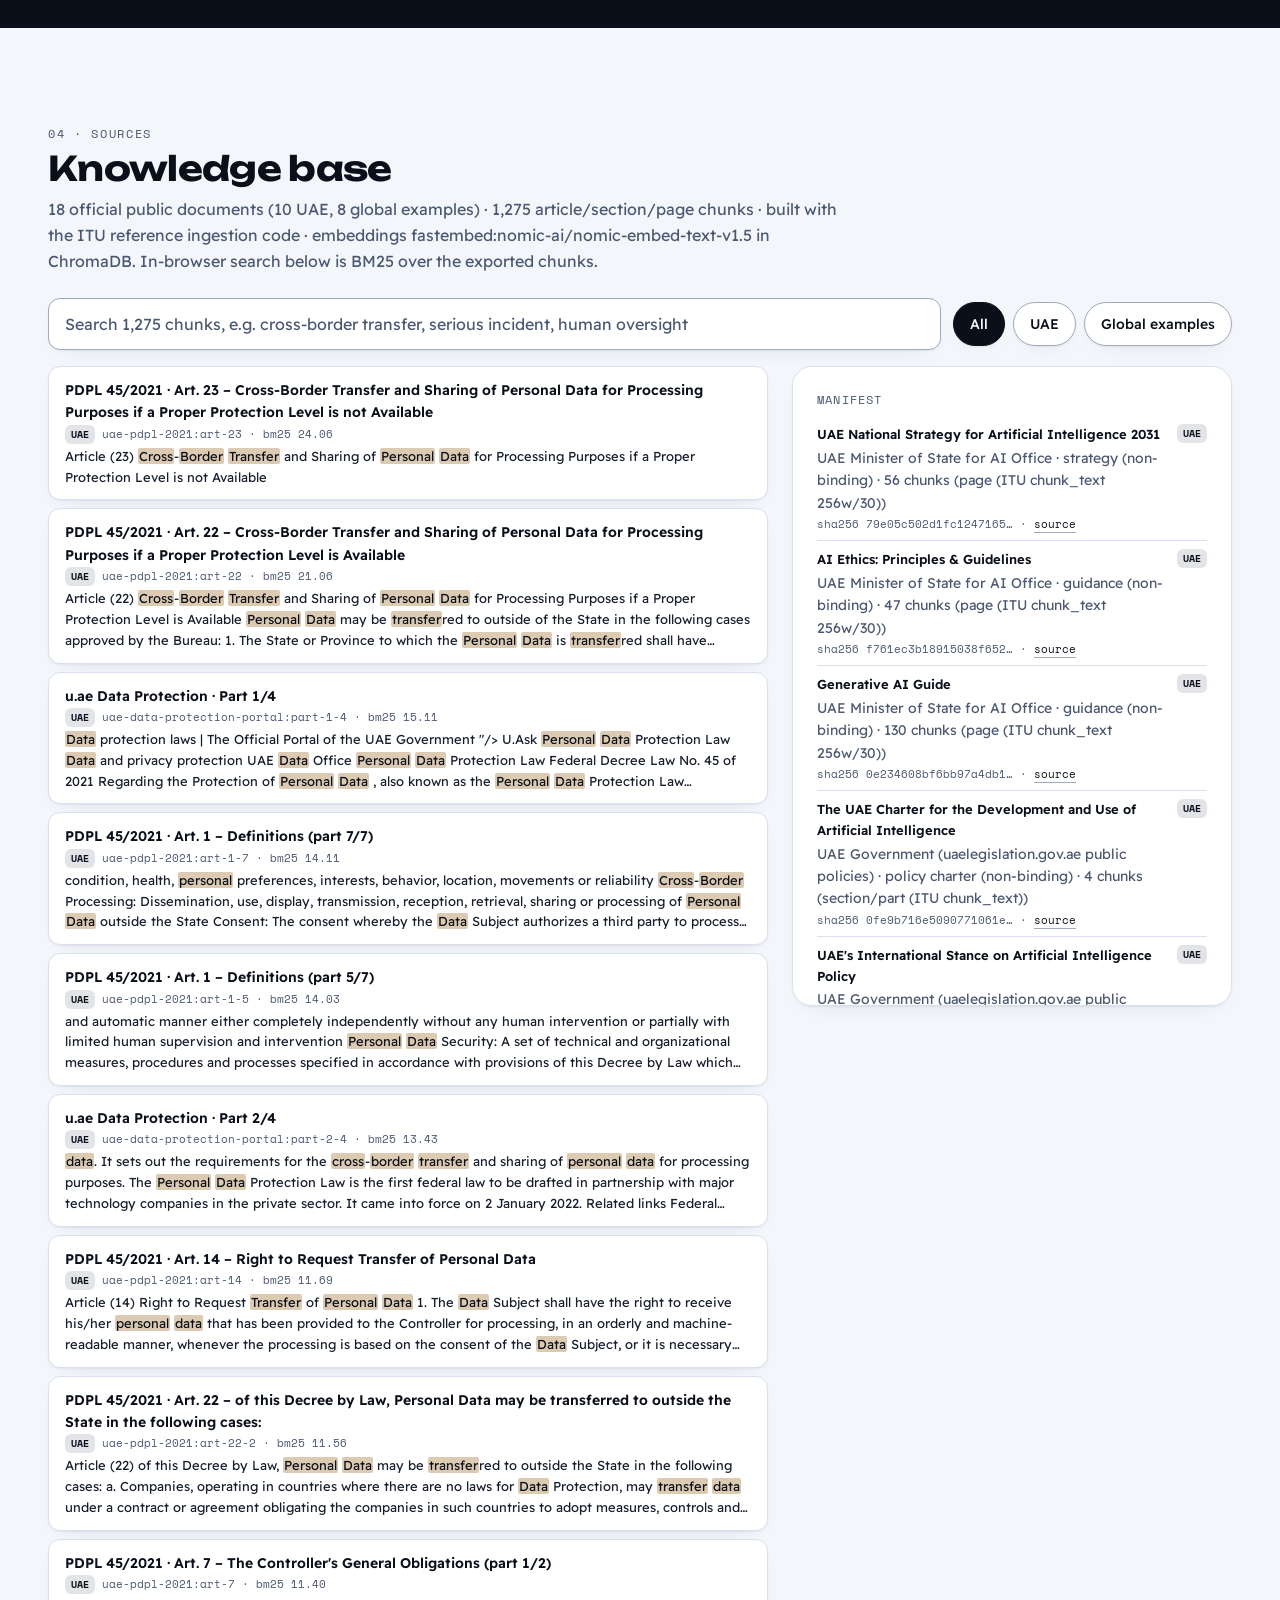
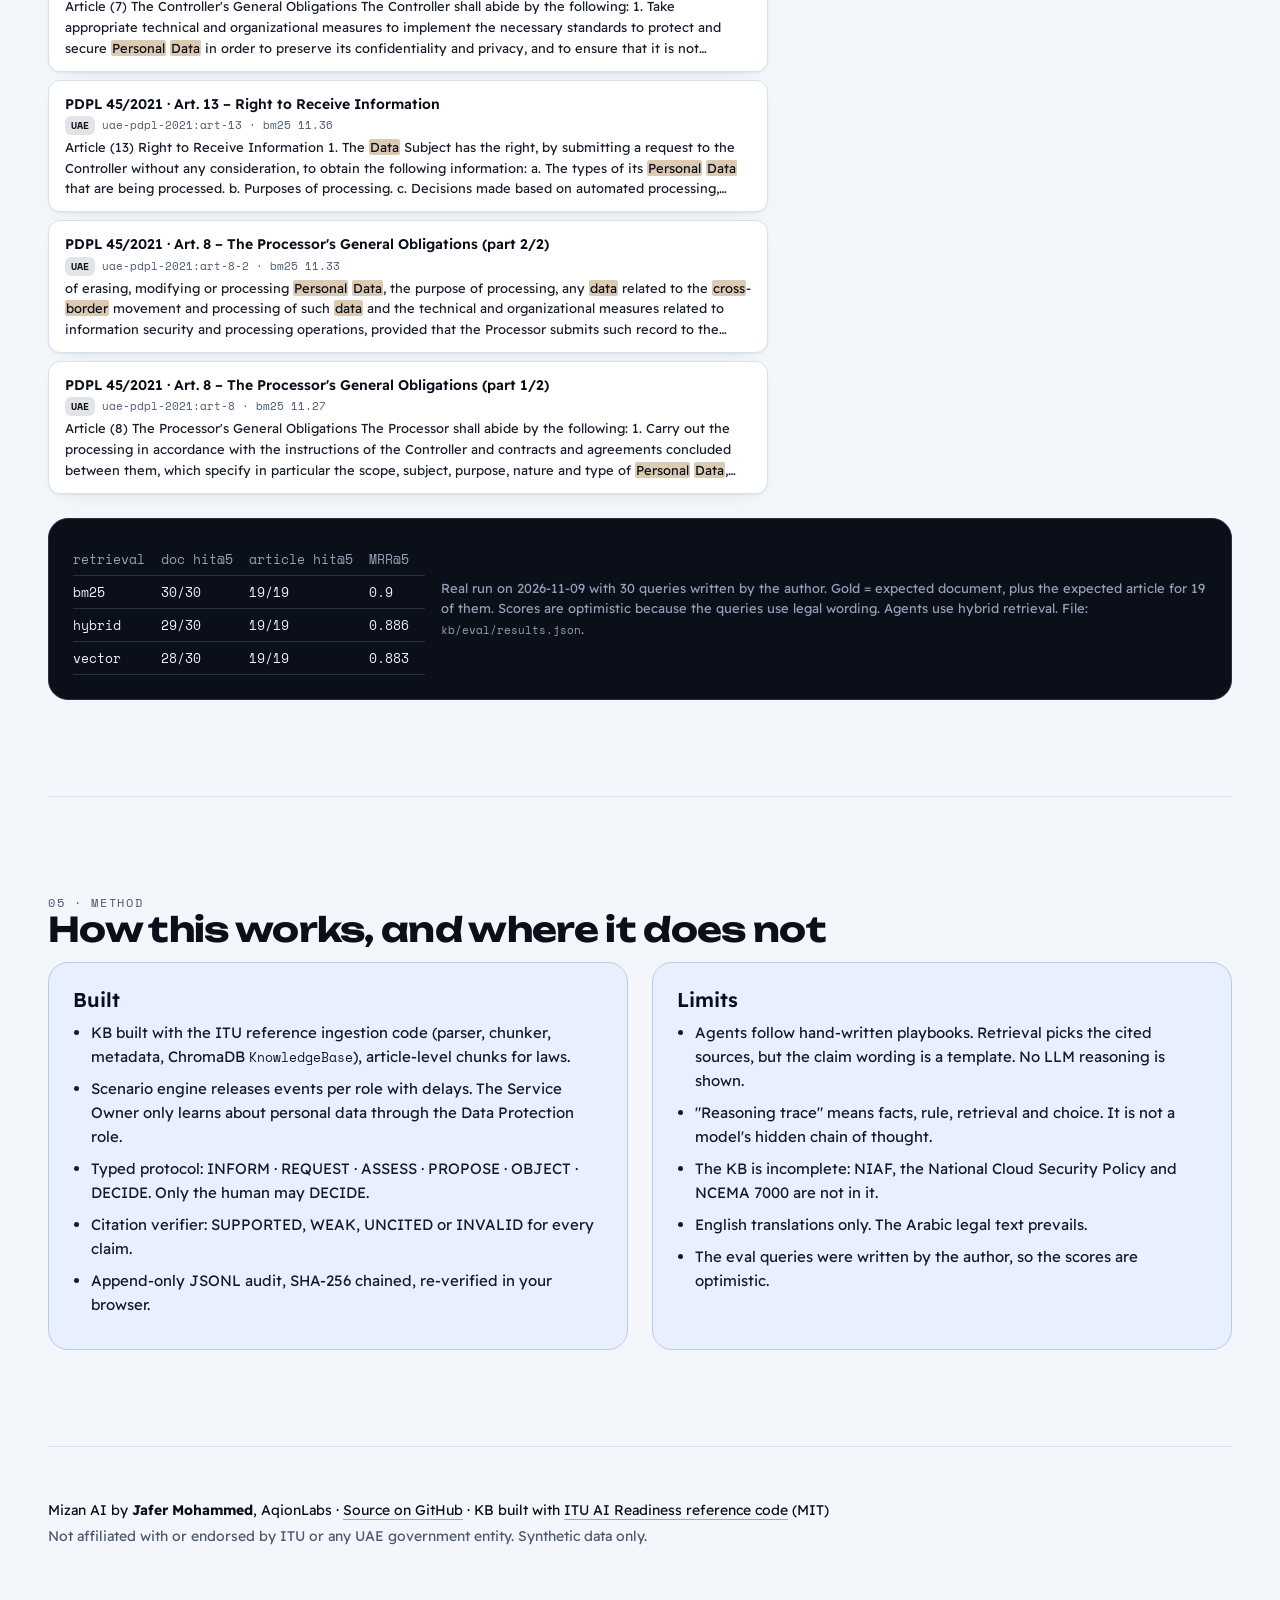
==== commit 62103ef5: "Light theme derived from Cobalt Civic with matched dark components (run board, audit-chain panel, Y." ====
--- a/web/index.html
+++ b/web/index.html
@@ -1,12 +1,12 @@
 <!doctype html>
-<html lang="en" data-palette="cobalt-civic" data-type="gulf">
+<html lang="en" data-palette="cobalt-civic" data-type="gulf" data-theme="light">
 <head>
 <meta charset="utf-8">
 <meta name="viewport" content="width=device-width, initial-scale=1">
 <title>Mizan · policy war-room for public-service AI incidents</title>
 <meta name="description" content="Mizan AI: a multi-agent incident simulator for UAE digital government services. Synthetic scenario, cited UAE and global policy sources, hash-chained audit. ITU AI for Good Lab Hackathon UAE entry by AqionLabs.">
 <link rel="icon" href="assets/mark.svg" type="image/svg+xml">
-<meta name="theme-color" content="#0A0F1A">
+<meta name="theme-color" content="#F3F6FB">
 <link rel="preload" href="assets/fonts/ReadexPro-var-latin.woff2" as="font" type="font/woff2" crossorigin>
 <link rel="preload" href="assets/fonts/Unbounded-var-latin.woff2" as="font" type="font/woff2" crossorigin>
 <link rel="stylesheet" href="assets/fonts.css">
@@ -37,7 +37,7 @@
   <div><h1>A policy war-room for public-service AI incidents.</h1>
   <p class="lede">Six role agents get different fragments of a synthetic incident at different times. They argue with citations to UAE law and global examples, and <em>only a human can decide</em>. Every step is written to a hash-chained audit log, and this page renders that log.</p></div>
   <div class="side">
-    <div class="board" aria-label="Run board">
+    <div class="board dark" aria-label="Run board">
       <div class="board-head"><span>Run board</span><b id="boardRun">S1 · baseline</b></div>
       <div class="cell wide"><span class="lbl">Audit records, SHA-256 chained</span><span class="flap" id="fRec" data-value="0000" aria-describedby="fRecT"></span><span class="sr" id="fRecT"></span></div>
       <div class="cell"><span class="lbl">Messages</span><span class="flap" id="fMsg" data-value="00"></span></div>
@@ -60,6 +60,12 @@
       <select id="speed" aria-label="Replay speed"><option value="1">1×</option><option value="2" selected>2×</option><option value="4">4×</option></select>
     </div>
   </div>
+  <div class="chainbar dark" role="group" aria-label="Audit chain">
+    <div class="cb"><span class="lbl">Audit chain</span><span class="v" id="chainRun">—</span></div>
+    <div class="cb"><span class="lbl">Records</span><span class="v" id="chainRecs">—</span></div>
+    <div class="cb hash"><span class="lbl">Head hash · SHA-256</span><span class="v" id="chainHead">—</span></div>
+    <div class="cb act"><button class="btn" id="chainVerify">Verify in this browser</button><span id="chainOut" class="v small" aria-live="polite"></span></div>
+  </div>
   <div class="legend mono small" aria-hidden="true">
     <span><i class="g ev"></i>private event</span><span><i class="g INFORM"></i>INFORM</span><span><i class="g REQUEST"></i>REQUEST</span><span><i class="g ASSESS"></i>ASSESS</span><span><i class="g PROPOSE"></i>PROPOSE</span><span><i class="g OBJECT"></i>OBJECT</span><span><i class="g DECIDE"></i>DECIDE</span>
   </div>
@@ -79,7 +85,7 @@
   <div id="gapList" class="gap-list"></div>
 </section>
 
-<section class="align" aria-labelledby="alignH">
+<section class="align band dark" aria-labelledby="alignH">
   <div class="sec-head"><p class="eyebrow">03 · Alignment</p><h2 id="alignH">Y.3172 pipeline and AI Readiness mapping</h2><p class="dim">Each message carries the Y.3172 node it acts on and the ITU AI Readiness dimensions it touches. Select a node to filter the feed.</p></div>
   <div id="pipeline" class="pipeline"></div>
   <div id="dims" class="dims"></div>
@@ -104,7 +110,7 @@
       <ul id="notIngested" class="small"></ul>
     </div>
   </div>
-  <div id="evalBox" class="eval"></div>
+  <div id="evalBox" class="eval dark"></div>
 </section>
 
 <section class="method" aria-labelledby="methodH">
--- a/web/assets/app.css
+++ b/web/assets/app.css
@@ -1,10 +1,26 @@
 /* Mizan war-room — AqionLabs Design Kit v1: palette cobalt-civic, type gulf. Mobile first (375 → 768 → 1280). Soft radius family. */
-:root{
-  --ok:#4FD1A1;--ok-bg:color-mix(in srgb,#4FD1A1 14%,transparent);
-  --weak:#F2B84B;--weak-bg:color-mix(in srgb,#F2B84B 14%,transparent);
-  --bad:#FF7A7A;--bad-bg:color-mix(in srgb,#FF7A7A 14%,transparent);
-  /* categorical message-type colours (data encoding, not accents) */
-  --t-INFORM:#93A0B8;--t-REQUEST:#4FC3D9;--t-ASSESS:#A99BFF;--t-PROPOSE:#D9AE62;--t-OBJECT:#FF7A7A;--t-DECIDE:#EAF0FA;
+/* ---- Light theme derived from Cobalt Civic (the kit ships dark palettes only) ---- */
+html[data-theme="light"]{
+  --c-base-1:#F3F6FB;--c-base-2:#FFFFFF;--c-text:#0A0F1A;--c-muted:#4B5872;--c-border:#D8E0EE;
+  --c-on-accent:#0A0F1A; /* kit rule: label on accent = Cobalt Civic base-1 (dark page colour) */
+  --accent-ink:#1F5FD6;   /* accent used as TEXT on light surfaces (5.3:1 on page) */
+  --box:#E8F0FF;          /* cobalt-tinted box for section blocks */
+  --ok:#0A6E4C;--weak:#8A5300;--bad:#C0322B;
+  --t-DECIDE:#0A0F1A;--global-ink:#5B47D6;
+  --shadow-card:0 1px 2px rgba(10,15,26,.05),0 8px 24px -16px rgba(10,15,26,.18);
+}
+/* ---- Dark components: Cobalt Civic tokens exactly as in the kit ---- */
+.dark{
+  --c-base-1:#0A0F1A;--c-base-2:#131B2C;--c-text:#EAF0FA;--c-muted:#93A0B8;--c-border:#24304A;
+  --accent-ink:#4D8DFF;--box:#131B2C;
+  --ok:#4FD1A1;--weak:#F2B84B;--bad:#FF7A7A;--t-DECIDE:#EAF0FA;--shadow-card:none;--global-ink:#A99BFF;
+  color:var(--c-text);
+}
+:root,.dark{
+  --ok-bg:color-mix(in srgb,var(--ok) 12%,transparent);
+  --weak-bg:color-mix(in srgb,var(--weak) 12%,transparent);
+  --bad-bg:color-mix(in srgb,var(--bad) 12%,transparent);
+  --t-INFORM:#93A0B8;--t-REQUEST:#4FC3D9;--t-ASSESS:#A99BFF;--t-PROPOSE:#D9AE62;--t-OBJECT:#FF7A7A;
   --surface:var(--c-base-2);--surface-2:color-mix(in srgb,var(--c-base-2) 70%,var(--c-base-1));
   --line:var(--c-border);--line2:color-mix(in srgb,var(--c-border) 60%,var(--c-muted));
   --lane-h:64px;--tap:44px;
@@ -13,7 +29,7 @@
 html{scroll-behavior:smooth}
 body{margin:0;background:var(--c-base-1);color:var(--c-text);font:400 var(--fs-body)/var(--lh-body) var(--font-body)}
 a{color:var(--c-text);text-decoration:none;background:linear-gradient(var(--c-accent),var(--c-accent)) 0 100%/0% 2px no-repeat;padding-bottom:1px;transition:background-size var(--dur-base) var(--ease-out),color var(--dur-fast)}
-a:hover,a:focus-visible{background-size:100% 2px;color:var(--c-accent)}
+a:hover,a:focus-visible{background-size:100% 2px;color:var(--accent-ink)}
 a{box-shadow:inset 0 -1px 0 var(--line2)}
 h1,h2,h3,h4{margin:0}
 h1{font-size:var(--fs-h1);max-width:16ch;margin-bottom:var(--sp-4)}
@@ -52,7 +68,7 @@
 .intro.blueprint::before{inset:0 calc(var(--gutter) * -1)}
 .eyebrow{font-family:var(--font-mono);font-size:var(--fs-eyebrow);letter-spacing:var(--ls-wide);text-transform:uppercase;color:var(--c-muted);margin:0}
 .lede{font-size:var(--fs-body-lg);max-width:60ch;color:color-mix(in srgb,var(--c-text) 86%,var(--c-muted))}
-.lede em{font-style:normal;color:var(--c-accent)}
+.lede em{font-style:normal;color:var(--accent-ink)}
 .side{display:grid;gap:var(--sp-4);min-width:0}
 .board{display:grid;grid-template-columns:repeat(2,minmax(0,1fr));gap:var(--sp-4) var(--sp-5);padding:var(--sp-5);border:1px solid var(--line);border-radius:var(--r-lg);background:color-mix(in srgb,var(--c-base-2) 70%,transparent)}
 .board .cell{display:grid;gap:var(--sp-2);min-width:0}
@@ -94,7 +110,7 @@
 .axis span{position:absolute;transform:translateX(-50%);font:.6875rem var(--font-mono);color:var(--c-muted)}
 .gridline{position:absolute;top:0;bottom:0;width:1px;background:var(--line);opacity:.7}
 .playhead{position:absolute;top:0;bottom:22px;width:2px;background:var(--c-accent);box-shadow:0 0 16px var(--c-accent-glow);pointer-events:none;transition:left .12s linear}
-.item{position:absolute;top:50%;transform:translate(-50%,-50%);border:0;cursor:pointer;padding:0;display:grid;place-items:center;font:700 .5625rem var(--font-mono);color:var(--c-base-1);transition:opacity var(--dur-base) var(--ease-out),transform var(--dur-fast) var(--ease-out)}
+.item{position:absolute;top:50%;transform:translate(-50%,-50%);border:0;cursor:pointer;padding:0;display:grid;place-items:center;font:700 .5625rem var(--font-mono);color:#0A0F1A;transition:opacity var(--dur-base) var(--ease-out),transform var(--dur-fast) var(--ease-out)}
 .item:hover{transform:translate(-50%,-50%) scale(1.18)}
 .item.future{opacity:0;pointer-events:none}
 .item.up{top:calc(50% - 11px)}.item.down{top:calc(50% + 11px)}
@@ -124,8 +140,8 @@
 .dossier{padding:var(--sp-5) var(--sp-5) var(--sp-5) var(--sp-6);min-width:0}
 .dossier.glass{background:color-mix(in srgb,var(--c-base-2) 72%,transparent)}
 .dossier:focus{outline:none}
-.badge{display:inline-flex;align-items:center;gap:6px;font:700 .6875rem/1 var(--font-mono);letter-spacing:.06em;padding:5px 9px;border-radius:var(--r-pill);color:var(--c-base-1);background:var(--c-text)}
-.badge.INFORM{background:var(--t-INFORM)}.badge.REQUEST{background:var(--t-REQUEST)}.badge.ASSESS{background:var(--t-ASSESS)}.badge.PROPOSE{background:var(--t-PROPOSE)}.badge.OBJECT{background:var(--t-OBJECT)}.badge.DECIDE{background:var(--t-DECIDE)}
+.badge{display:inline-flex;align-items:center;gap:6px;font:700 .6875rem/1 var(--font-mono);letter-spacing:.06em;padding:5px 9px;border-radius:var(--r-pill);color:#0A0F1A;background:var(--t-INFORM)}
+.badge.INFORM{background:var(--t-INFORM)}.badge.REQUEST{background:var(--t-REQUEST)}.badge.ASSESS{background:var(--t-ASSESS)}.badge.PROPOSE{background:var(--t-PROPOSE)}.badge.OBJECT{background:var(--t-OBJECT)}.badge.DECIDE{background:var(--t-DECIDE);color:var(--c-base-1)}
 .badge.ev{background:transparent;color:var(--c-text);border:1px solid var(--line2)}
 .route{font-size:.8125rem;color:var(--c-muted);margin:var(--sp-3) 0 var(--sp-1)}
 .dossier h3{font-size:var(--fs-h4);margin:var(--sp-1) 0 var(--sp-3)}
@@ -201,7 +217,7 @@
 .mrow .mt{font-weight:600}
 .mrow .ms{grid-column:1/-1;font:.6875rem var(--font-mono);color:var(--c-muted);word-break:break-all}
 .scope{font:700 .625rem var(--font-mono);padding:2px 6px;border-radius:var(--r-sm);background:color-mix(in srgb,var(--c-muted) 16%,transparent);color:var(--c-text);align-self:start}
-.scope.global{background:color-mix(in srgb,var(--t-ASSESS) 16%,transparent);color:var(--t-ASSESS)}
+.scope.global{background:color-mix(in srgb,var(--t-ASSESS) 16%,transparent);color:var(--global-ink)}
 .eval{margin-top:var(--sp-5);background:var(--surface);border:1px solid var(--line);border-radius:var(--r-lg);padding:var(--sp-5);display:grid;grid-template-columns:minmax(0,1fr);gap:var(--sp-4);align-items:center;overflow-x:auto}
 .eval table{border-collapse:collapse;font:.8125rem var(--font-mono);font-variant-numeric:tabular-nums}
 .eval td,.eval th{padding:6px var(--sp-4) 6px 0;text-align:left;border-bottom:1px solid var(--line)}
@@ -255,3 +271,33 @@
 }
 @media (pointer:coarse){.cite{min-height:var(--tap)}.item.msg{width:22px;height:22px}}
 @media (prefers-reduced-motion:reduce){html{scroll-behavior:auto}.playhead{transition:none}}
+/* ===== light theme layout: white cards, cobalt-tinted boxes, matched dark components ===== */
+html[data-theme="light"] body{background:var(--c-base-1)}
+.top{background:color-mix(in srgb,var(--c-base-1) 86%,transparent)}
+.lanes-wrap,.gap,.manifest,.kb-results li button,.node,.dim-row,.search input,.chip,.seg,.btn,.player select{box-shadow:var(--shadow-card)}
+.btn.primary{box-shadow:none}
+.dossier.glass{background:color-mix(in srgb,var(--c-base-2) 88%,transparent);box-shadow:var(--shadow-card)}
+.facts li{background:var(--box);border-color:color-mix(in srgb,var(--accent-ink) 18%,var(--c-border));color:var(--c-muted)}
+.method .cols > div{background:var(--box);border-color:color-mix(in srgb,var(--accent-ink) 16%,var(--c-border))}
+.gap .map{background:var(--box);border:0;border-radius:var(--r-md);padding:var(--sp-3)}
+.seg button[aria-checked=true]{background:var(--c-base-2)}
+/* dark components */
+.dark .btn{background:var(--c-base-2);color:var(--c-text);border-color:var(--line2);box-shadow:none}
+.dark .btn:hover{border-color:var(--c-text)}
+.board.dark{background:var(--c-base-1);border-color:var(--c-border);box-shadow:0 24px 48px -28px rgba(10,15,26,.55)}
+.chainbar{display:grid;grid-template-columns:repeat(2,minmax(0,1fr));gap:var(--sp-3) var(--sp-5);align-items:center;background:var(--c-base-1);border:1px solid var(--c-border);border-radius:var(--r-lg);padding:var(--sp-4) var(--sp-5);margin:0 0 var(--sp-4)}
+.chainbar .cb{display:grid;gap:4px;min-width:0}
+.chainbar .hash,.chainbar .act{grid-column:1/-1}
+.chainbar .act{display:flex;flex-wrap:wrap;gap:var(--sp-3);align-items:center}
+.chainbar .lbl{font:400 var(--fs-eyebrow)/1.3 var(--font-mono);letter-spacing:.1em;text-transform:uppercase;color:var(--c-muted)}
+.chainbar .v{font-family:var(--font-mono);font-size:.8125rem;overflow-wrap:anywhere}
+.chainbar .v.ok{color:var(--ok)}.chainbar .v.bad{color:var(--bad)}
+.band{max-width:none;background:var(--c-base-1);color:var(--c-text);margin:0 calc(var(--gutter) * -1);padding-inline:max(var(--gutter),calc((100% - var(--max-wide)) / 2));border-bottom:0}
+.band .node,.band .dim-row{box-shadow:none}
+.band .dim-row .bar{background:var(--c-base-2)}
+.band + section{border-top:0}
+.eval.dark{background:var(--c-base-1);border-color:var(--c-border)}
+@media (min-width:768px){
+  .chainbar{grid-template-columns:auto auto minmax(0,1fr) auto}
+  .chainbar .hash,.chainbar .act{grid-column:auto}
+}
